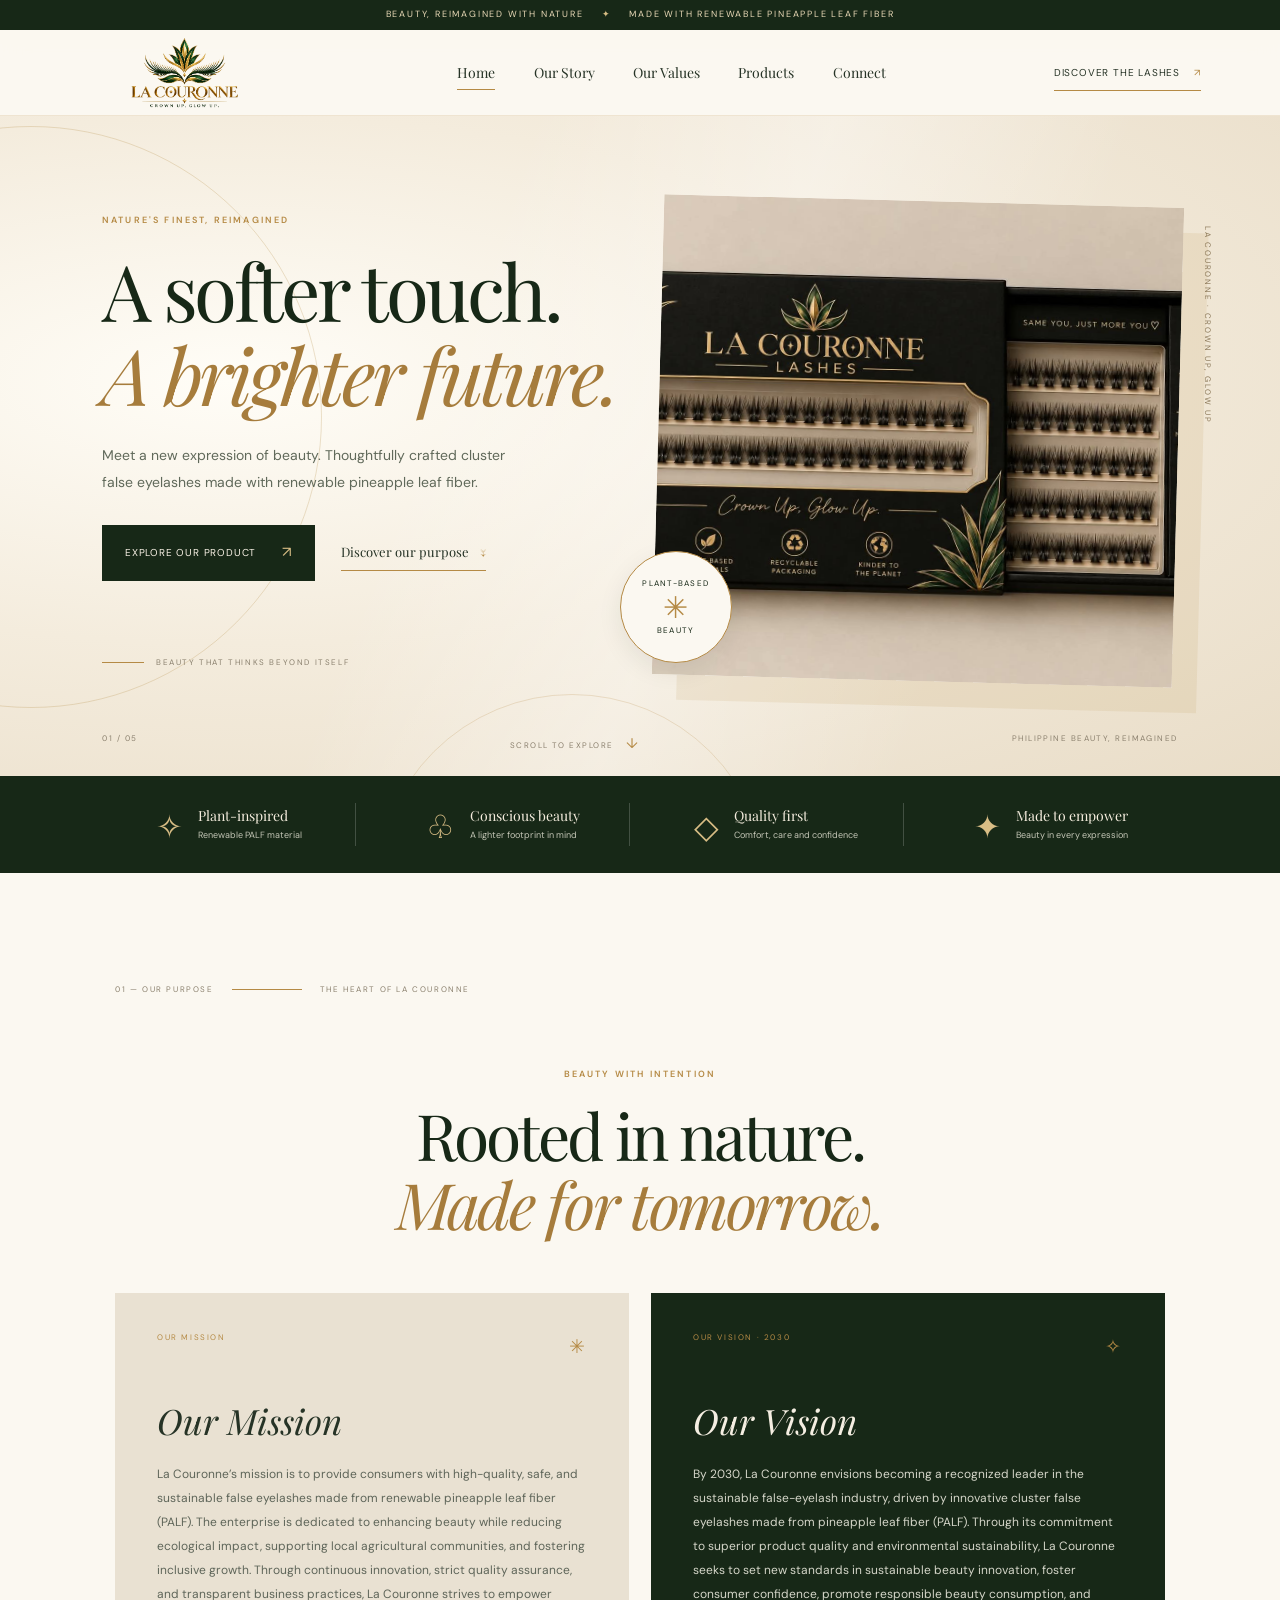
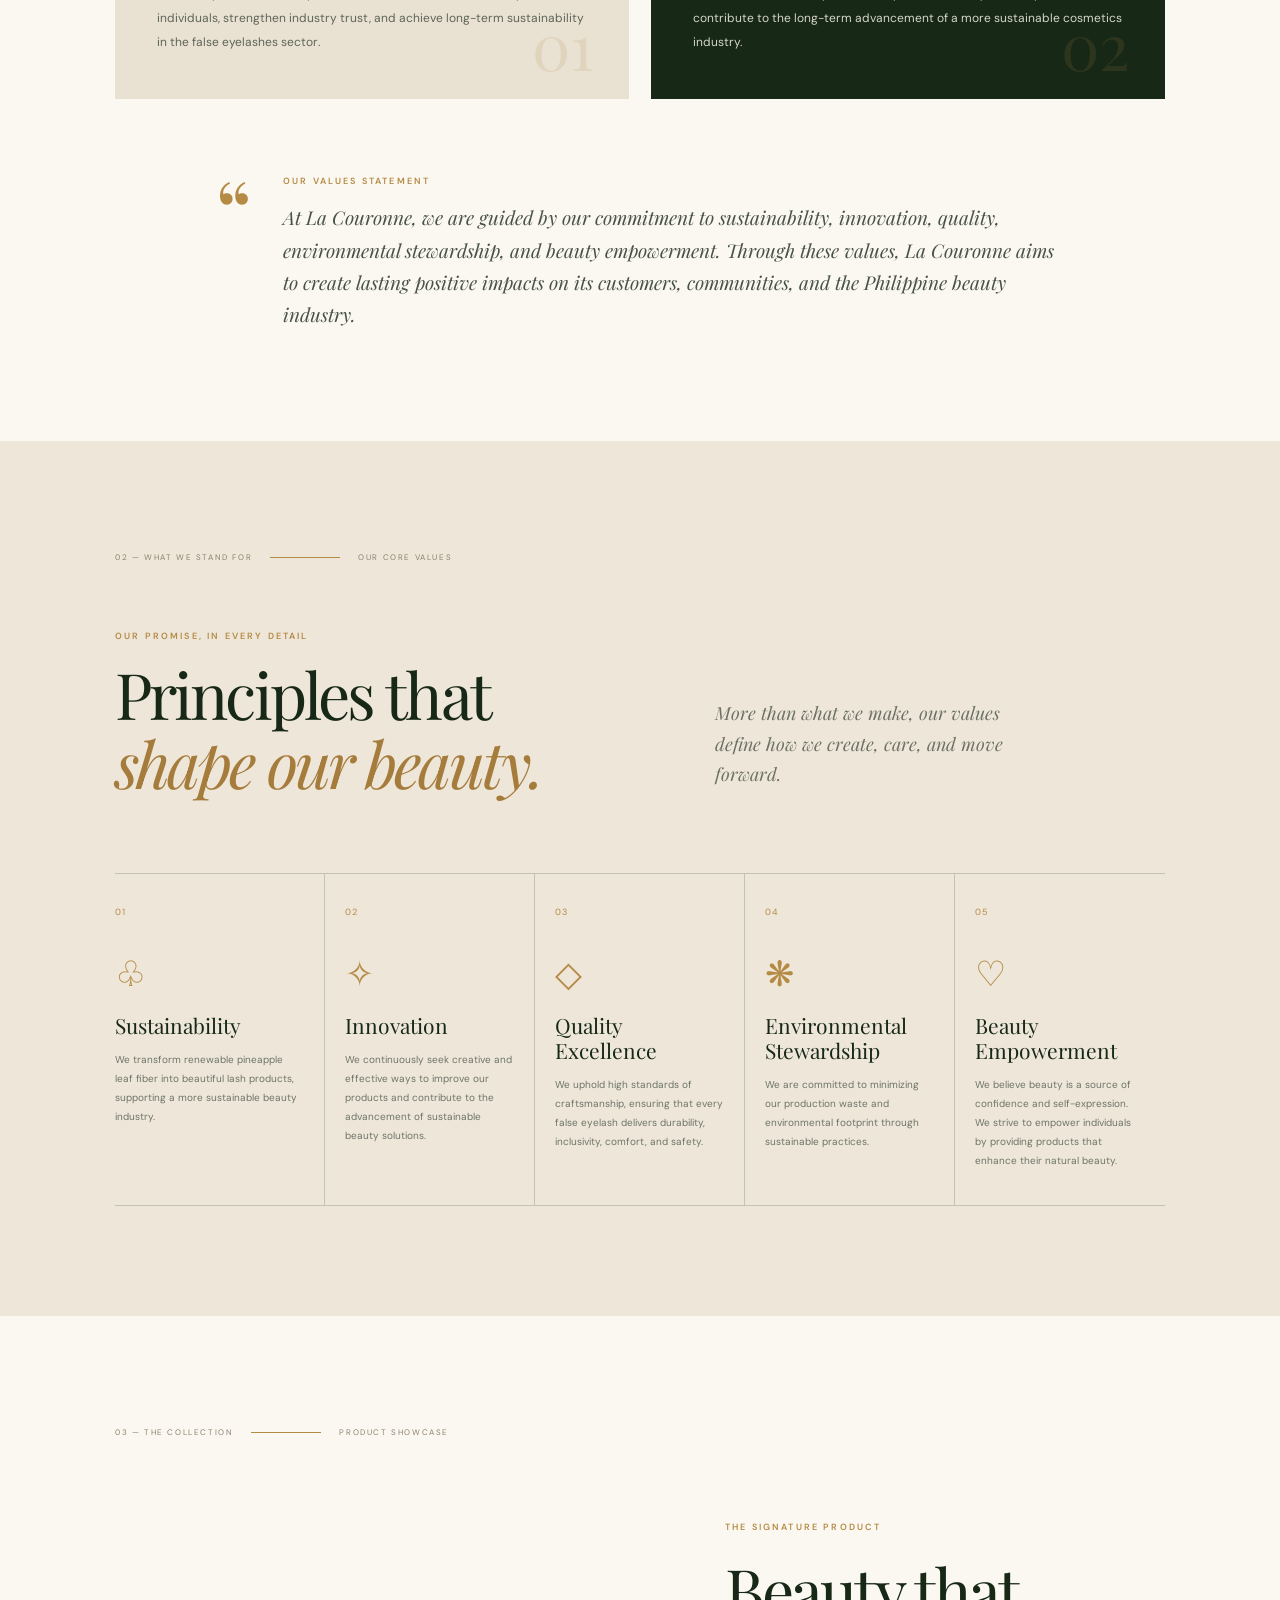
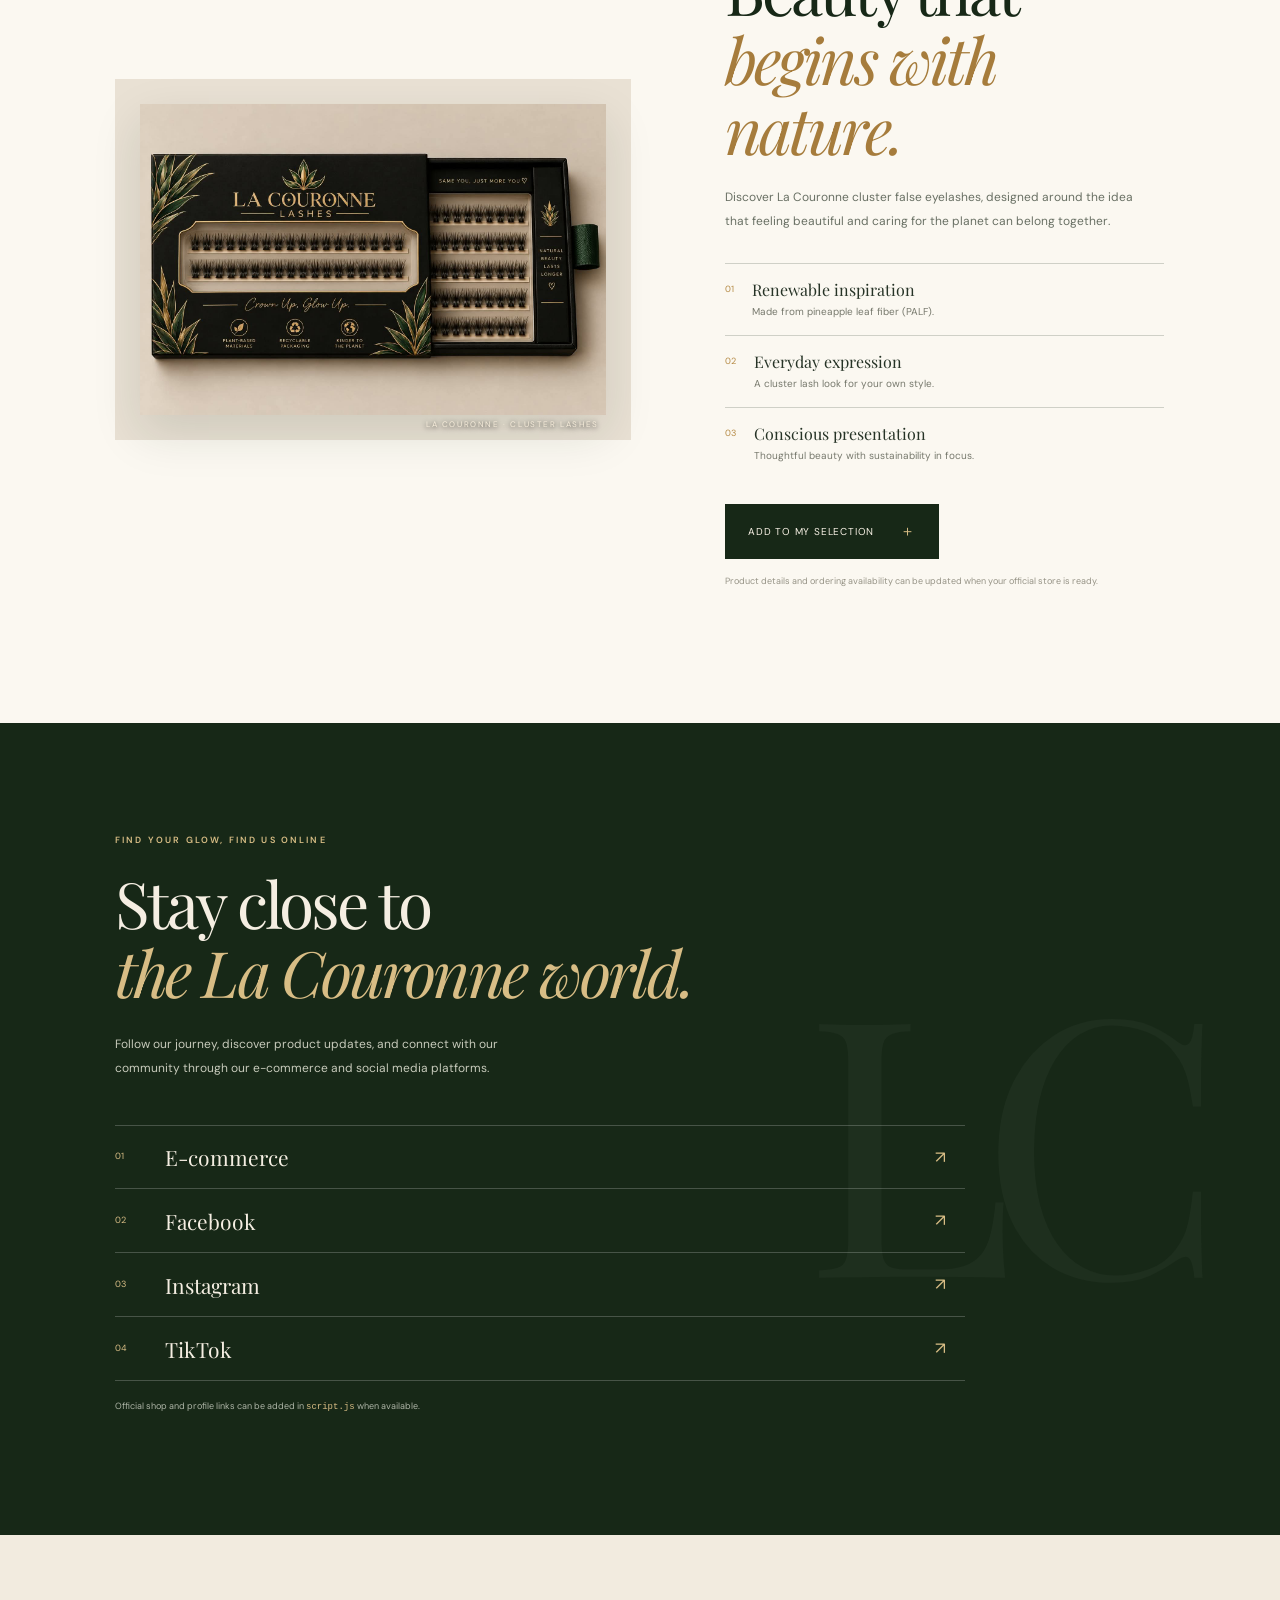
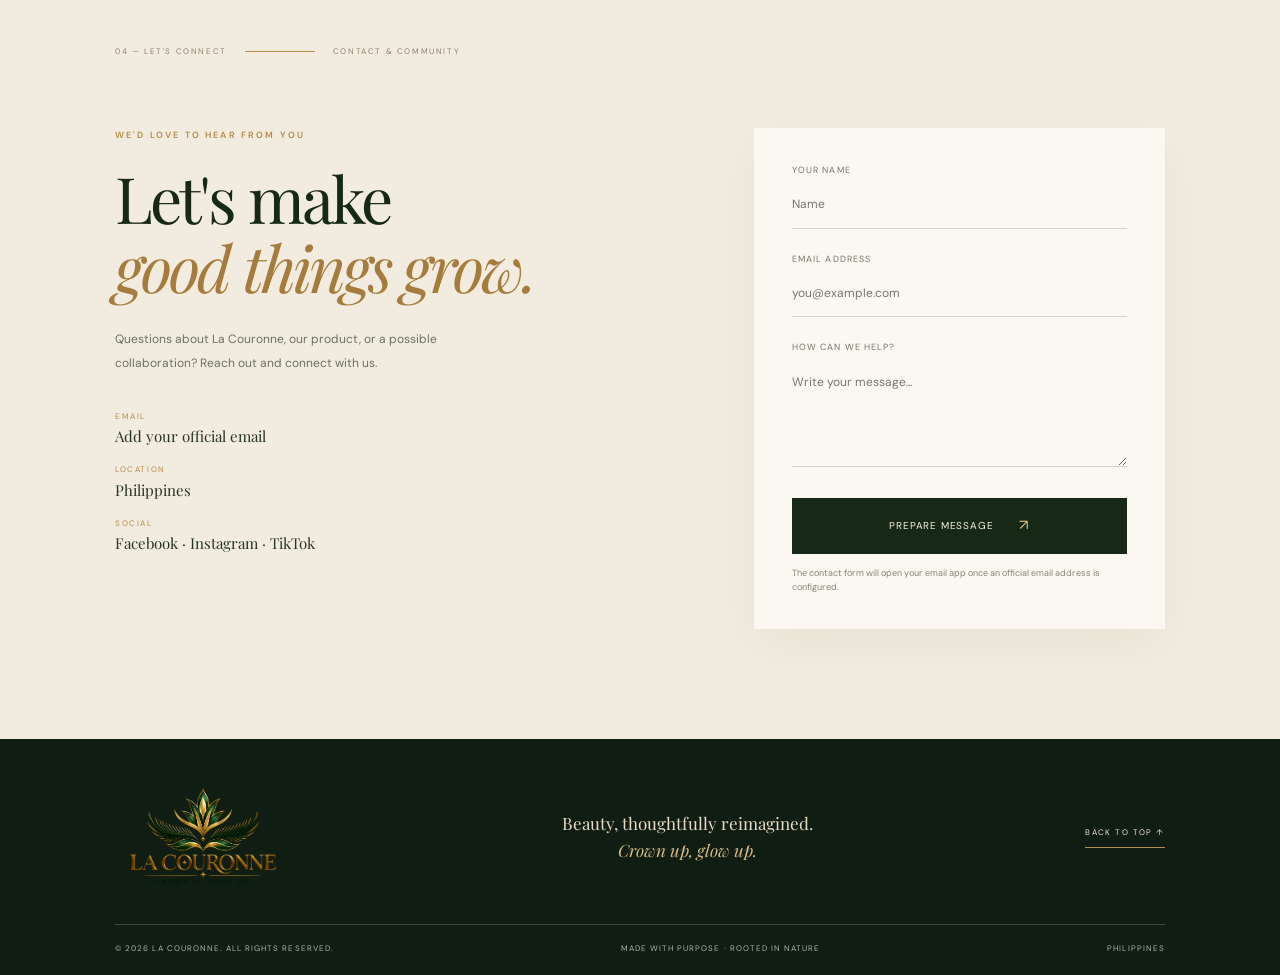
==== index.html @ ca471f21 "Add files via upload" ====
<!DOCTYPE html>
<html lang="en">
<head>
  <meta charset="UTF-8">
  <meta name="viewport" content="width=device-width, initial-scale=1.0">
  <meta name="theme-color" content="#172817">
  <meta name="description" content="La Couronne creates beautiful, high-quality cluster false eyelashes made with renewable pineapple leaf fiber. Crown up, glow up.">
  <title>La Couronne — Crown Up, Glow Up</title>
  <link rel="preconnect" href="https://fonts.googleapis.com">
  <link rel="preconnect" href="https://fonts.gstatic.com" crossorigin>
  <link href="https://fonts.googleapis.com/css2?family=DM+Sans:wght@400;500;600;700&family=Playfair+Display:ital,wght@0,400;0,500;0,600;1,400;1,500&display=swap" rel="stylesheet">
  <link rel="stylesheet" href="style.css">
</head>
<body>
  <div class="announcement"><span>BEAUTY, REIMAGINED WITH NATURE</span><span class="announcement-star">✦</span><span>MADE WITH RENEWABLE PINEAPPLE LEAF FIBER</span></div>
  <header class="site-header" id="top">
    <a class="brand" href="#home" aria-label="La Couronne home">
      <img src="assets/logo.png" alt="La Couronne botanical crown logo">
    </a>
    <button class="menu-toggle" aria-label="Open navigation" aria-expanded="false"><span></span><span></span></button>
    <nav class="main-nav" aria-label="Main navigation">
      <a href="#home" class="nav-link active">Home</a>
      <a href="#mission" class="nav-link">Our Story</a>
      <a href="#values" class="nav-link">Our Values</a>
      <a href="#products" class="nav-link">Products</a>
      <a href="#connect" class="nav-link">Connect</a>
    </nav>
    <a class="header-cta" href="#products">Discover the lashes <span>↗</span></a>
  </header>

  <main>
    <section class="hero" id="home">
      <div class="hero-glow"></div>
      <div class="hero-copy">
        <p class="eyebrow reveal">NATURE'S FINEST, REIMAGINED</p>
        <h1 class="reveal">A softer touch.<br><em>A brighter future.</em></h1>
        <p class="hero-description reveal">Meet a new expression of beauty. Thoughtfully crafted cluster false eyelashes made with renewable pineapple leaf fiber.</p>
        <div class="hero-actions reveal">
          <a class="button button-dark" href="#products">Explore our product <span>↗</span></a>
          <a class="text-link" href="#mission">Discover our purpose <span>↓</span></a>
        </div>
        <div class="hero-note reveal"><span class="note-line"></span><span>BEAUTY THAT THINKS BEYOND ITSELF</span></div>
      </div>
      <div class="hero-visual">
        <div class="hero-image-frame">
          <img src="assets/lash-product.jpeg" alt="La Couronne cluster false eyelashes in an elegant dark green and gold package">
        </div>
        <div class="floating-stamp"><span>PLANT-BASED</span><strong>✳</strong><span>BEAUTY</span></div>
        <div class="hero-vertical">LA COURONNE · CROWN UP, GLOW UP</div>
      </div>
      <div class="hero-bottom"><span>01 / 05</span><span class="scroll-cue">SCROLL TO EXPLORE <i>↓</i></span><span>PHILIPPINE BEAUTY, REIMAGINED</span></div>
    </section>

    <section class="benefit-strip" aria-label="Our commitments">
      <div class="benefit"><span class="benefit-icon">✧</span><div><strong>Plant-inspired</strong><small>Renewable PALF material</small></div></div>
      <div class="benefit"><span class="benefit-icon">♧</span><div><strong>Conscious beauty</strong><small>A lighter footprint in mind</small></div></div>
      <div class="benefit"><span class="benefit-icon">◇</span><div><strong>Quality first</strong><small>Comfort, care and confidence</small></div></div>
      <div class="benefit"><span class="benefit-icon">✦</span><div><strong>Made to empower</strong><small>Beauty in every expression</small></div></div>
    </section>

    <section class="intro-section section-pad" id="mission">
      <div class="section-kicker reveal"><span>01 — OUR PURPOSE</span><span class="kicker-line"></span><span>THE HEART OF LA COURONNE</span></div>
      <div class="intro-heading reveal"><p class="eyebrow">BEAUTY WITH INTENTION</p><h2>Rooted in nature.<br><em>Made for tomorrow.</em></h2></div>
      <div class="purpose-grid">
        <article class="purpose-card mission-card reveal">
          <div class="card-topline"><span>OUR MISSION</span><span>✳</span></div>
          <h3>Our Mission</h3>
          <p>La Couronne’s mission is to provide consumers with high-quality, safe, and sustainable false eyelashes made from renewable pineapple leaf fiber (PALF). The enterprise is dedicated to enhancing beauty while reducing ecological impact, supporting local agricultural communities, and fostering inclusive growth. Through continuous innovation, strict quality assurance, and transparent business practices, La Couronne strives to empower individuals, strengthen industry trust, and achieve long-term sustainability in the false eyelashes sector.</p>
          <span class="card-index">01</span>
        </article>
        <article class="purpose-card vision-card reveal">
          <div class="card-topline"><span>OUR VISION · 2030</span><span>✧</span></div>
          <h3>Our Vision</h3>
          <p>By 2030, La Couronne envisions becoming a recognized leader in the sustainable false-eyelash industry, driven by innovative cluster false eyelashes made from pineapple leaf fiber (PALF). Through its commitment to superior product quality and environmental sustainability, La Couronne seeks to set new standards in sustainable beauty innovation, foster consumer confidence, promote responsible beauty consumption, and contribute to the long-term advancement of a more sustainable cosmetics industry.</p>
          <span class="card-index">02</span>
        </article>
      </div>
      <div class="values-statement reveal">
        <span class="statement-mark">“</span>
        <div><p class="eyebrow">OUR VALUES STATEMENT</p><p>At La Couronne, we are guided by our commitment to sustainability, innovation, quality, environmental stewardship, and beauty empowerment. Through these values, La Couronne aims to create lasting positive impacts on its customers, communities, and the Philippine beauty industry.</p></div>
      </div>
    </section>

    <section class="values-section section-pad" id="values">
      <div class="values-heading">
        <div class="section-kicker reveal"><span>02 — WHAT WE STAND FOR</span><span class="kicker-line"></span><span>OUR CORE VALUES</span></div>
        <div class="values-title reveal"><p class="eyebrow">OUR PROMISE, IN EVERY DETAIL</p><h2>Principles that<br><em>shape our beauty.</em></h2></div>
        <p class="values-lead reveal">More than what we make, our values define how we create, care, and move forward.</p>
      </div>
      <div class="values-grid">
        <article class="value-item reveal"><span class="value-number">01</span><span class="value-symbol">♧</span><h3>Sustainability</h3><p>We transform renewable pineapple leaf fiber into beautiful lash products, supporting a more sustainable beauty industry.</p></article>
        <article class="value-item reveal"><span class="value-number">02</span><span class="value-symbol">✧</span><h3>Innovation</h3><p>We continuously seek creative and effective ways to improve our products and contribute to the advancement of sustainable beauty solutions.</p></article>
        <article class="value-item reveal"><span class="value-number">03</span><span class="value-symbol">◇</span><h3>Quality Excellence</h3><p>We uphold high standards of craftsmanship, ensuring that every false eyelash delivers durability, inclusivity, comfort, and safety.</p></article>
        <article class="value-item reveal"><span class="value-number">04</span><span class="value-symbol">❋</span><h3>Environmental Stewardship</h3><p>We are committed to minimizing our production waste and environmental footprint through sustainable practices.</p></article>
        <article class="value-item reveal"><span class="value-number">05</span><span class="value-symbol">♡</span><h3>Beauty Empowerment</h3><p>We believe beauty is a source of confidence and self-expression. We strive to empower individuals by providing products that enhance their natural beauty.</p></article>
      </div>
    </section>

    <section class="product-section section-pad" id="products">
      <div class="section-kicker reveal"><span>03 — THE COLLECTION</span><span class="kicker-line"></span><span>PRODUCT SHOWCASE</span></div>
      <div class="product-layout">
        <div class="product-image reveal">
          <img src="assets/lash-product.jpeg" alt="La Couronne reusable-looking cluster lash presentation box with rows of lashes">
          <span class="image-caption">LA COURONNE · CLUSTER LASHES</span>
        </div>
        <div class="product-copy reveal">
          <p class="eyebrow">THE SIGNATURE PRODUCT</p>
          <h2>Beauty that<br><em>begins with nature.</em></h2>
          <p class="product-description">Discover La Couronne cluster false eyelashes, designed around the idea that feeling beautiful and caring for the planet can belong together.</p>
          <div class="product-detail"><span>01</span><div><strong>Renewable inspiration</strong><small>Made from pineapple leaf fiber (PALF).</small></div></div>
          <div class="product-detail"><span>02</span><div><strong>Everyday expression</strong><small>A cluster lash look for your own style.</small></div></div>
          <div class="product-detail"><span>03</span><div><strong>Conscious presentation</strong><small>Thoughtful beauty with sustainability in focus.</small></div></div>
          <button class="button button-dark add-to-bag" type="button">Add to my selection <span>＋</span></button>
          <p class="product-disclaimer">Product details and ordering availability can be updated when your official store is ready.</p>
        </div>
      </div>
    </section>

    <section class="platform-section section-pad" id="platforms">
      <div class="platform-inner reveal">
        <p class="eyebrow">FIND YOUR GLOW, FIND US ONLINE</p>
        <h2>Stay close to<br><em>the La Couronne world.</em></h2>
        <p>Follow our journey, discover product updates, and connect with our community through our e-commerce and social media platforms.</p>
        <div class="platform-links">
          <a href="#connect" class="platform-link"><span>01</span><strong>E-commerce</strong><b>↗</b></a>
          <a href="#connect" class="platform-link"><span>02</span><strong>Facebook</strong><b>↗</b></a>
          <a href="#connect" class="platform-link"><span>03</span><strong>Instagram</strong><b>↗</b></a>
          <a href="#connect" class="platform-link"><span>04</span><strong>TikTok</strong><b>↗</b></a>
        </div>
        <p class="platform-note">Official shop and profile links can be added in <code>script.js</code> when available.</p>
      </div>
      <div class="platform-decoration">LC</div>
    </section>

    <section class="contact-section section-pad" id="connect">
      <div class="section-kicker reveal"><span>04 — LET'S CONNECT</span><span class="kicker-line"></span><span>CONTACT & COMMUNITY</span></div>
      <div class="contact-layout">
        <div class="contact-copy reveal"><p class="eyebrow">WE'D LOVE TO HEAR FROM YOU</p><h2>Let's make<br><em>good things grow.</em></h2><p>Questions about La Couronne, our product, or a possible collaboration? Reach out and connect with us.</p>
          <div class="contact-details">
            <div><span>EMAIL</span><strong data-contact="email">Add your official email</strong></div>
            <div><span>LOCATION</span><strong>Philippines</strong></div>
            <div><span>SOCIAL</span><strong>Facebook · Instagram · TikTok</strong></div>
          </div>
        </div>
        <form class="contact-form reveal" id="contactForm">
          <label for="name">Your name</label><input id="name" name="name" type="text" placeholder="Name" required>
          <label for="email">Email address</label><input id="email" name="email" type="email" placeholder="you@example.com" required>
          <label for="message">How can we help?</label><textarea id="message" name="message" rows="4" placeholder="Write your message..." required></textarea>
          <button class="button button-dark" type="submit">Prepare message <span>↗</span></button>
          <p class="form-feedback" aria-live="polite">The contact form will open your email app once an official email address is configured.</p>
        </form>
      </div>
    </section>
  </main>

  <footer class="site-footer">
    <div class="footer-top">
      <a class="footer-brand" href="#home"><img src="assets/logo.png" alt="La Couronne"></a>
      <p>Beauty, thoughtfully reimagined.<br><em>Crown up, glow up.</em></p>
      <a class="back-top" href="#top">BACK TO TOP ↑</a>
    </div>
    <div class="footer-bottom"><span>© <span id="year"></span> LA COURONNE. ALL RIGHTS RESERVED.</span><span>MADE WITH PURPOSE · ROOTED IN NATURE</span><span>PHILIPPINES</span></div>
  </footer>

  <div class="cart-toast" role="status" aria-live="polite"><span>✦</span><div><strong>Added to your selection</strong><small>La Couronne Cluster False Eyelashes</small></div><button class="toast-close" aria-label="Close notification">×</button></div>
  <script src="script.js"></script>
</body>
</html>
---- style.css ----
@import url('https://fonts.googleapis.com/css2?family=Playfair+Display:ital,wght@0,400;0,500;0,600;1,400;1,500&display=swap');
:root{--forest:#172817;--forest-2:#263b27;--gold:#b58a45;--gold-light:#d8bd85;--cream:#f5eee2;--paper:#fbf8f1;--ink:#263326;--muted:#77796d;--line:rgba(38,51,38,.2);--serif:'Playfair Display',Georgia,serif;--sans:'DM Sans',Arial,sans-serif}
*{box-sizing:border-box}html{scroll-behavior:smooth;scroll-padding-top:90px}body{margin:0;background:var(--paper);color:var(--ink);font-family:var(--sans);font-size:14px;line-height:1.7}a{color:inherit;text-decoration:none}button,input,textarea{font:inherit}.announcement{height:30px;background:var(--forest);color:#e8d8b6;display:flex;align-items:center;justify-content:center;gap:18px;font-size:9px;letter-spacing:.2em}.announcement-star{color:var(--gold-light)}.site-header{height:86px;padding:0 6.2%;display:flex;align-items:center;justify-content:space-between;background:rgba(251,248,241,.94);position:sticky;top:0;z-index:20;border-bottom:1px solid rgba(181,138,69,.18);backdrop-filter:blur(14px)}.brand{display:flex;align-items:center;width:210px;height:76px;overflow:hidden}.brand img{width:100%;height:100%;object-fit:contain}.main-nav{display:flex;align-items:center;gap:clamp(20px,3vw,48px)}.nav-link{font-family:var(--serif);font-size:14px;position:relative;padding:8px 0}.nav-link:after{content:"";height:1px;width:0;position:absolute;bottom:2px;left:0;background:var(--gold);transition:width .3s}.nav-link:hover:after,.nav-link.active:after{width:100%}.header-cta{font-size:10px;letter-spacing:.08em;text-transform:uppercase;border-bottom:1px solid var(--gold);padding:9px 0}.header-cta span{color:var(--gold);padding-left:10px}.menu-toggle{display:none;background:none;border:0}.hero{min-height:650px;position:relative;display:grid;grid-template-columns:1.03fr .97fr;align-items:center;padding:65px 8% 75px;overflow:hidden;background:radial-gradient(ellipse at 18% 40%,#fffdf7 0%,#f4ecdd 47%,#e9ddc8 100%)}.hero:before{content:"";position:absolute;width:580px;height:580px;border:1px solid rgba(181,138,69,.25);border-radius:50%;left:-260px;top:10px}.hero:after{content:"";position:absolute;width:390px;height:390px;border:1px solid rgba(181,138,69,.22);border-radius:50%;right:40%;bottom:-310px}.hero-glow{position:absolute;inset:0;background:linear-gradient(110deg,transparent 35%,rgba(255,255,255,.35) 55%,transparent 75%);pointer-events:none}.hero-copy{position:relative;z-index:2;max-width:570px;padding:30px 0}.eyebrow{font-size:9px;letter-spacing:.24em;font-weight:600;color:var(--gold);margin:0 0 20px}.hero h1,.intro-heading h2,.values-title h2,.product-copy h2,.platform-inner h2,.contact-copy h2{font:400 clamp(48px,6.1vw,82px)/1.08 var(--serif);letter-spacing:-.045em;margin:0;color:var(--forest)}h1 em,h2 em{font-weight:400;color:#a67c3c}.hero-description{max-width:435px;color:#60695a;font-size:14px;line-height:1.9;margin:25px 0 30px}.hero-actions{display:flex;align-items:center;gap:26px}.button{border:0;display:inline-flex;align-items:center;justify-content:center;gap:26px;padding:15px 23px;cursor:pointer;font-size:10px;letter-spacing:.08em;text-transform:uppercase;transition:transform .25s,background .25s,box-shadow .25s}.button:hover{transform:translateY(-3px);box-shadow:0 10px 25px #17281720}.button-dark{background:var(--forest);color:#f8f1e5}.button-dark span{color:var(--gold-light);font-size:15px}.text-link{font-family:var(--serif);font-size:13px;border-bottom:1px solid var(--gold);padding:7px 0}.text-link span{color:var(--gold);padding-left:8px}.hero-note{display:flex;align-items:center;gap:12px;margin-top:75px;color:#8a806e;font-size:8px;letter-spacing:.2em}.note-line{height:1px;width:42px;background:var(--gold)}.hero-visual{position:relative;z-index:1;justify-self:end;width:min(100%,520px);padding:20px 0}.hero-image-frame{height:480px;overflow:hidden;box-shadow:25px 25px 0 rgba(181,138,69,.12);transform:rotate(1.5deg);animation:float 7s ease-in-out infinite}.hero-image-frame img{width:100%;height:100%;object-fit:cover;object-position:center}.floating-stamp{position:absolute;left:-38px;bottom:38px;width:112px;height:112px;border:1px solid var(--gold);border-radius:50%;background:var(--paper);display:flex;flex-direction:column;align-items:center;justify-content:center;color:var(--forest);font-size:8px;letter-spacing:.14em;box-shadow:0 8px 25px #17281714}.floating-stamp strong{font-size:30px;color:var(--gold);font-weight:400;line-height:1.1}.hero-vertical{position:absolute;right:-36px;top:45px;writing-mode:vertical-rl;font-size:8px;letter-spacing:.22em;color:#8c7959}.hero-bottom{position:absolute;bottom:20px;left:8%;right:8%;display:flex;justify-content:space-between;color:#8b806e;font-size:8px;letter-spacing:.18em}.scroll-cue i{font-style:normal;color:var(--gold);font-size:14px;padding-left:9px}.benefit-strip{display:grid;grid-template-columns:repeat(4,1fr);padding:27px 8%;background:var(--forest);color:#f4ecdd;gap:20px}.benefit{display:flex;align-items:center;justify-content:center;gap:15px;border-right:1px solid #ffffff30}.benefit:last-child{border:0}.benefit-icon{font:32px var(--serif);color:var(--gold-light)}.benefit strong,.benefit small{display:block}.benefit strong{font:14px var(--serif);font-weight:400}.benefit small{font-size:9px;color:#c4c6b6;margin-top:3px}.section-pad{padding:110px 9%}.section-kicker{display:flex;align-items:center;gap:18px;font-size:8px;letter-spacing:.2em;color:#8b806e}.kicker-line{height:1px;background:var(--gold);width:70px}.intro-section{background:var(--paper)}.intro-heading{text-align:center;margin:70px auto 55px}.intro-heading .eyebrow{margin-bottom:18px}.intro-heading h2,.values-title h2,.product-copy h2,.platform-inner h2,.contact-copy h2{font-size:clamp(42px,5vw,66px)}.purpose-grid{display:grid;grid-template-columns:1fr 1fr;gap:22px}.purpose-card{padding:38px 42px 45px;min-height:390px;position:relative;overflow:hidden}.mission-card{background:#e9e1d2}.vision-card{background:var(--forest);color:#f5eee2}.card-topline{display:flex;justify-content:space-between;font-size:8px;letter-spacing:.2em;color:var(--gold)}.card-topline span:last-child{font-size:19px}.purpose-card h3{font:italic 35px var(--serif);margin:34px 0 18px}.purpose-card p{font-size:12px;line-height:2;color:#5e6559;margin:0;max-width:570px}.vision-card p{color:#d5d6c9}.card-index{position:absolute;right:35px;bottom:12px;font:64px var(--serif);color:#b58a4525}.values-statement{display:flex;gap:30px;align-items:flex-start;max-width:850px;margin:75px auto 0}.statement-mark{font:90px/.8 var(--serif);color:var(--gold)}.values-statement .eyebrow{margin:0 0 12px}.values-statement p:last-child{font:italic 19px/1.7 var(--serif);margin:0;color:#485345}.values-section{background:#ede6d9}.values-heading{display:grid;grid-template-columns:1.1fr .9fr;column-gap:50px;align-items:end}.values-heading .section-kicker{grid-column:1/-1;margin-bottom:65px}.values-title .eyebrow{margin-bottom:15px}.values-lead{max-width:300px;color:#6d7165;font:italic 18px/1.7 var(--serif);margin:0 0 8px}.values-grid{display:grid;grid-template-columns:repeat(5,1fr);gap:0;margin-top:75px;border-top:1px solid var(--line);border-bottom:1px solid var(--line)}.value-item{padding:25px 20px 35px;border-right:1px solid var(--line);position:relative;min-height:280px;transition:background .3s,transform .3s}.value-item:first-child{padding-left:0}.value-item:last-child{border:0}.value-item:hover{background:#f8f3e9;transform:translateY(-5px)}.value-number{font-size:9px;color:var(--gold);letter-spacing:.15em}.value-symbol{display:block;font:35px var(--serif);color:var(--gold);margin:25px 0 18px}.value-item h3{font:21px/1.2 var(--serif);font-weight:400;margin:0 0 12px;color:var(--forest)}.value-item p{font-size:10px;line-height:1.9;color:#6e7468;margin:0}.product-section{background:var(--paper)}.product-layout{display:grid;grid-template-columns:1.08fr .92fr;gap:9%;align-items:center;margin-top:65px}.product-image{position:relative;background:#e9e1d4;padding:25px}.product-image img{width:100%;display:block;box-shadow:0 18px 45px #17281720}.image-caption{position:absolute;bottom:8px;right:32px;color:#f7eddb;font-size:8px;letter-spacing:.2em;text-shadow:0 1px 5px #000}.product-copy{padding:15px 0}.product-copy h2{margin-bottom:22px}.product-description{font-size:12px;line-height:2;color:#697064;max-width:430px;margin-bottom:30px}.product-detail{display:flex;gap:18px;align-items:flex-start;padding:15px 0;border-top:1px solid var(--line)}.product-detail>span{font-size:9px;color:var(--gold);padding-top:3px}.product-detail strong,.product-detail small{display:block}.product-detail strong{font:16px var(--serif);font-weight:400}.product-detail small{font-size:10px;color:#77796d;margin-top:3px}.add-to-bag{margin-top:25px}.product-disclaimer{font-size:9px;color:#969386;margin-top:15px}.platform-section{background:var(--forest);color:#f5eee2;position:relative;overflow:hidden}.platform-inner{position:relative;z-index:1;max-width:850px}.platform-inner .eyebrow{color:var(--gold-light)}.platform-inner h2{color:#f5eee2}.platform-inner h2 em{color:var(--gold-light)}.platform-inner>p:not(.eyebrow):not(.platform-note){max-width:450px;color:#c7cabb;font-size:12px;line-height:2;margin:25px 0 45px}.platform-links{border-top:1px solid #ffffff35}.platform-link{display:grid;grid-template-columns:50px 1fr 30px;align-items:center;padding:17px 0;border-bottom:1px solid #ffffff35;transition:padding .3s,color .3s}.platform-link:hover{padding-left:12px;color:var(--gold-light)}.platform-link span{font-size:9px;color:var(--gold-light)}.platform-link strong{font:21px var(--serif);font-weight:400}.platform-link b{font-size:17px;color:var(--gold-light);font-weight:400}.platform-note{font-size:9px;color:#aeb5a7;margin-top:18px}.platform-note code{color:var(--gold-light)}.platform-decoration{position:absolute;right:7%;top:50%;transform:translateY(-50%);font:clamp(170px,28vw,390px)/1 var(--serif);color:#ffffff08;letter-spacing:-.1em}.contact-section{background:#f2ebdf}.contact-layout{display:grid;grid-template-columns:1fr .8fr;gap:12%;margin-top:70px}.contact-copy>p:not(.eyebrow){max-width:390px;color:#687063;font-size:12px;line-height:2;margin:25px 0 35px}.contact-details{display:grid;gap:17px}.contact-details div{display:grid;gap:3px}.contact-details span{font-size:8px;letter-spacing:.2em;color:var(--gold)}.contact-details strong{font:15px var(--serif);font-weight:400}.contact-form{background:var(--paper);padding:35px 38px;box-shadow:0 15px 50px #1728170b}.contact-form label{display:block;font-size:9px;letter-spacing:.12em;text-transform:uppercase;color:#74786c;margin:0 0 6px}.contact-form input,.contact-form textarea{width:100%;border:0;border-bottom:1px solid var(--line);background:transparent;padding:10px 0 13px;margin-bottom:23px;outline:none;color:var(--ink);font-size:12px;resize:vertical}.contact-form input:focus,.contact-form textarea:focus{border-color:var(--gold)}.contact-form .button{width:100%}.form-feedback{font-size:9px;color:#858778;line-height:1.6;margin:12px 0 0}.site-footer{background:#101d12;color:#f3eadb;padding:45px 9% 20px}.footer-top{display:flex;align-items:center;justify-content:space-between;padding-bottom:35px}.footer-brand{width:175px;height:105px;overflow:hidden}.footer-brand img{width:100%;height:100%;object-fit:contain}.footer-top p{font:17px/1.6 var(--serif);text-align:center;color:#e9ddc7}.footer-top p em{color:var(--gold-light)}.back-top{font-size:8px;letter-spacing:.18em;border-bottom:1px solid var(--gold);padding-bottom:8px}.footer-bottom{border-top:1px solid #ffffff30;padding-top:17px;display:flex;justify-content:space-between;color:#aeb5a7;font-size:8px;letter-spacing:.13em}.cart-toast{position:fixed;right:25px;bottom:25px;z-index:50;background:var(--forest);color:#f5eee2;padding:16px 20px;display:flex;align-items:center;gap:14px;box-shadow:0 15px 40px #0003;transform:translateY(140%);opacity:0;transition:transform .4s,opacity .4s}.cart-toast.show{transform:translateY(0);opacity:1}.cart-toast>span{font-size:22px;color:var(--gold-light)}.cart-toast strong,.cart-toast small{display:block}.cart-toast strong{font:15px var(--serif);font-weight:400}.cart-toast small{font-size:9px;color:#c3c9ba}.toast-close{background:none;border:0;color:#e7d8b9;font-size:20px;cursor:pointer;margin-left:12px}
/* Scroll-triggered directional slide animations */
.reveal{
  opacity:0;
  transform:translate3d(0,46px,0);
  filter:blur(3px);
  transition:
    opacity .85s cubic-bezier(.2,.7,.2,1),
    transform .85s cubic-bezier(.2,.7,.2,1),
    filter .85s ease;
  will-change:opacity,transform;
}
.reveal[data-reveal="left"]{transform:translate3d(-76px,0,0)}
.reveal[data-reveal="right"]{transform:translate3d(76px,0,0)}
.reveal[data-reveal="up"]{transform:translate3d(0,56px,0)}
.reveal[data-reveal="zoom"]{transform:scale(.94);transform-origin:center}
.reveal.visible{opacity:1;transform:translate3d(0,0,0) scale(1);filter:blur(0)}
@media(prefers-reduced-motion:reduce){
  .reveal,.reveal[data-reveal="left"],.reveal[data-reveal="right"],.reveal[data-reveal="up"],.reveal[data-reveal="zoom"]{
    opacity:1;transform:none;filter:none;transition:none;will-change:auto
  }
}
@keyframes float{0%,100%{transform:rotate(1.5deg) translateY(0)}50%{transform:rotate(0deg) translateY(-12px)}}@media(prefers-reduced-motion:reduce){*,*:before,*:after{scroll-behavior:auto!important;animation:none!important;transition:none!important}.reveal{opacity:1;transform:none}}
@media(max-width:1000px){.site-header{padding:0 4%}.brand{width:175px}.main-nav{gap:18px}.header-cta{display:none}.hero{padding-left:6%;padding-right:6%;min-height:590px}.hero-image-frame{height:410px}.section-pad{padding:85px 6%}.values-grid{grid-template-columns:repeat(3,1fr)}.value-item:nth-child(3){border-right:0}.value-item:nth-child(n+4){border-top:1px solid var(--line)}.value-item:first-child{padding-left:20px}.product-layout{gap:6%}}
@media(max-width:700px){.announcement{font-size:7px;gap:8px;letter-spacing:.12em}.site-header{height:72px;padding:0 5%}.brand{width:155px;height:66px}.menu-toggle{display:flex;flex-direction:column;gap:6px;border:0;padding:10px;background:none;z-index:22}.menu-toggle span{width:24px;height:1px;background:var(--forest);display:block;transition:transform .25s}.menu-toggle[aria-expanded=true] span:first-child{transform:translateY(3.5px) rotate(45deg)}.menu-toggle[aria-expanded=true] span:last-child{transform:translateY(-3.5px) rotate(-45deg)}.main-nav{position:absolute;left:0;right:0;top:72px;background:var(--paper);padding:20px 7% 28px;display:flex;flex-direction:column;align-items:flex-start;gap:12px;border-bottom:1px solid var(--line);transform:translateY(-130%);opacity:0;pointer-events:none;transition:.3s}.main-nav.open{transform:translateY(0);opacity:1;pointer-events:auto}.nav-link{font-size:17px}.hero{display:flex;flex-direction:column;align-items:stretch;padding:55px 7% 65px;gap:35px}.hero-copy{padding:0}.hero h1{font-size:54px}.hero-description{font-size:12px}.hero-note{margin-top:35px}.hero-visual{width:88%;align-self:center;margin:0 0 15px}.hero-image-frame{height:340px}.floating-stamp{width:90px;height:90px;left:-25px;bottom:20px}.hero-vertical{right:-25px}.hero-bottom{left:7%;right:7%;font-size:7px}.benefit-strip{grid-template-columns:1fr 1fr;padding:22px 7%;gap:18px}.benefit{justify-content:flex-start;border:0}.benefit-icon{font-size:27px}.benefit strong{font-size:12px}.benefit small{font-size:8px}.section-pad{padding:70px 7%}.section-kicker{font-size:7px;gap:10px}.kicker-line{width:35px}.intro-heading{margin:50px auto 35px}.intro-heading h2,.values-title h2,.product-copy h2,.platform-inner h2,.contact-copy h2{font-size:44px}.purpose-grid{grid-template-columns:1fr}.purpose-card{padding:30px 28px;min-height:0}.purpose-card h3{font-size:30px;margin:25px 0 12px}.purpose-card p{font-size:11px}.values-statement{margin-top:45px;gap:15px}.statement-mark{font-size:60px}.values-statement p:last-child{font-size:16px}.values-heading{display:block}.values-heading .section-kicker{margin-bottom:48px}.values-lead{margin-top:20px;font-size:16px}.values-grid{grid-template-columns:1fr 1fr;margin-top:40px}.value-item{padding:22px 15px 25px;min-height:250px;border-top:1px solid var(--line)}.value-item:first-child{padding-left:15px}.value-item:nth-child(odd){border-right:1px solid var(--line)}.value-item:nth-child(even){border-right:0}.value-item:last-child{grid-column:1/-1;border-right:0}.value-item h3{font-size:18px}.value-item p{font-size:9px}.product-layout{grid-template-columns:1fr;gap:35px;margin-top:45px}.product-image{padding:14px}.product-copy{padding:0}.platform-inner>p:not(.eyebrow):not(.platform-note){font-size:11px}.platform-decoration{right:-10%;top:30%;font-size:220px}.contact-layout{grid-template-columns:1fr;gap:35px;margin-top:45px}.contact-form{padding:27px 23px}.footer-top{flex-wrap:wrap;gap:15px}.footer-brand{width:135px;height:85px}.footer-top p{font-size:14px}.back-top{font-size:7px}.footer-bottom{flex-direction:column;gap:8px;font-size:7px}.cart-toast{left:12px;right:12px;bottom:12px}.hero-actions{gap:17px}.button{padding:14px 16px;font-size:9px}.text-link{font-size:11px}}
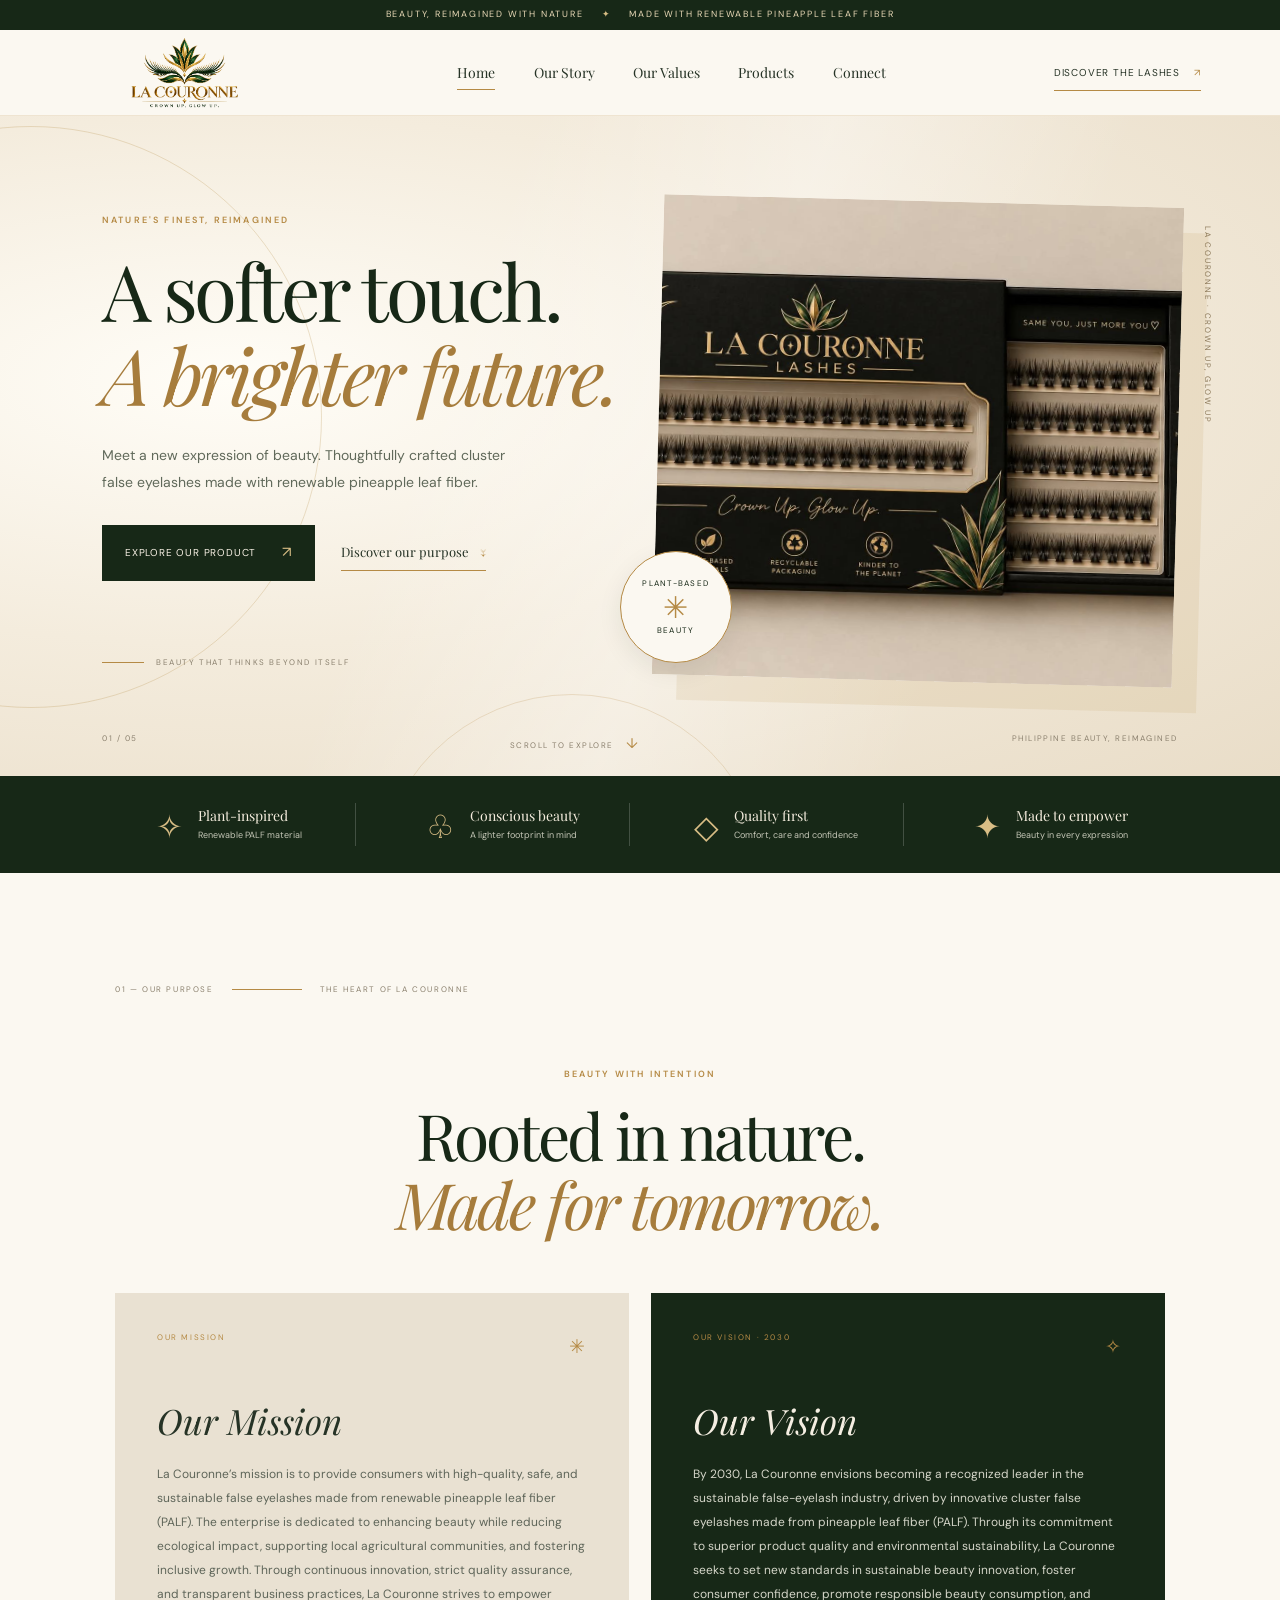
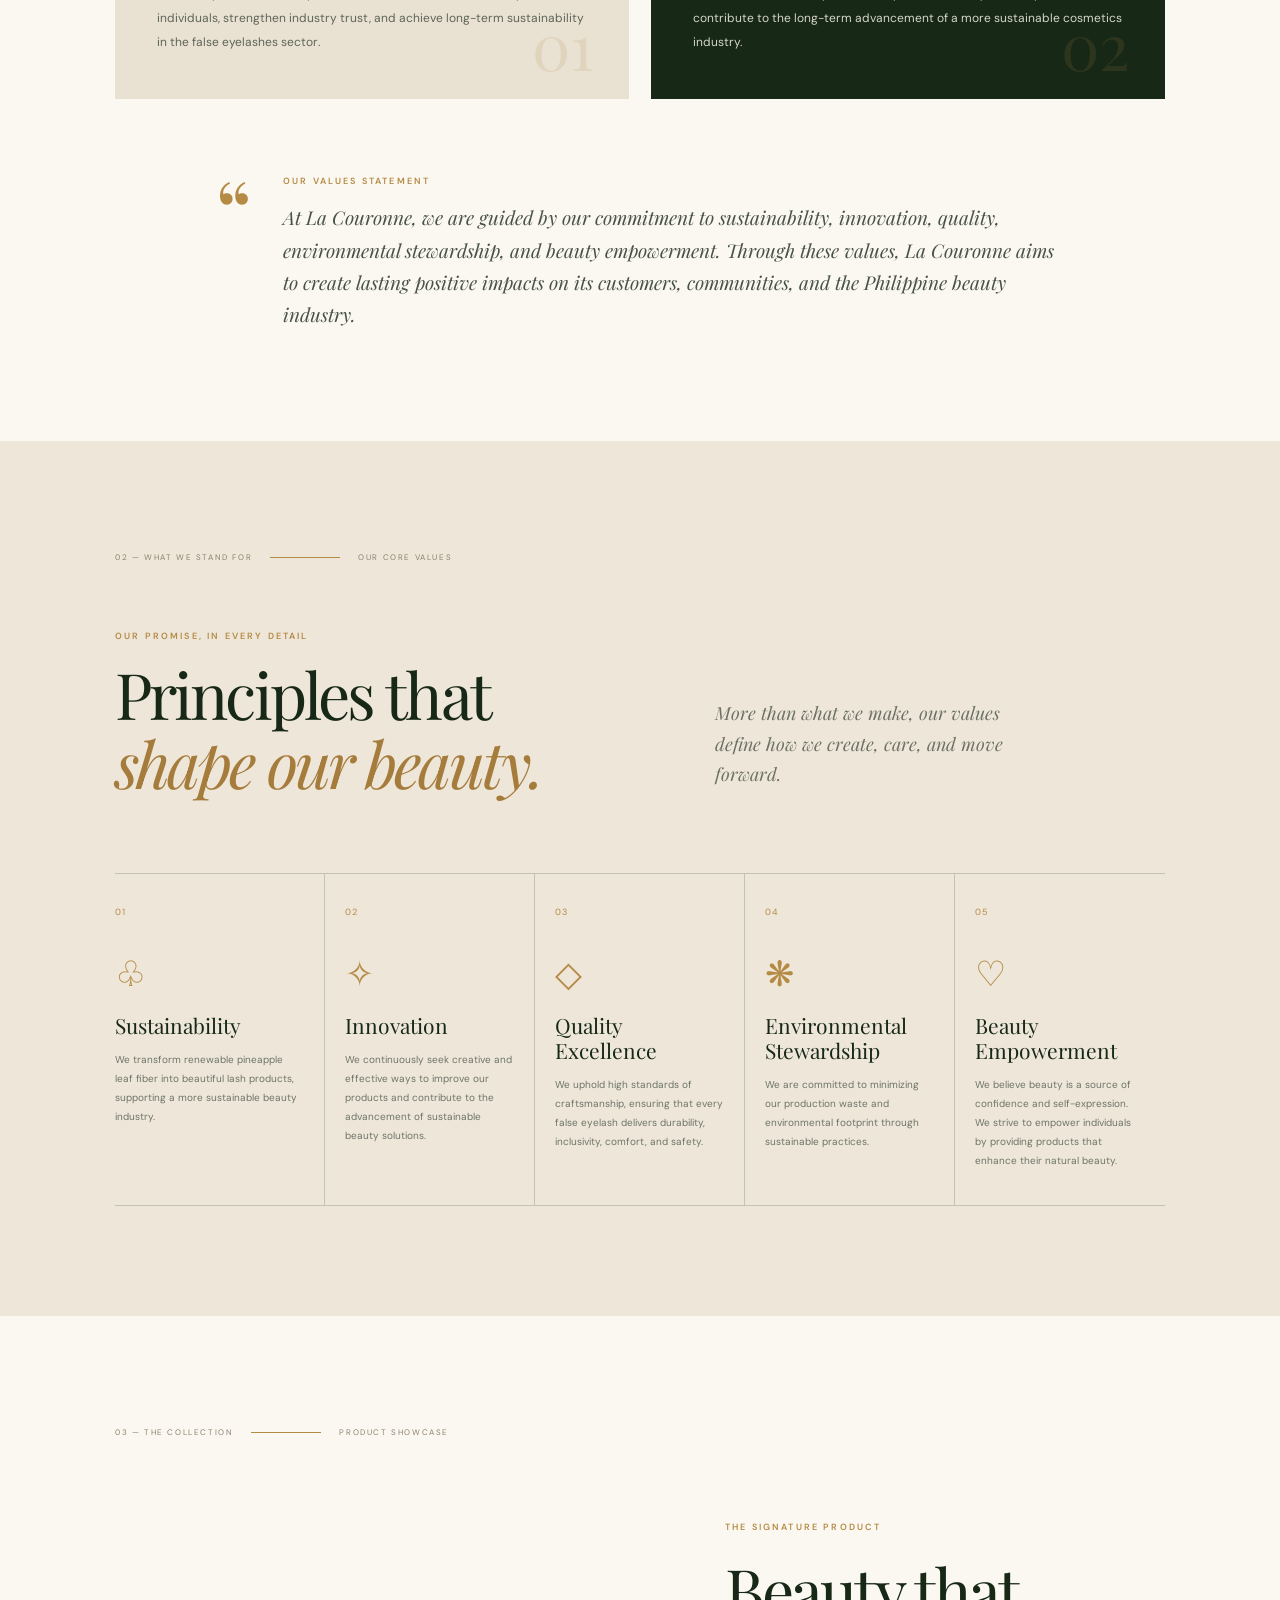
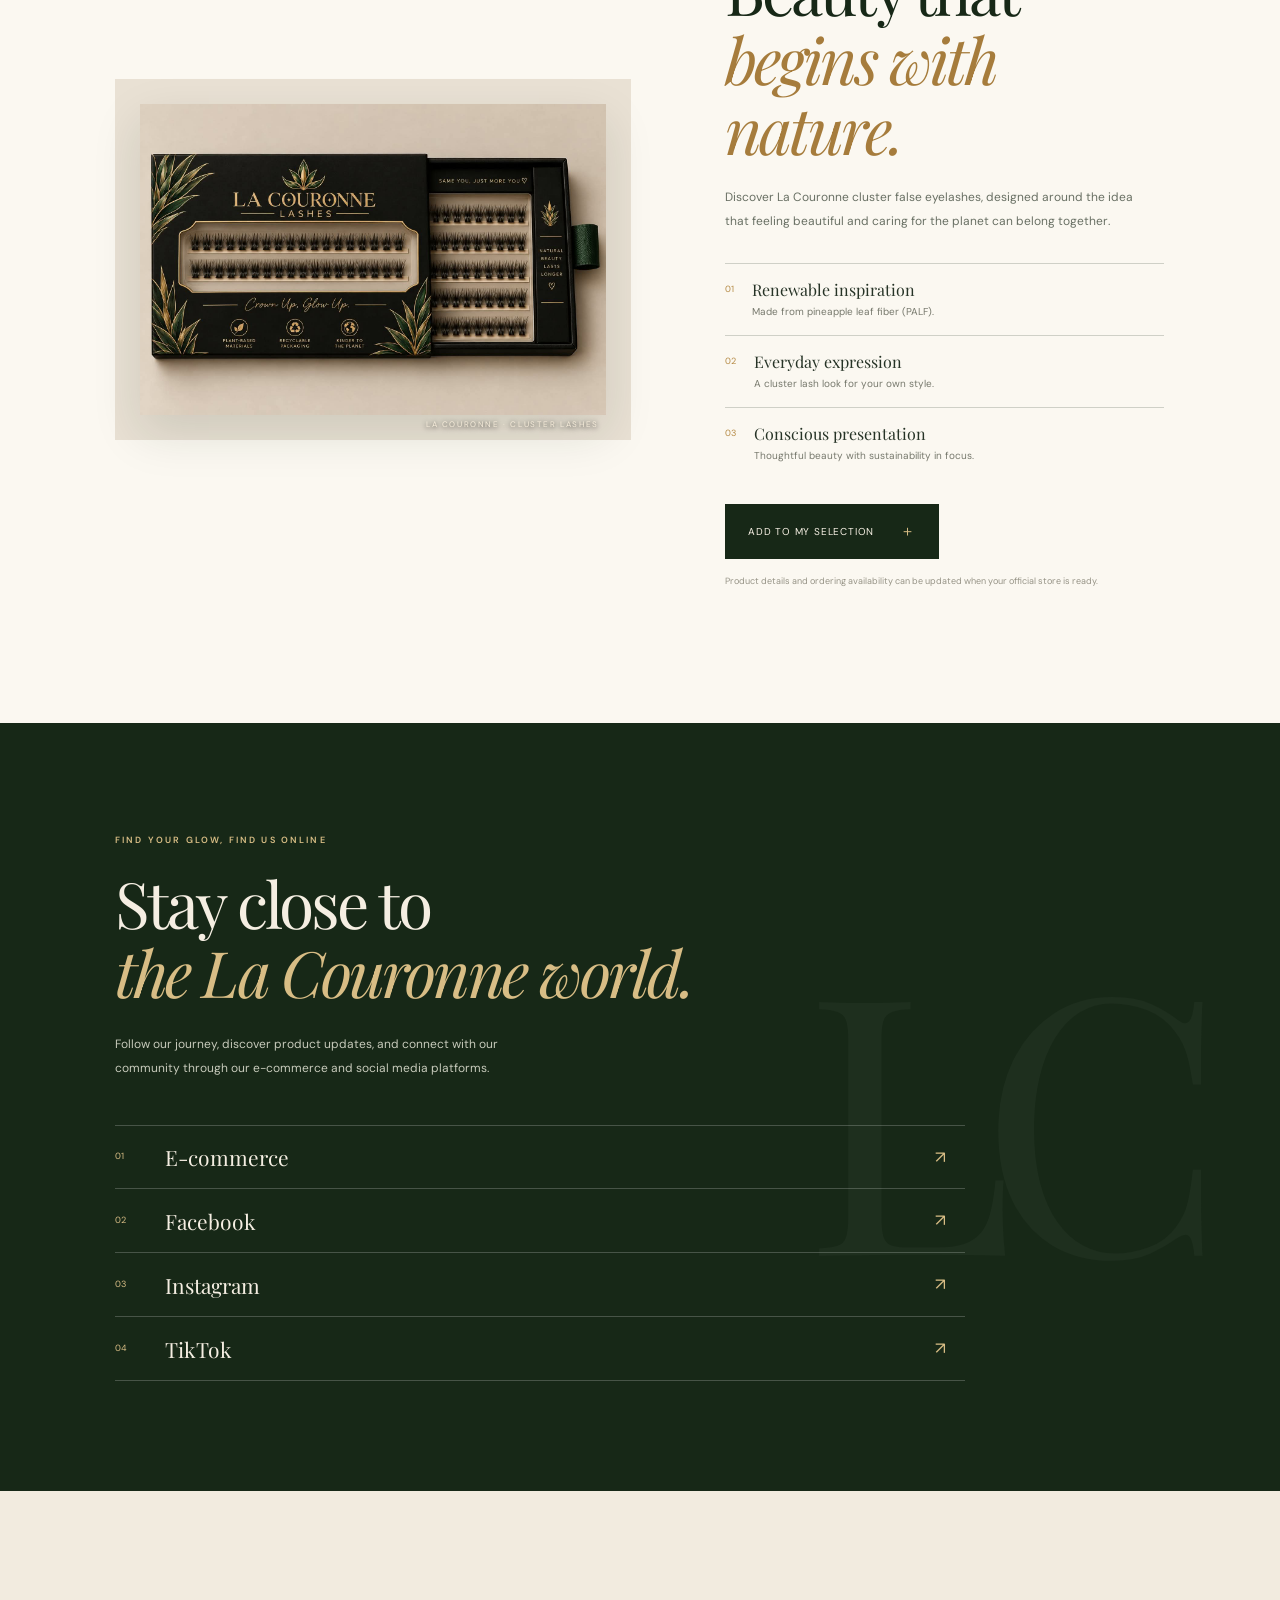
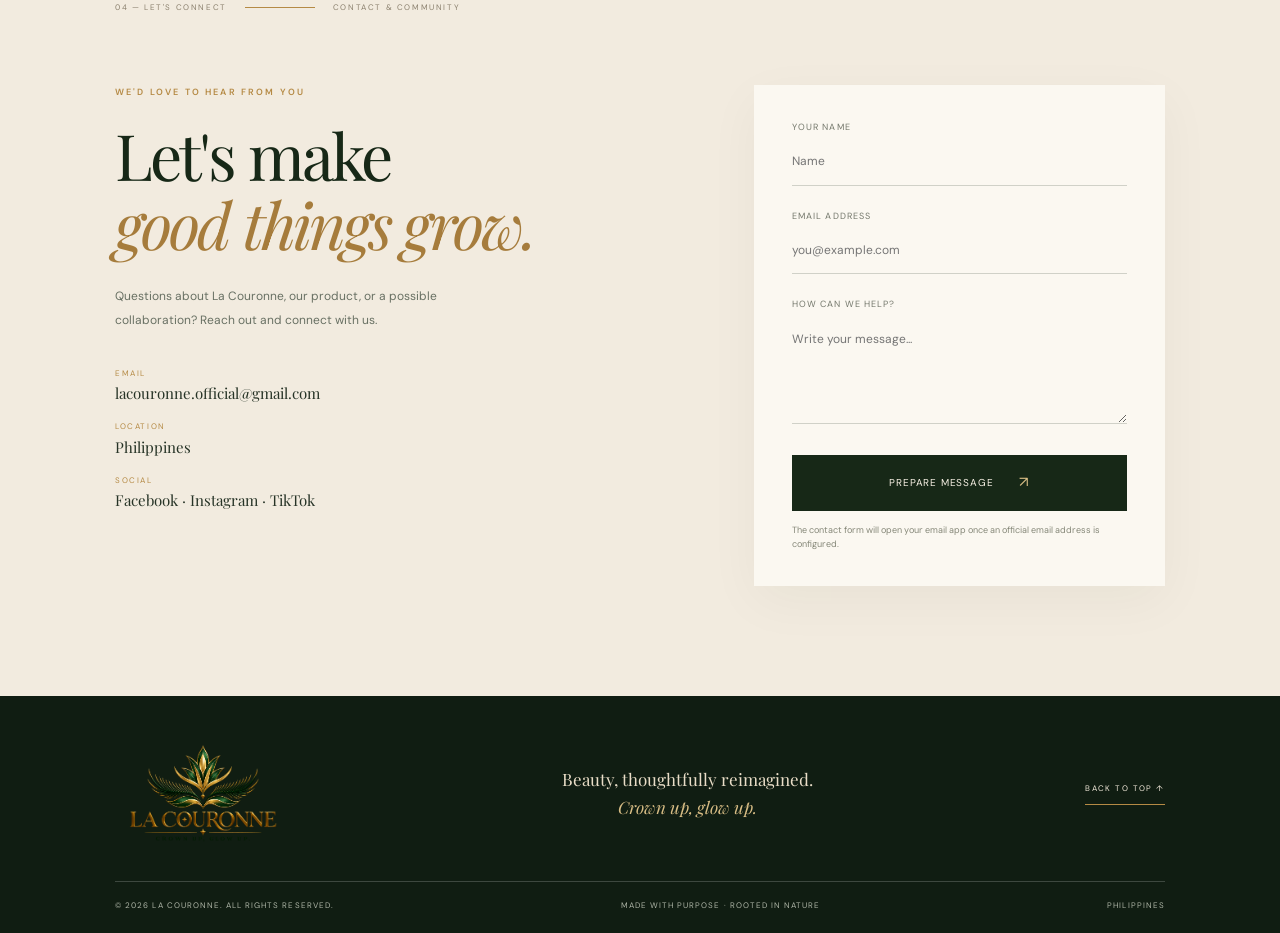
==== commit e7c7ab5a: "Change contact email to official address Updated the contact email to the official address." ====
--- a/index.html
+++ b/index.html
@@ -127,7 +127,7 @@
           <a href="#connect" class="platform-link"><span>03</span><strong>Instagram</strong><b>↗</b></a>
           <a href="#connect" class="platform-link"><span>04</span><strong>TikTok</strong><b>↗</b></a>
         </div>
-        <p class="platform-note">Official shop and profile links can be added in <code>script.js</code> when available.</p>
+       
       </div>
       <div class="platform-decoration">LC</div>
     </section>
@@ -137,7 +137,7 @@
       <div class="contact-layout">
         <div class="contact-copy reveal"><p class="eyebrow">WE'D LOVE TO HEAR FROM YOU</p><h2>Let's make<br><em>good things grow.</em></h2><p>Questions about La Couronne, our product, or a possible collaboration? Reach out and connect with us.</p>
           <div class="contact-details">
-            <div><span>EMAIL</span><strong data-contact="email">Add your official email</strong></div>
+            <div><span>EMAIL</span><strong data-contact="email">lacouronne.official@gmail.com</strong></div>
             <div><span>LOCATION</span><strong>Philippines</strong></div>
             <div><span>SOCIAL</span><strong>Facebook · Instagram · TikTok</strong></div>
           </div>
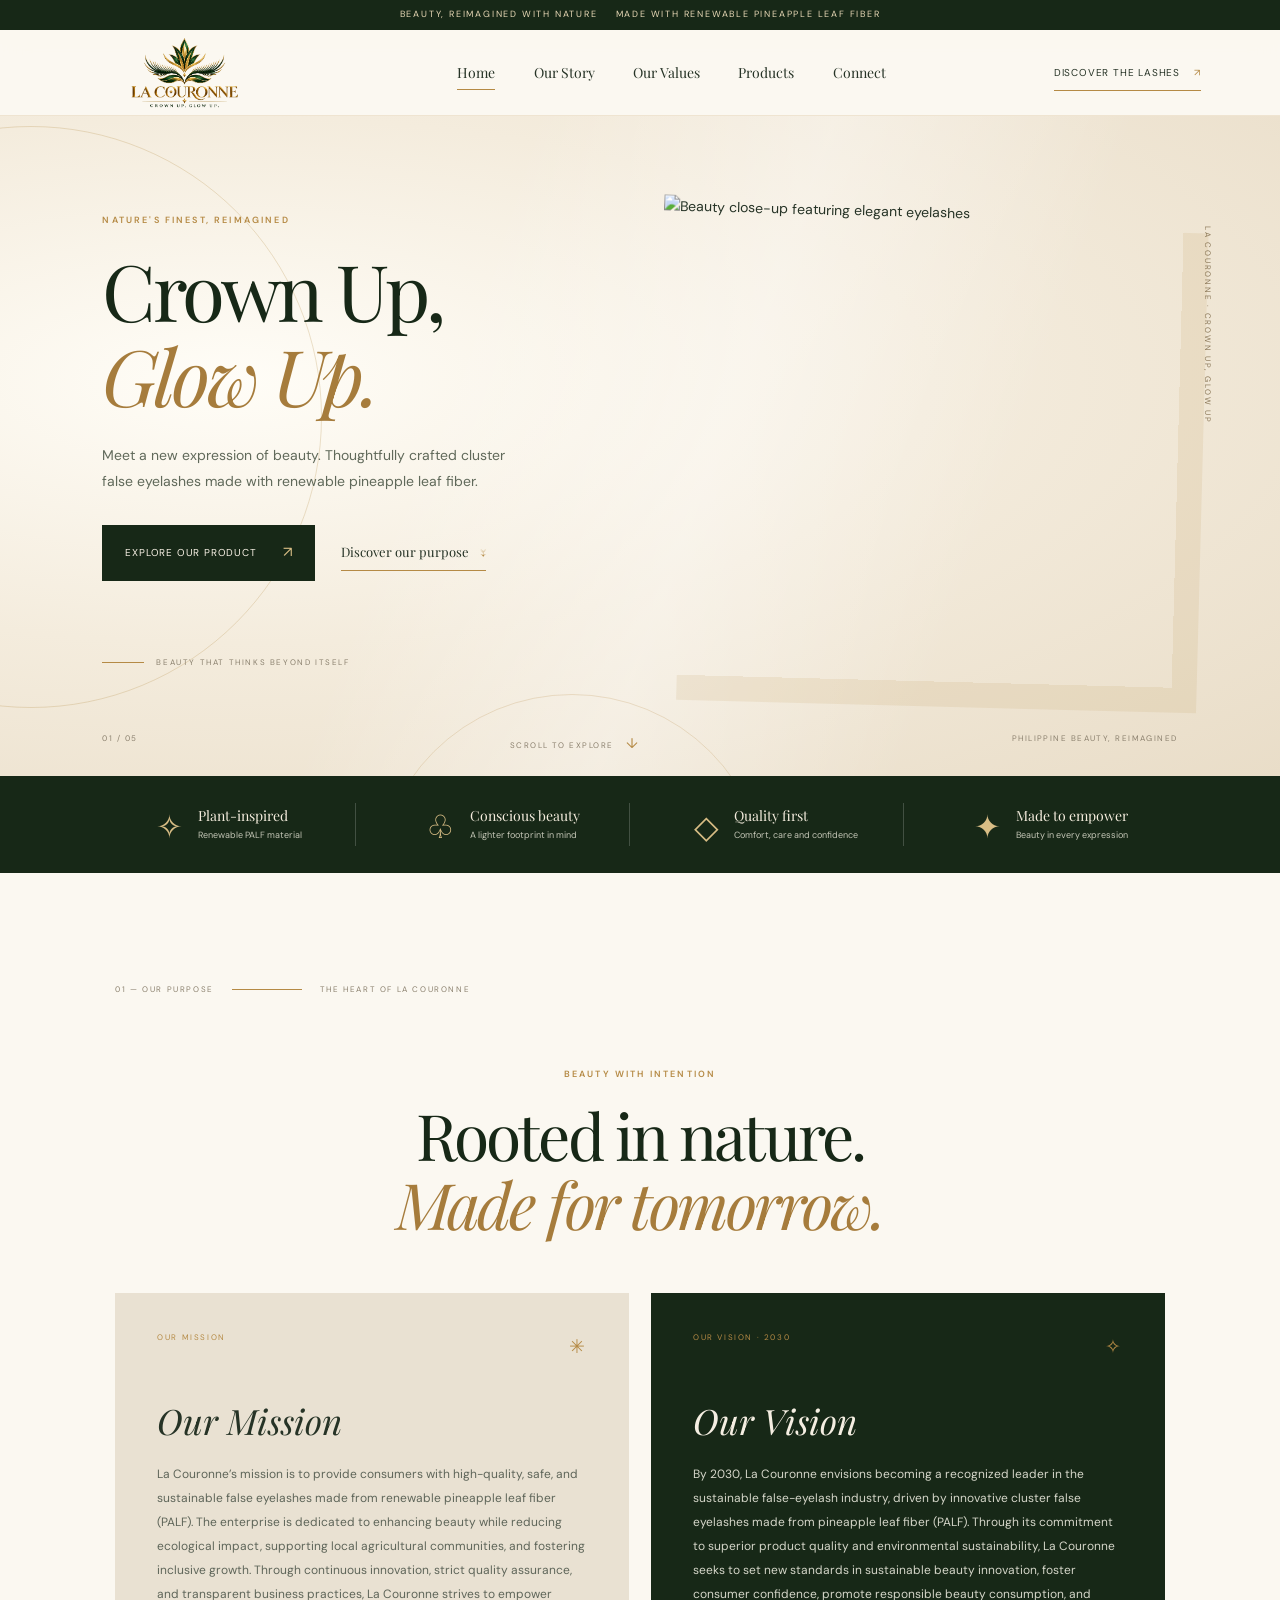
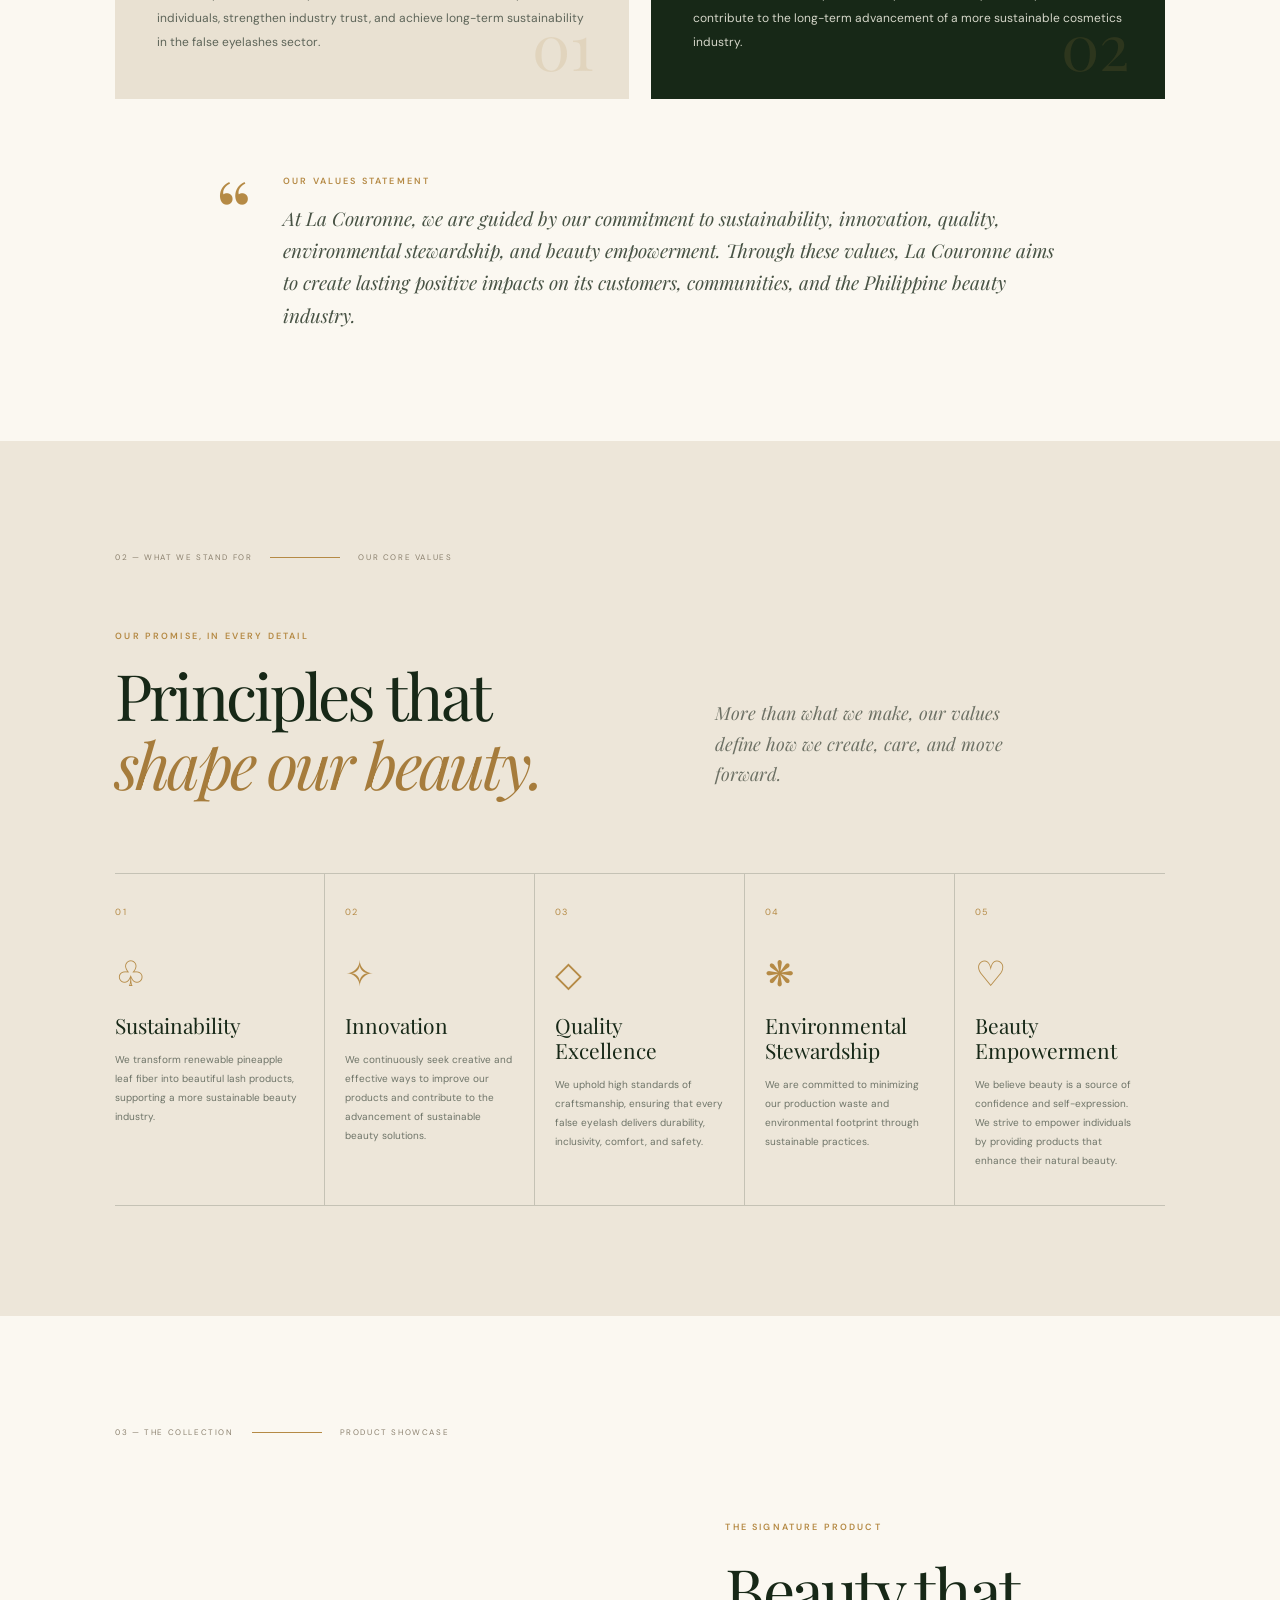
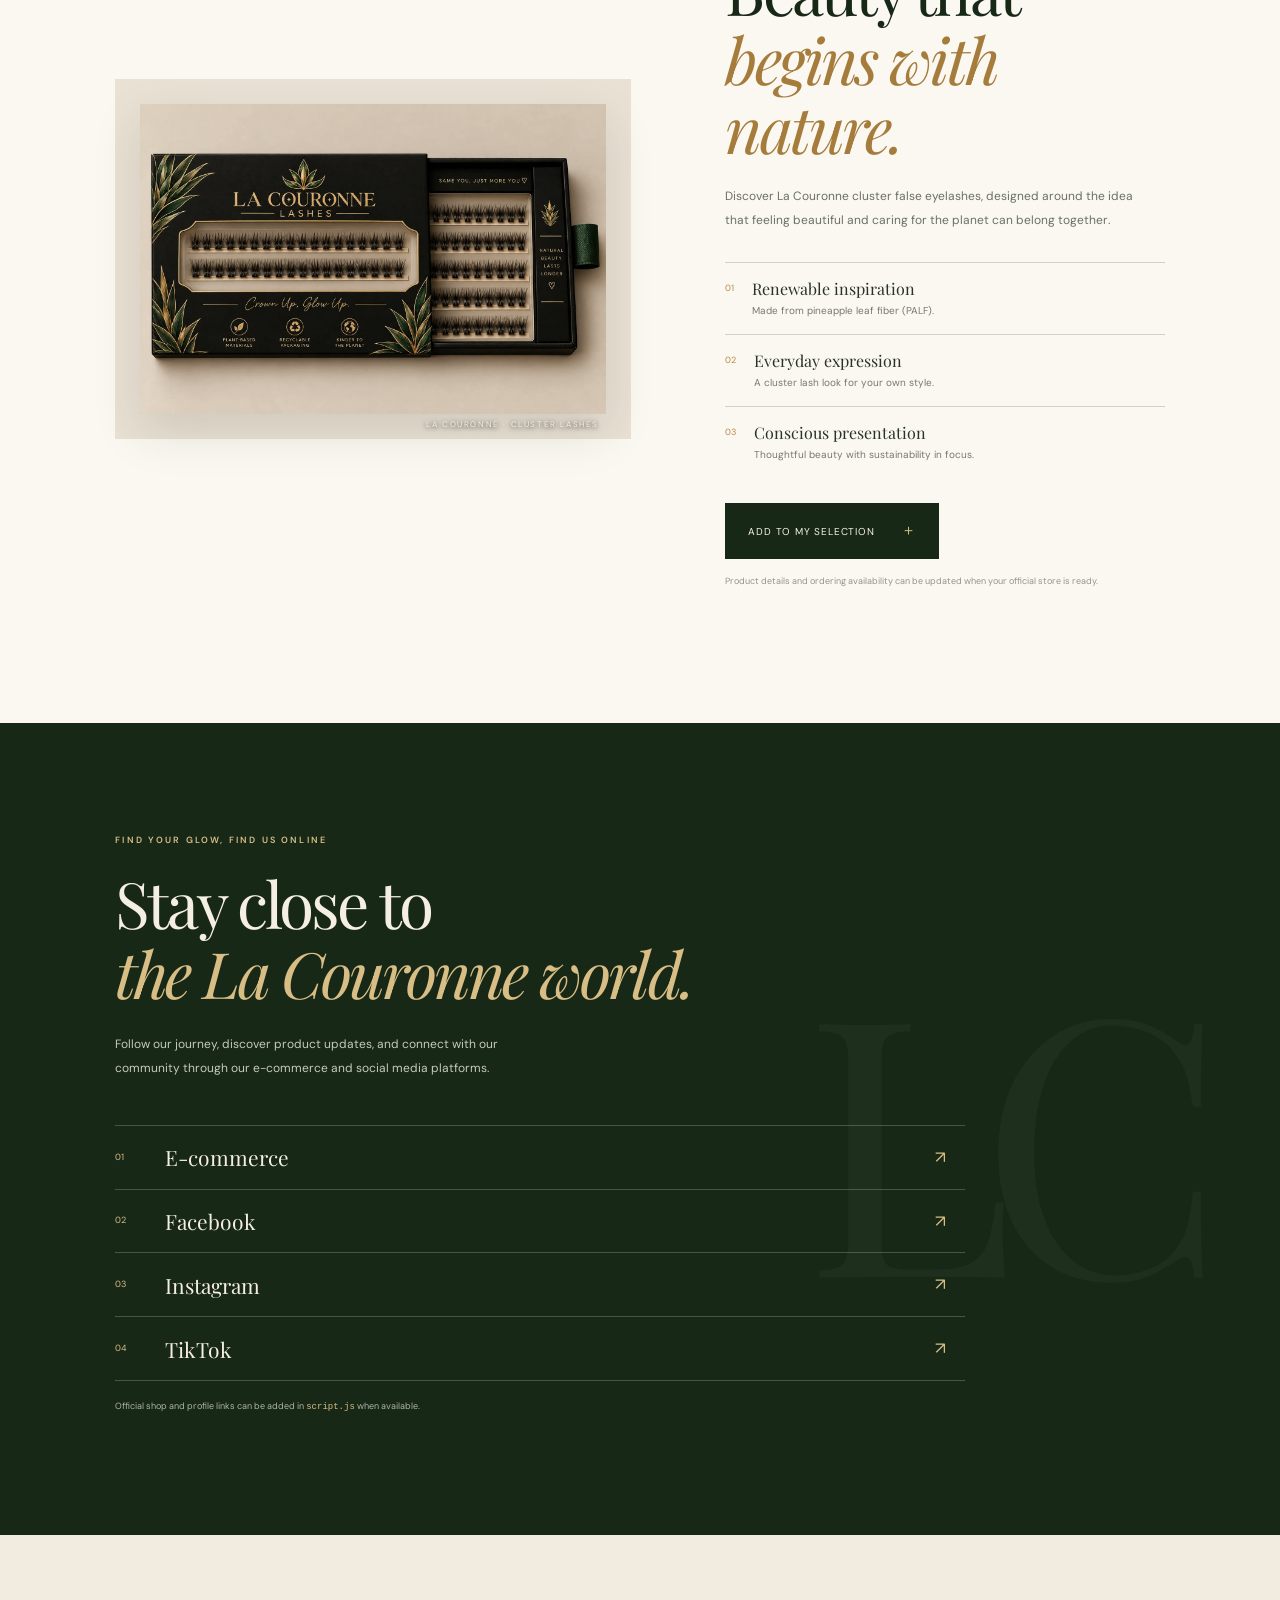
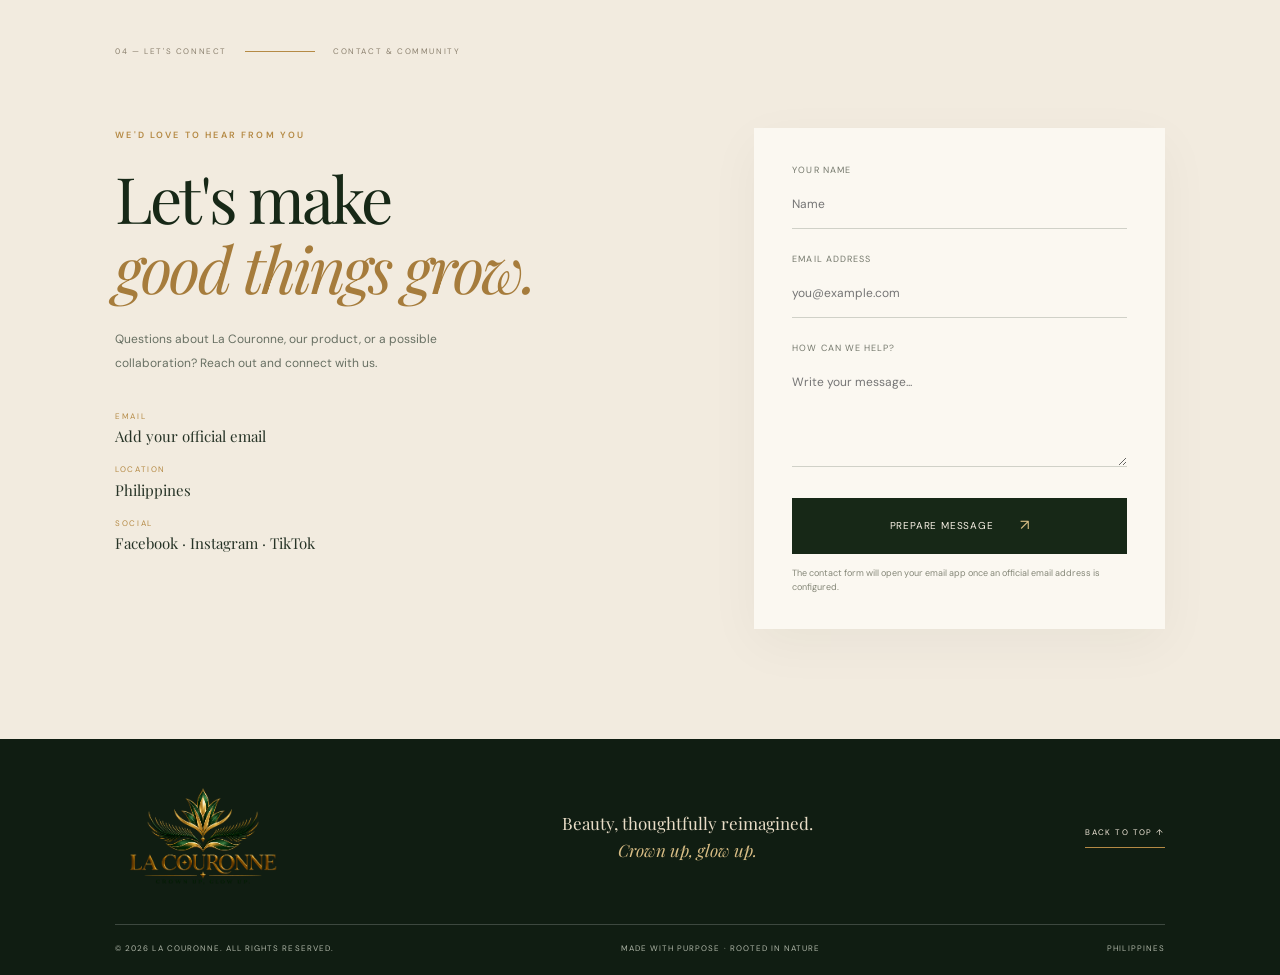
==== commit 2608ec8c: "Add files via upload" ====
--- a/index.html
+++ b/index.html
@@ -12,7 +12,7 @@
   <link rel="stylesheet" href="style.css">
 </head>
 <body>
-  <div class="announcement"><span>BEAUTY, REIMAGINED WITH NATURE</span><span class="announcement-star">✦</span><span>MADE WITH RENEWABLE PINEAPPLE LEAF FIBER</span></div>
+  <div class="announcement"><span>BEAUTY, REIMAGINED WITH NATURE</span><span>MADE WITH RENEWABLE PINEAPPLE LEAF FIBER</span></div>
   <header class="site-header" id="top">
     <a class="brand" href="#home" aria-label="La Couronne home">
       <img src="assets/logo.png" alt="La Couronne botanical crown logo">
@@ -33,7 +33,7 @@
       <div class="hero-glow"></div>
       <div class="hero-copy">
         <p class="eyebrow reveal">NATURE'S FINEST, REIMAGINED</p>
-        <h1 class="reveal">A softer touch.<br><em>A brighter future.</em></h1>
+        <h1 class="reveal">Crown Up,<br><em>Glow Up.</em></h1>
         <p class="hero-description reveal">Meet a new expression of beauty. Thoughtfully crafted cluster false eyelashes made with renewable pineapple leaf fiber.</p>
         <div class="hero-actions reveal">
           <a class="button button-dark" href="#products">Explore our product <span>↗</span></a>
@@ -43,9 +43,9 @@
       </div>
       <div class="hero-visual">
         <div class="hero-image-frame">
-          <img src="assets/lash-product.jpeg" alt="La Couronne cluster false eyelashes in an elegant dark green and gold package">
+          <img src="assets/hero-woman.png" alt="Beauty close-up featuring elegant eyelashes">
+          <span class="blink-overlay" aria-hidden="true"></span>
         </div>
-        <div class="floating-stamp"><span>PLANT-BASED</span><strong>✳</strong><span>BEAUTY</span></div>
         <div class="hero-vertical">LA COURONNE · CROWN UP, GLOW UP</div>
       </div>
       <div class="hero-bottom"><span>01 / 05</span><span class="scroll-cue">SCROLL TO EXPLORE <i>↓</i></span><span>PHILIPPINE BEAUTY, REIMAGINED</span></div>
@@ -127,7 +127,7 @@
           <a href="#connect" class="platform-link"><span>03</span><strong>Instagram</strong><b>↗</b></a>
           <a href="#connect" class="platform-link"><span>04</span><strong>TikTok</strong><b>↗</b></a>
         </div>
-       
+        <p class="platform-note">Official shop and profile links can be added in <code>script.js</code> when available.</p>
       </div>
       <div class="platform-decoration">LC</div>
     </section>
@@ -137,7 +137,7 @@
       <div class="contact-layout">
         <div class="contact-copy reveal"><p class="eyebrow">WE'D LOVE TO HEAR FROM YOU</p><h2>Let's make<br><em>good things grow.</em></h2><p>Questions about La Couronne, our product, or a possible collaboration? Reach out and connect with us.</p>
           <div class="contact-details">
-            <div><span>EMAIL</span><strong data-contact="email">lacouronne.official@gmail.com</strong></div>
+            <div><span>EMAIL</span><strong data-contact="email">Add your official email</strong></div>
             <div><span>LOCATION</span><strong>Philippines</strong></div>
             <div><span>SOCIAL</span><strong>Facebook · Instagram · TikTok</strong></div>
           </div>
--- a/style.css
+++ b/style.css
@@ -1,27 +1,11 @@
 @import url('https://fonts.googleapis.com/css2?family=Playfair+Display:ital,wght@0,400;0,500;0,600;1,400;1,500&display=swap');
 :root{--forest:#172817;--forest-2:#263b27;--gold:#b58a45;--gold-light:#d8bd85;--cream:#f5eee2;--paper:#fbf8f1;--ink:#263326;--muted:#77796d;--line:rgba(38,51,38,.2);--serif:'Playfair Display',Georgia,serif;--sans:'DM Sans',Arial,sans-serif}
-*{box-sizing:border-box}html{scroll-behavior:smooth;scroll-padding-top:90px}body{margin:0;background:var(--paper);color:var(--ink);font-family:var(--sans);font-size:14px;line-height:1.7}a{color:inherit;text-decoration:none}button,input,textarea{font:inherit}.announcement{height:30px;background:var(--forest);color:#e8d8b6;display:flex;align-items:center;justify-content:center;gap:18px;font-size:9px;letter-spacing:.2em}.announcement-star{color:var(--gold-light)}.site-header{height:86px;padding:0 6.2%;display:flex;align-items:center;justify-content:space-between;background:rgba(251,248,241,.94);position:sticky;top:0;z-index:20;border-bottom:1px solid rgba(181,138,69,.18);backdrop-filter:blur(14px)}.brand{display:flex;align-items:center;width:210px;height:76px;overflow:hidden}.brand img{width:100%;height:100%;object-fit:contain}.main-nav{display:flex;align-items:center;gap:clamp(20px,3vw,48px)}.nav-link{font-family:var(--serif);font-size:14px;position:relative;padding:8px 0}.nav-link:after{content:"";height:1px;width:0;position:absolute;bottom:2px;left:0;background:var(--gold);transition:width .3s}.nav-link:hover:after,.nav-link.active:after{width:100%}.header-cta{font-size:10px;letter-spacing:.08em;text-transform:uppercase;border-bottom:1px solid var(--gold);padding:9px 0}.header-cta span{color:var(--gold);padding-left:10px}.menu-toggle{display:none;background:none;border:0}.hero{min-height:650px;position:relative;display:grid;grid-template-columns:1.03fr .97fr;align-items:center;padding:65px 8% 75px;overflow:hidden;background:radial-gradient(ellipse at 18% 40%,#fffdf7 0%,#f4ecdd 47%,#e9ddc8 100%)}.hero:before{content:"";position:absolute;width:580px;height:580px;border:1px solid rgba(181,138,69,.25);border-radius:50%;left:-260px;top:10px}.hero:after{content:"";position:absolute;width:390px;height:390px;border:1px solid rgba(181,138,69,.22);border-radius:50%;right:40%;bottom:-310px}.hero-glow{position:absolute;inset:0;background:linear-gradient(110deg,transparent 35%,rgba(255,255,255,.35) 55%,transparent 75%);pointer-events:none}.hero-copy{position:relative;z-index:2;max-width:570px;padding:30px 0}.eyebrow{font-size:9px;letter-spacing:.24em;font-weight:600;color:var(--gold);margin:0 0 20px}.hero h1,.intro-heading h2,.values-title h2,.product-copy h2,.platform-inner h2,.contact-copy h2{font:400 clamp(48px,6.1vw,82px)/1.08 var(--serif);letter-spacing:-.045em;margin:0;color:var(--forest)}h1 em,h2 em{font-weight:400;color:#a67c3c}.hero-description{max-width:435px;color:#60695a;font-size:14px;line-height:1.9;margin:25px 0 30px}.hero-actions{display:flex;align-items:center;gap:26px}.button{border:0;display:inline-flex;align-items:center;justify-content:center;gap:26px;padding:15px 23px;cursor:pointer;font-size:10px;letter-spacing:.08em;text-transform:uppercase;transition:transform .25s,background .25s,box-shadow .25s}.button:hover{transform:translateY(-3px);box-shadow:0 10px 25px #17281720}.button-dark{background:var(--forest);color:#f8f1e5}.button-dark span{color:var(--gold-light);font-size:15px}.text-link{font-family:var(--serif);font-size:13px;border-bottom:1px solid var(--gold);padding:7px 0}.text-link span{color:var(--gold);padding-left:8px}.hero-note{display:flex;align-items:center;gap:12px;margin-top:75px;color:#8a806e;font-size:8px;letter-spacing:.2em}.note-line{height:1px;width:42px;background:var(--gold)}.hero-visual{position:relative;z-index:1;justify-self:end;width:min(100%,520px);padding:20px 0}.hero-image-frame{height:480px;overflow:hidden;box-shadow:25px 25px 0 rgba(181,138,69,.12);transform:rotate(1.5deg);animation:float 7s ease-in-out infinite}.hero-image-frame img{width:100%;height:100%;object-fit:cover;object-position:center}.floating-stamp{position:absolute;left:-38px;bottom:38px;width:112px;height:112px;border:1px solid var(--gold);border-radius:50%;background:var(--paper);display:flex;flex-direction:column;align-items:center;justify-content:center;color:var(--forest);font-size:8px;letter-spacing:.14em;box-shadow:0 8px 25px #17281714}.floating-stamp strong{font-size:30px;color:var(--gold);font-weight:400;line-height:1.1}.hero-vertical{position:absolute;right:-36px;top:45px;writing-mode:vertical-rl;font-size:8px;letter-spacing:.22em;color:#8c7959}.hero-bottom{position:absolute;bottom:20px;left:8%;right:8%;display:flex;justify-content:space-between;color:#8b806e;font-size:8px;letter-spacing:.18em}.scroll-cue i{font-style:normal;color:var(--gold);font-size:14px;padding-left:9px}.benefit-strip{display:grid;grid-template-columns:repeat(4,1fr);padding:27px 8%;background:var(--forest);color:#f4ecdd;gap:20px}.benefit{display:flex;align-items:center;justify-content:center;gap:15px;border-right:1px solid #ffffff30}.benefit:last-child{border:0}.benefit-icon{font:32px var(--serif);color:var(--gold-light)}.benefit strong,.benefit small{display:block}.benefit strong{font:14px var(--serif);font-weight:400}.benefit small{font-size:9px;color:#c4c6b6;margin-top:3px}.section-pad{padding:110px 9%}.section-kicker{display:flex;align-items:center;gap:18px;font-size:8px;letter-spacing:.2em;color:#8b806e}.kicker-line{height:1px;background:var(--gold);width:70px}.intro-section{background:var(--paper)}.intro-heading{text-align:center;margin:70px auto 55px}.intro-heading .eyebrow{margin-bottom:18px}.intro-heading h2,.values-title h2,.product-copy h2,.platform-inner h2,.contact-copy h2{font-size:clamp(42px,5vw,66px)}.purpose-grid{display:grid;grid-template-columns:1fr 1fr;gap:22px}.purpose-card{padding:38px 42px 45px;min-height:390px;position:relative;overflow:hidden}.mission-card{background:#e9e1d2}.vision-card{background:var(--forest);color:#f5eee2}.card-topline{display:flex;justify-content:space-between;font-size:8px;letter-spacing:.2em;color:var(--gold)}.card-topline span:last-child{font-size:19px}.purpose-card h3{font:italic 35px var(--serif);margin:34px 0 18px}.purpose-card p{font-size:12px;line-height:2;color:#5e6559;margin:0;max-width:570px}.vision-card p{color:#d5d6c9}.card-index{position:absolute;right:35px;bottom:12px;font:64px var(--serif);color:#b58a4525}.values-statement{display:flex;gap:30px;align-items:flex-start;max-width:850px;margin:75px auto 0}.statement-mark{font:90px/.8 var(--serif);color:var(--gold)}.values-statement .eyebrow{margin:0 0 12px}.values-statement p:last-child{font:italic 19px/1.7 var(--serif);margin:0;color:#485345}.values-section{background:#ede6d9}.values-heading{display:grid;grid-template-columns:1.1fr .9fr;column-gap:50px;align-items:end}.values-heading .section-kicker{grid-column:1/-1;margin-bottom:65px}.values-title .eyebrow{margin-bottom:15px}.values-lead{max-width:300px;color:#6d7165;font:italic 18px/1.7 var(--serif);margin:0 0 8px}.values-grid{display:grid;grid-template-columns:repeat(5,1fr);gap:0;margin-top:75px;border-top:1px solid var(--line);border-bottom:1px solid var(--line)}.value-item{padding:25px 20px 35px;border-right:1px solid var(--line);position:relative;min-height:280px;transition:background .3s,transform .3s}.value-item:first-child{padding-left:0}.value-item:last-child{border:0}.value-item:hover{background:#f8f3e9;transform:translateY(-5px)}.value-number{font-size:9px;color:var(--gold);letter-spacing:.15em}.value-symbol{display:block;font:35px var(--serif);color:var(--gold);margin:25px 0 18px}.value-item h3{font:21px/1.2 var(--serif);font-weight:400;margin:0 0 12px;color:var(--forest)}.value-item p{font-size:10px;line-height:1.9;color:#6e7468;margin:0}.product-section{background:var(--paper)}.product-layout{display:grid;grid-template-columns:1.08fr .92fr;gap:9%;align-items:center;margin-top:65px}.product-image{position:relative;background:#e9e1d4;padding:25px}.product-image img{width:100%;display:block;box-shadow:0 18px 45px #17281720}.image-caption{position:absolute;bottom:8px;right:32px;color:#f7eddb;font-size:8px;letter-spacing:.2em;text-shadow:0 1px 5px #000}.product-copy{padding:15px 0}.product-copy h2{margin-bottom:22px}.product-description{font-size:12px;line-height:2;color:#697064;max-width:430px;margin-bottom:30px}.product-detail{display:flex;gap:18px;align-items:flex-start;padding:15px 0;border-top:1px solid var(--line)}.product-detail>span{font-size:9px;color:var(--gold);padding-top:3px}.product-detail strong,.product-detail small{display:block}.product-detail strong{font:16px var(--serif);font-weight:400}.product-detail small{font-size:10px;color:#77796d;margin-top:3px}.add-to-bag{margin-top:25px}.product-disclaimer{font-size:9px;color:#969386;margin-top:15px}.platform-section{background:var(--forest);color:#f5eee2;position:relative;overflow:hidden}.platform-inner{position:relative;z-index:1;max-width:850px}.platform-inner .eyebrow{color:var(--gold-light)}.platform-inner h2{color:#f5eee2}.platform-inner h2 em{color:var(--gold-light)}.platform-inner>p:not(.eyebrow):not(.platform-note){max-width:450px;color:#c7cabb;font-size:12px;line-height:2;margin:25px 0 45px}.platform-links{border-top:1px solid #ffffff35}.platform-link{display:grid;grid-template-columns:50px 1fr 30px;align-items:center;padding:17px 0;border-bottom:1px solid #ffffff35;transition:padding .3s,color .3s}.platform-link:hover{padding-left:12px;color:var(--gold-light)}.platform-link span{font-size:9px;color:var(--gold-light)}.platform-link strong{font:21px var(--serif);font-weight:400}.platform-link b{font-size:17px;color:var(--gold-light);font-weight:400}.platform-note{font-size:9px;color:#aeb5a7;margin-top:18px}.platform-note code{color:var(--gold-light)}.platform-decoration{position:absolute;right:7%;top:50%;transform:translateY(-50%);font:clamp(170px,28vw,390px)/1 var(--serif);color:#ffffff08;letter-spacing:-.1em}.contact-section{background:#f2ebdf}.contact-layout{display:grid;grid-template-columns:1fr .8fr;gap:12%;margin-top:70px}.contact-copy>p:not(.eyebrow){max-width:390px;color:#687063;font-size:12px;line-height:2;margin:25px 0 35px}.contact-details{display:grid;gap:17px}.contact-details div{display:grid;gap:3px}.contact-details span{font-size:8px;letter-spacing:.2em;color:var(--gold)}.contact-details strong{font:15px var(--serif);font-weight:400}.contact-form{background:var(--paper);padding:35px 38px;box-shadow:0 15px 50px #1728170b}.contact-form label{display:block;font-size:9px;letter-spacing:.12em;text-transform:uppercase;color:#74786c;margin:0 0 6px}.contact-form input,.contact-form textarea{width:100%;border:0;border-bottom:1px solid var(--line);background:transparent;padding:10px 0 13px;margin-bottom:23px;outline:none;color:var(--ink);font-size:12px;resize:vertical}.contact-form input:focus,.contact-form textarea:focus{border-color:var(--gold)}.contact-form .button{width:100%}.form-feedback{font-size:9px;color:#858778;line-height:1.6;margin:12px 0 0}.site-footer{background:#101d12;color:#f3eadb;padding:45px 9% 20px}.footer-top{display:flex;align-items:center;justify-content:space-between;padding-bottom:35px}.footer-brand{width:175px;height:105px;overflow:hidden}.footer-brand img{width:100%;height:100%;object-fit:contain}.footer-top p{font:17px/1.6 var(--serif);text-align:center;color:#e9ddc7}.footer-top p em{color:var(--gold-light)}.back-top{font-size:8px;letter-spacing:.18em;border-bottom:1px solid var(--gold);padding-bottom:8px}.footer-bottom{border-top:1px solid #ffffff30;padding-top:17px;display:flex;justify-content:space-between;color:#aeb5a7;font-size:8px;letter-spacing:.13em}.cart-toast{position:fixed;right:25px;bottom:25px;z-index:50;background:var(--forest);color:#f5eee2;padding:16px 20px;display:flex;align-items:center;gap:14px;box-shadow:0 15px 40px #0003;transform:translateY(140%);opacity:0;transition:transform .4s,opacity .4s}.cart-toast.show{transform:translateY(0);opacity:1}.cart-toast>span{font-size:22px;color:var(--gold-light)}.cart-toast strong,.cart-toast small{display:block}.cart-toast strong{font:15px var(--serif);font-weight:400}.cart-toast small{font-size:9px;color:#c3c9ba}.toast-close{background:none;border:0;color:#e7d8b9;font-size:20px;cursor:pointer;margin-left:12px}
-/* Scroll-triggered directional slide animations */
-.reveal{
-  opacity:0;
-  transform:translate3d(0,46px,0);
-  filter:blur(3px);
-  transition:
-    opacity .85s cubic-bezier(.2,.7,.2,1),
-    transform .85s cubic-bezier(.2,.7,.2,1),
-    filter .85s ease;
-  will-change:opacity,transform;
-}
-.reveal[data-reveal="left"]{transform:translate3d(-76px,0,0)}
-.reveal[data-reveal="right"]{transform:translate3d(76px,0,0)}
-.reveal[data-reveal="up"]{transform:translate3d(0,56px,0)}
-.reveal[data-reveal="zoom"]{transform:scale(.94);transform-origin:center}
-.reveal.visible{opacity:1;transform:translate3d(0,0,0) scale(1);filter:blur(0)}
-@media(prefers-reduced-motion:reduce){
-  .reveal,.reveal[data-reveal="left"],.reveal[data-reveal="right"],.reveal[data-reveal="up"],.reveal[data-reveal="zoom"]{
-    opacity:1;transform:none;filter:none;transition:none;will-change:auto
-  }
-}
-@keyframes float{0%,100%{transform:rotate(1.5deg) translateY(0)}50%{transform:rotate(0deg) translateY(-12px)}}@media(prefers-reduced-motion:reduce){*,*:before,*:after{scroll-behavior:auto!important;animation:none!important;transition:none!important}.reveal{opacity:1;transform:none}}
+*{box-sizing:border-box}html{scroll-behavior:smooth;scroll-padding-top:90px}body{margin:0;background:var(--paper);color:var(--ink);font-family:var(--sans);font-size:14px;line-height:1.7}a{color:inherit;text-decoration:none}button,input,textarea{font:inherit}.announcement{height:30px;background:var(--forest);color:#e8d8b6;display:flex;align-items:center;justify-content:center;gap:18px;font-size:9px;letter-spacing:.2em}.announcement-star{color:var(--gold-light)}.site-header{height:86px;padding:0 6.2%;display:flex;align-items:center;justify-content:space-between;background:rgba(251,248,241,.94);position:sticky;top:0;z-index:20;border-bottom:1px solid rgba(181,138,69,.18);backdrop-filter:blur(14px)}.brand{display:flex;align-items:center;width:210px;height:76px;overflow:hidden}.brand img{width:100%;height:100%;object-fit:contain}.main-nav{display:flex;align-items:center;gap:clamp(20px,3vw,48px)}.nav-link{font-family:var(--serif);font-size:14px;position:relative;padding:8px 0}.nav-link:after{content:"";height:1px;width:0;position:absolute;bottom:2px;left:0;background:var(--gold);transition:width .3s}.nav-link:hover:after,.nav-link.active:after{width:100%}.header-cta{font-size:10px;letter-spacing:.08em;text-transform:uppercase;border-bottom:1px solid var(--gold);padding:9px 0}.header-cta span{color:var(--gold);padding-left:10px}.menu-toggle{display:none;background:none;border:0}.hero{min-height:650px;position:relative;display:grid;grid-template-columns:1.03fr .97fr;align-items:center;padding:65px 8% 75px;overflow:hidden;background:radial-gradient(ellipse at 18% 40%,#fffdf7 0%,#f4ecdd 47%,#e9ddc8 100%)}.hero:before{content:"";position:absolute;width:580px;height:580px;border:1px solid rgba(181,138,69,.25);border-radius:50%;left:-260px;top:10px}.hero:after{content:"";position:absolute;width:390px;height:390px;border:1px solid rgba(181,138,69,.22);border-radius:50%;right:40%;bottom:-310px}.hero-glow{position:absolute;inset:0;background:linear-gradient(110deg,transparent 35%,rgba(255,255,255,.35) 55%,transparent 75%);pointer-events:none}.hero-copy{position:relative;z-index:2;max-width:570px;padding:30px 0}.eyebrow{font-size:9px;letter-spacing:.24em;font-weight:600;color:var(--gold);margin:0 0 20px}.hero h1,.intro-heading h2,.values-title h2,.product-copy h2,.platform-inner h2,.contact-copy h2{font:400 clamp(48px,6.1vw,82px)/1.08 var(--serif);letter-spacing:-.045em;margin:0;color:var(--forest)}h1 em,h2 em{font-weight:400;color:#a67c3c}.hero-description{max-width:435px;color:#60695a;font-size:14px;line-height:1.9;margin:25px 0 30px}.hero-actions{display:flex;align-items:center;gap:26px}.button{border:0;display:inline-flex;align-items:center;justify-content:center;gap:26px;padding:15px 23px;cursor:pointer;font-size:10px;letter-spacing:.08em;text-transform:uppercase;transition:transform .25s,background .25s,box-shadow .25s}.button:hover{transform:translateY(-3px);box-shadow:0 10px 25px #17281720}.button-dark{background:var(--forest);color:#f8f1e5}.button-dark span{color:var(--gold-light);font-size:15px}.text-link{font-family:var(--serif);font-size:13px;border-bottom:1px solid var(--gold);padding:7px 0}.text-link span{color:var(--gold);padding-left:8px}.hero-note{display:flex;align-items:center;gap:12px;margin-top:75px;color:#8a806e;font-size:8px;letter-spacing:.2em}.note-line{height:1px;width:42px;background:var(--gold)}.hero-visual{position:relative;z-index:1;justify-self:end;width:min(100%,520px);padding:20px 0}.hero-image-frame{height:480px;overflow:hidden;box-shadow:25px 25px 0 rgba(181,138,69,.12);transform:rotate(1.5deg);animation:float 7s ease-in-out infinite}.hero-image-frame img{width:100%;height:100%;object-fit:cover;object-position:center}.floating-stamp{position:absolute;left:-38px;bottom:38px;width:112px;height:112px;border:1px solid var(--gold);border-radius:50%;background:var(--paper);display:flex;flex-direction:column;align-items:center;justify-content:center;color:var(--forest);font-size:8px;letter-spacing:.14em;box-shadow:0 8px 25px #17281714}.floating-stamp strong{font-size:30px;color:var(--gold);font-weight:400;line-height:1.1}.hero-vertical{position:absolute;right:-36px;top:45px;writing-mode:vertical-rl;font-size:8px;letter-spacing:.22em;color:#8c7959}.hero-bottom{position:absolute;bottom:20px;left:8%;right:8%;display:flex;justify-content:space-between;color:#8b806e;font-size:8px;letter-spacing:.18em}.scroll-cue i{font-style:normal;color:var(--gold);font-size:14px;padding-left:9px}.benefit-strip{display:grid;grid-template-columns:repeat(4,1fr);padding:27px 8%;background:var(--forest);color:#f4ecdd;gap:20px}.benefit{display:flex;align-items:center;justify-content:center;gap:15px;border-right:1px solid #ffffff30}.benefit:last-child{border:0}.benefit-icon{font:32px var(--serif);color:var(--gold-light)}.benefit strong,.benefit small{display:block}.benefit strong{font:14px var(--serif);font-weight:400}.benefit small{font-size:9px;color:#c4c6b6;margin-top:3px}.section-pad{padding:110px 9%}.section-kicker{display:flex;align-items:center;gap:18px;font-size:8px;letter-spacing:.2em;color:#8b806e}.kicker-line{height:1px;background:var(--gold);width:70px}.intro-section{background:var(--paper)}.intro-heading{text-align:center;margin:70px auto 55px}.intro-heading .eyebrow{margin-bottom:18px}.intro-heading h2,.values-title h2,.product-copy h2,.platform-inner h2,.contact-copy h2{font-size:clamp(42px,5vw,66px)}.purpose-grid{display:grid;grid-template-columns:1fr 1fr;gap:22px}.purpose-card{padding:38px 42px 45px;min-height:390px;position:relative;overflow:hidden}.mission-card{background:#e9e1d2}.vision-card{background:var(--forest);color:#f5eee2}.card-topline{display:flex;justify-content:space-between;font-size:8px;letter-spacing:.2em;color:var(--gold)}.card-topline span:last-child{font-size:19px}.purpose-card h3{font:italic 35px var(--serif);margin:34px 0 18px}.purpose-card p{font-size:12px;line-height:2;color:#5e6559;margin:0;max-width:570px}.vision-card p{color:#d5d6c9}.card-index{position:absolute;right:35px;bottom:12px;font:64px var(--serif);color:#b58a4525}.values-statement{display:flex;gap:30px;align-items:flex-start;max-width:850px;margin:75px auto 0}.statement-mark{font:90px/.8 var(--serif);color:var(--gold)}.values-statement .eyebrow{margin:0 0 12px}.values-statement p:last-child{font:italic 19px/1.7 var(--serif);margin:0;color:#485345}.values-section{background:#ede6d9}.values-heading{display:grid;grid-template-columns:1.1fr .9fr;column-gap:50px;align-items:end}.values-heading .section-kicker{grid-column:1/-1;margin-bottom:65px}.values-title .eyebrow{margin-bottom:15px}.values-lead{max-width:300px;color:#6d7165;font:italic 18px/1.7 var(--serif);margin:0 0 8px}.values-grid{display:grid;grid-template-columns:repeat(5,1fr);gap:0;margin-top:75px;border-top:1px solid var(--line);border-bottom:1px solid var(--line)}.value-item{padding:25px 20px 35px;border-right:1px solid var(--line);position:relative;min-height:280px;transition:background .3s,transform .3s}.value-item:first-child{padding-left:0}.value-item:last-child{border:0}.value-item:hover{background:#f8f3e9;transform:translateY(-5px)}.value-number{font-size:9px;color:var(--gold);letter-spacing:.15em}.value-symbol{display:block;font:35px var(--serif);color:var(--gold);margin:25px 0 18px}.value-item h3{font:21px/1.2 var(--serif);font-weight:400;margin:0 0 12px;color:var(--forest)}.value-item p{font-size:10px;line-height:1.9;color:#6e7468;margin:0}.product-section{background:var(--paper)}.product-layout{display:grid;grid-template-columns:1.08fr .92fr;gap:9%;align-items:center;margin-top:65px}.product-image{position:relative;background:#e9e1d4;padding:25px}.product-image img{width:100%;display:block;box-shadow:0 18px 45px #17281720}.image-caption{position:absolute;bottom:8px;right:32px;color:#f7eddb;font-size:8px;letter-spacing:.2em;text-shadow:0 1px 5px #000}.product-copy{padding:15px 0}.product-copy h2{margin-bottom:22px}.product-description{font-size:12px;line-height:2;color:#697064;max-width:430px;margin-bottom:30px}.product-detail{display:flex;gap:18px;align-items:flex-start;padding:15px 0;border-top:1px solid var(--line)}.product-detail>span{font-size:9px;color:var(--gold);padding-top:3px}.product-detail strong,.product-detail small{display:block}.product-detail strong{font:16px var(--serif);font-weight:400}.product-detail small{font-size:10px;color:#77796d;margin-top:3px}.add-to-bag{margin-top:25px}.product-disclaimer{font-size:9px;color:#969386;margin-top:15px}.platform-section{background:var(--forest);color:#f5eee2;position:relative;overflow:hidden}.platform-inner{position:relative;z-index:1;max-width:850px}.platform-inner .eyebrow{color:var(--gold-light)}.platform-inner h2{color:#f5eee2}.platform-inner h2 em{color:var(--gold-light)}.platform-inner>p:not(.eyebrow):not(.platform-note){max-width:450px;color:#c7cabb;font-size:12px;line-height:2;margin:25px 0 45px}.platform-links{border-top:1px solid #ffffff35}.platform-link{display:grid;grid-template-columns:50px 1fr 30px;align-items:center;padding:17px 0;border-bottom:1px solid #ffffff35;transition:padding .3s,color .3s}.platform-link:hover{padding-left:12px;color:var(--gold-light)}.platform-link span{font-size:9px;color:var(--gold-light)}.platform-link strong{font:21px var(--serif);font-weight:400}.platform-link b{font-size:17px;color:var(--gold-light);font-weight:400}.platform-note{font-size:9px;color:#aeb5a7;margin-top:18px}.platform-note code{color:var(--gold-light)}.platform-decoration{position:absolute;right:7%;top:50%;transform:translateY(-50%);font:clamp(170px,28vw,390px)/1 var(--serif);color:#ffffff08;letter-spacing:-.1em}.contact-section{background:#f2ebdf}.contact-layout{display:grid;grid-template-columns:1fr .8fr;gap:12%;margin-top:70px}.contact-copy>p:not(.eyebrow){max-width:390px;color:#687063;font-size:12px;line-height:2;margin:25px 0 35px}.contact-details{display:grid;gap:17px}.contact-details div{display:grid;gap:3px}.contact-details span{font-size:8px;letter-spacing:.2em;color:var(--gold)}.contact-details strong{font:15px var(--serif);font-weight:400}.contact-form{background:var(--paper);padding:35px 38px;box-shadow:0 15px 50px #1728170b}.contact-form label{display:block;font-size:9px;letter-spacing:.12em;text-transform:uppercase;color:#74786c;margin:0 0 6px}.contact-form input,.contact-form textarea{width:100%;border:0;border-bottom:1px solid var(--line);background:transparent;padding:10px 0 13px;margin-bottom:23px;outline:none;color:var(--ink);font-size:12px;resize:vertical}.contact-form input:focus,.contact-form textarea:focus{border-color:var(--gold)}.contact-form .button{width:100%}.form-feedback{font-size:9px;color:#858778;line-height:1.6;margin:12px 0 0}.site-footer{background:#101d12;color:#f3eadb;padding:45px 9% 20px}.footer-top{display:flex;align-items:center;justify-content:space-between;padding-bottom:35px}.footer-brand{width:175px;height:105px;overflow:hidden}.footer-brand img{width:100%;height:100%;object-fit:contain}.footer-top p{font:17px/1.6 var(--serif);text-align:center;color:#e9ddc7}.footer-top p em{color:var(--gold-light)}.back-top{font-size:8px;letter-spacing:.18em;border-bottom:1px solid var(--gold);padding-bottom:8px}.footer-bottom{border-top:1px solid #ffffff30;padding-top:17px;display:flex;justify-content:space-between;color:#aeb5a7;font-size:8px;letter-spacing:.13em}.cart-toast{position:fixed;right:25px;bottom:25px;z-index:50;background:var(--forest);color:#f5eee2;padding:16px 20px;display:flex;align-items:center;gap:14px;box-shadow:0 15px 40px #0003;transform:translateY(140%);opacity:0;transition:transform .4s,opacity .4s}.cart-toast.show{transform:translateY(0);opacity:1}.cart-toast>span{font-size:22px;color:var(--gold-light)}.cart-toast strong,.cart-toast small{display:block}.cart-toast strong{font:15px var(--serif);font-weight:400}.cart-toast small{font-size:9px;color:#c3c9ba}.toast-close{background:none;border:0;color:#e7d8b9;font-size:20px;cursor:pointer;margin-left:12px}.reveal{opacity:0;transform:translateY(24px);transition:opacity .8s ease,transform .8s ease}.reveal.visible{opacity:1;transform:translateY(0)}@keyframes float{0%,100%{transform:rotate(1.5deg) translateY(0)}50%{transform:rotate(0deg) translateY(-12px)}}@media(prefers-reduced-motion:reduce){*,*:before,*:after{scroll-behavior:auto!important;animation:none!important;transition:none!important}.reveal{opacity:1;transform:none}}
 @media(max-width:1000px){.site-header{padding:0 4%}.brand{width:175px}.main-nav{gap:18px}.header-cta{display:none}.hero{padding-left:6%;padding-right:6%;min-height:590px}.hero-image-frame{height:410px}.section-pad{padding:85px 6%}.values-grid{grid-template-columns:repeat(3,1fr)}.value-item:nth-child(3){border-right:0}.value-item:nth-child(n+4){border-top:1px solid var(--line)}.value-item:first-child{padding-left:20px}.product-layout{gap:6%}}
 @media(max-width:700px){.announcement{font-size:7px;gap:8px;letter-spacing:.12em}.site-header{height:72px;padding:0 5%}.brand{width:155px;height:66px}.menu-toggle{display:flex;flex-direction:column;gap:6px;border:0;padding:10px;background:none;z-index:22}.menu-toggle span{width:24px;height:1px;background:var(--forest);display:block;transition:transform .25s}.menu-toggle[aria-expanded=true] span:first-child{transform:translateY(3.5px) rotate(45deg)}.menu-toggle[aria-expanded=true] span:last-child{transform:translateY(-3.5px) rotate(-45deg)}.main-nav{position:absolute;left:0;right:0;top:72px;background:var(--paper);padding:20px 7% 28px;display:flex;flex-direction:column;align-items:flex-start;gap:12px;border-bottom:1px solid var(--line);transform:translateY(-130%);opacity:0;pointer-events:none;transition:.3s}.main-nav.open{transform:translateY(0);opacity:1;pointer-events:auto}.nav-link{font-size:17px}.hero{display:flex;flex-direction:column;align-items:stretch;padding:55px 7% 65px;gap:35px}.hero-copy{padding:0}.hero h1{font-size:54px}.hero-description{font-size:12px}.hero-note{margin-top:35px}.hero-visual{width:88%;align-self:center;margin:0 0 15px}.hero-image-frame{height:340px}.floating-stamp{width:90px;height:90px;left:-25px;bottom:20px}.hero-vertical{right:-25px}.hero-bottom{left:7%;right:7%;font-size:7px}.benefit-strip{grid-template-columns:1fr 1fr;padding:22px 7%;gap:18px}.benefit{justify-content:flex-start;border:0}.benefit-icon{font-size:27px}.benefit strong{font-size:12px}.benefit small{font-size:8px}.section-pad{padding:70px 7%}.section-kicker{font-size:7px;gap:10px}.kicker-line{width:35px}.intro-heading{margin:50px auto 35px}.intro-heading h2,.values-title h2,.product-copy h2,.platform-inner h2,.contact-copy h2{font-size:44px}.purpose-grid{grid-template-columns:1fr}.purpose-card{padding:30px 28px;min-height:0}.purpose-card h3{font-size:30px;margin:25px 0 12px}.purpose-card p{font-size:11px}.values-statement{margin-top:45px;gap:15px}.statement-mark{font-size:60px}.values-statement p:last-child{font-size:16px}.values-heading{display:block}.values-heading .section-kicker{margin-bottom:48px}.values-lead{margin-top:20px;font-size:16px}.values-grid{grid-template-columns:1fr 1fr;margin-top:40px}.value-item{padding:22px 15px 25px;min-height:250px;border-top:1px solid var(--line)}.value-item:first-child{padding-left:15px}.value-item:nth-child(odd){border-right:1px solid var(--line)}.value-item:nth-child(even){border-right:0}.value-item:last-child{grid-column:1/-1;border-right:0}.value-item h3{font-size:18px}.value-item p{font-size:9px}.product-layout{grid-template-columns:1fr;gap:35px;margin-top:45px}.product-image{padding:14px}.product-copy{padding:0}.platform-inner>p:not(.eyebrow):not(.platform-note){font-size:11px}.platform-decoration{right:-10%;top:30%;font-size:220px}.contact-layout{grid-template-columns:1fr;gap:35px;margin-top:45px}.contact-form{padding:27px 23px}.footer-top{flex-wrap:wrap;gap:15px}.footer-brand{width:135px;height:85px}.footer-top p{font-size:14px}.back-top{font-size:7px}.footer-bottom{flex-direction:column;gap:8px;font-size:7px}.cart-toast{left:12px;right:12px;bottom:12px}.hero-actions{gap:17px}.button{padding:14px 16px;font-size:9px}.text-link{font-size:11px}}
+
+/* Gentle eyelid blink overlay on the hero beauty photo */
+.hero-image-frame{position:relative;overflow:hidden}
+.blink-overlay{position:absolute;left:62%;top:32%;width:35%;height:16%;border-radius:50% 50% 46% 46%;background:linear-gradient(180deg,#b97b55 0%,#d99d78 42%,#e7b38e 100%);transform:scaleY(0);transform-origin:center;pointer-events:none;opacity:.92;animation:eyeBlink 6.4s infinite}
+@keyframes eyeBlink{0%,37%,39%,70%,72%,100%{transform:scaleY(0)}38%,71%{transform:scaleY(1)}}
+@media(prefers-reduced-motion:reduce){.blink-overlay{animation:none;transform:scaleY(0)}}
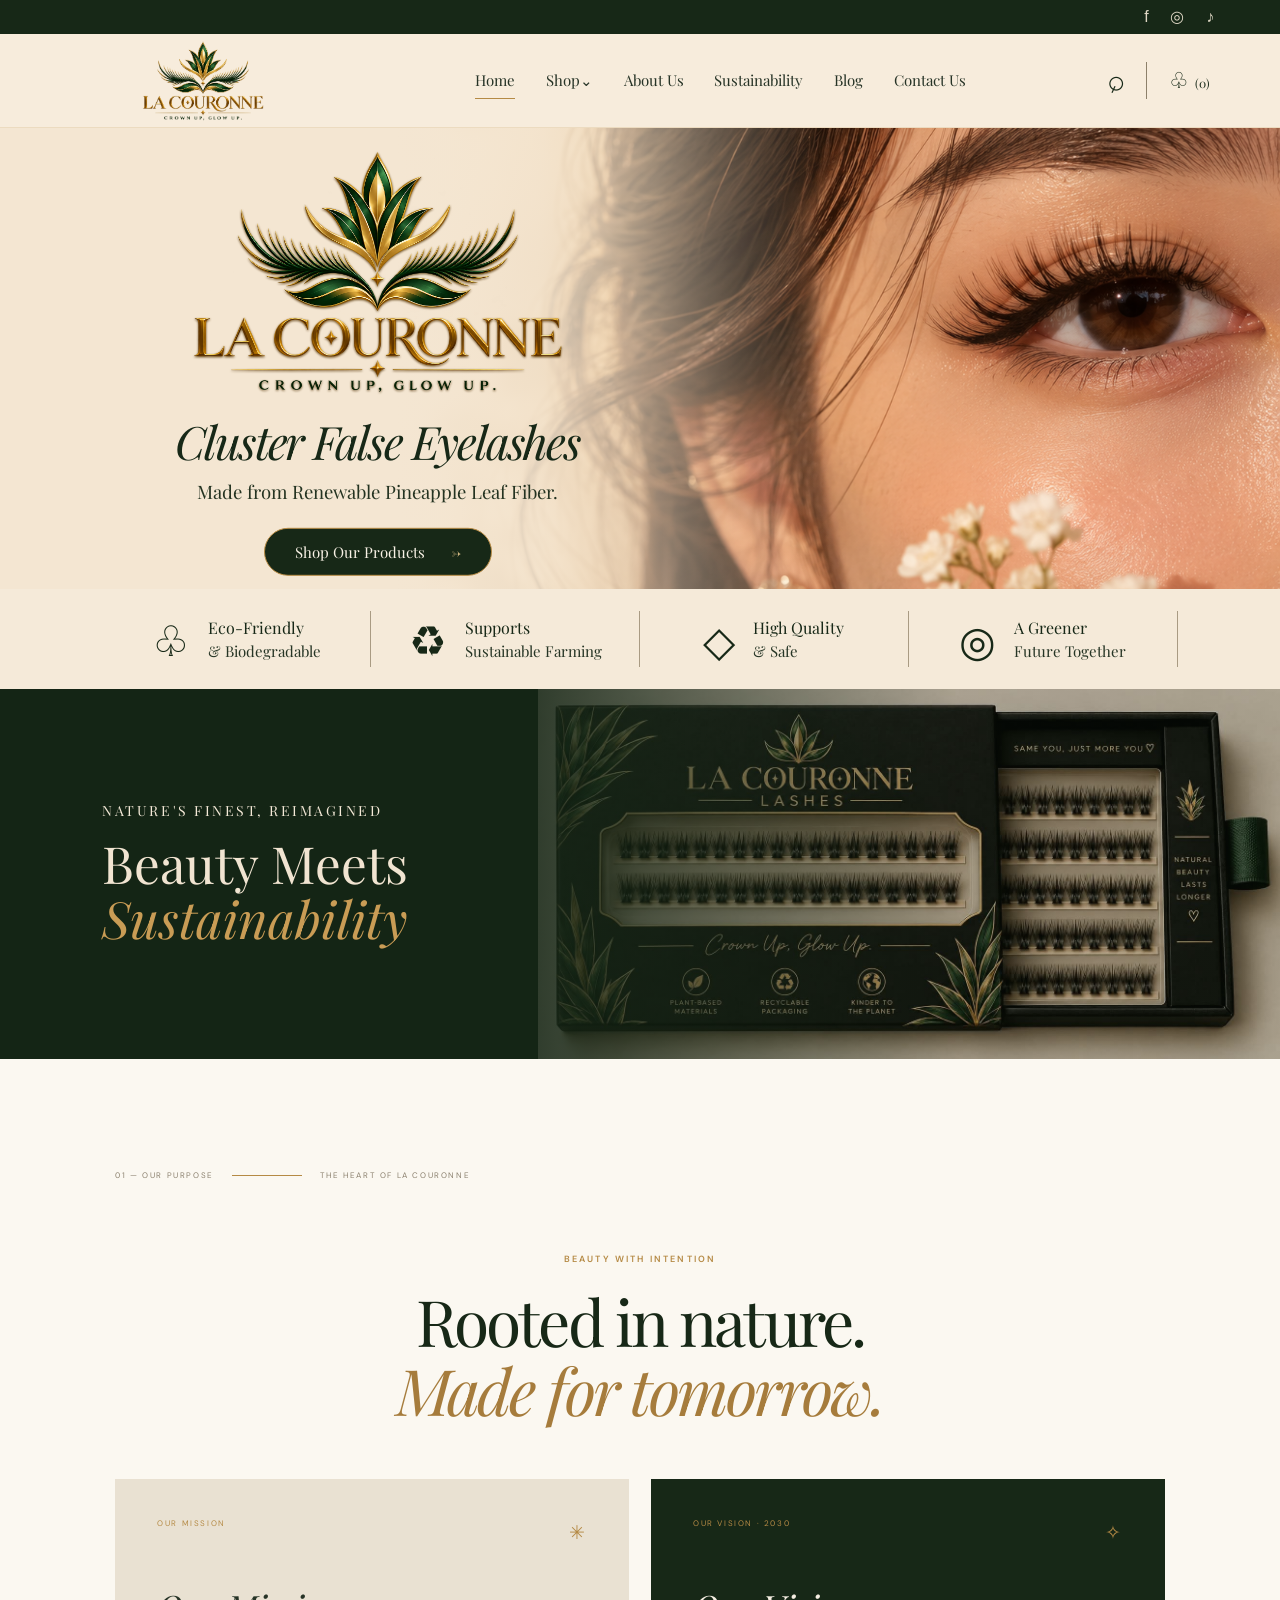
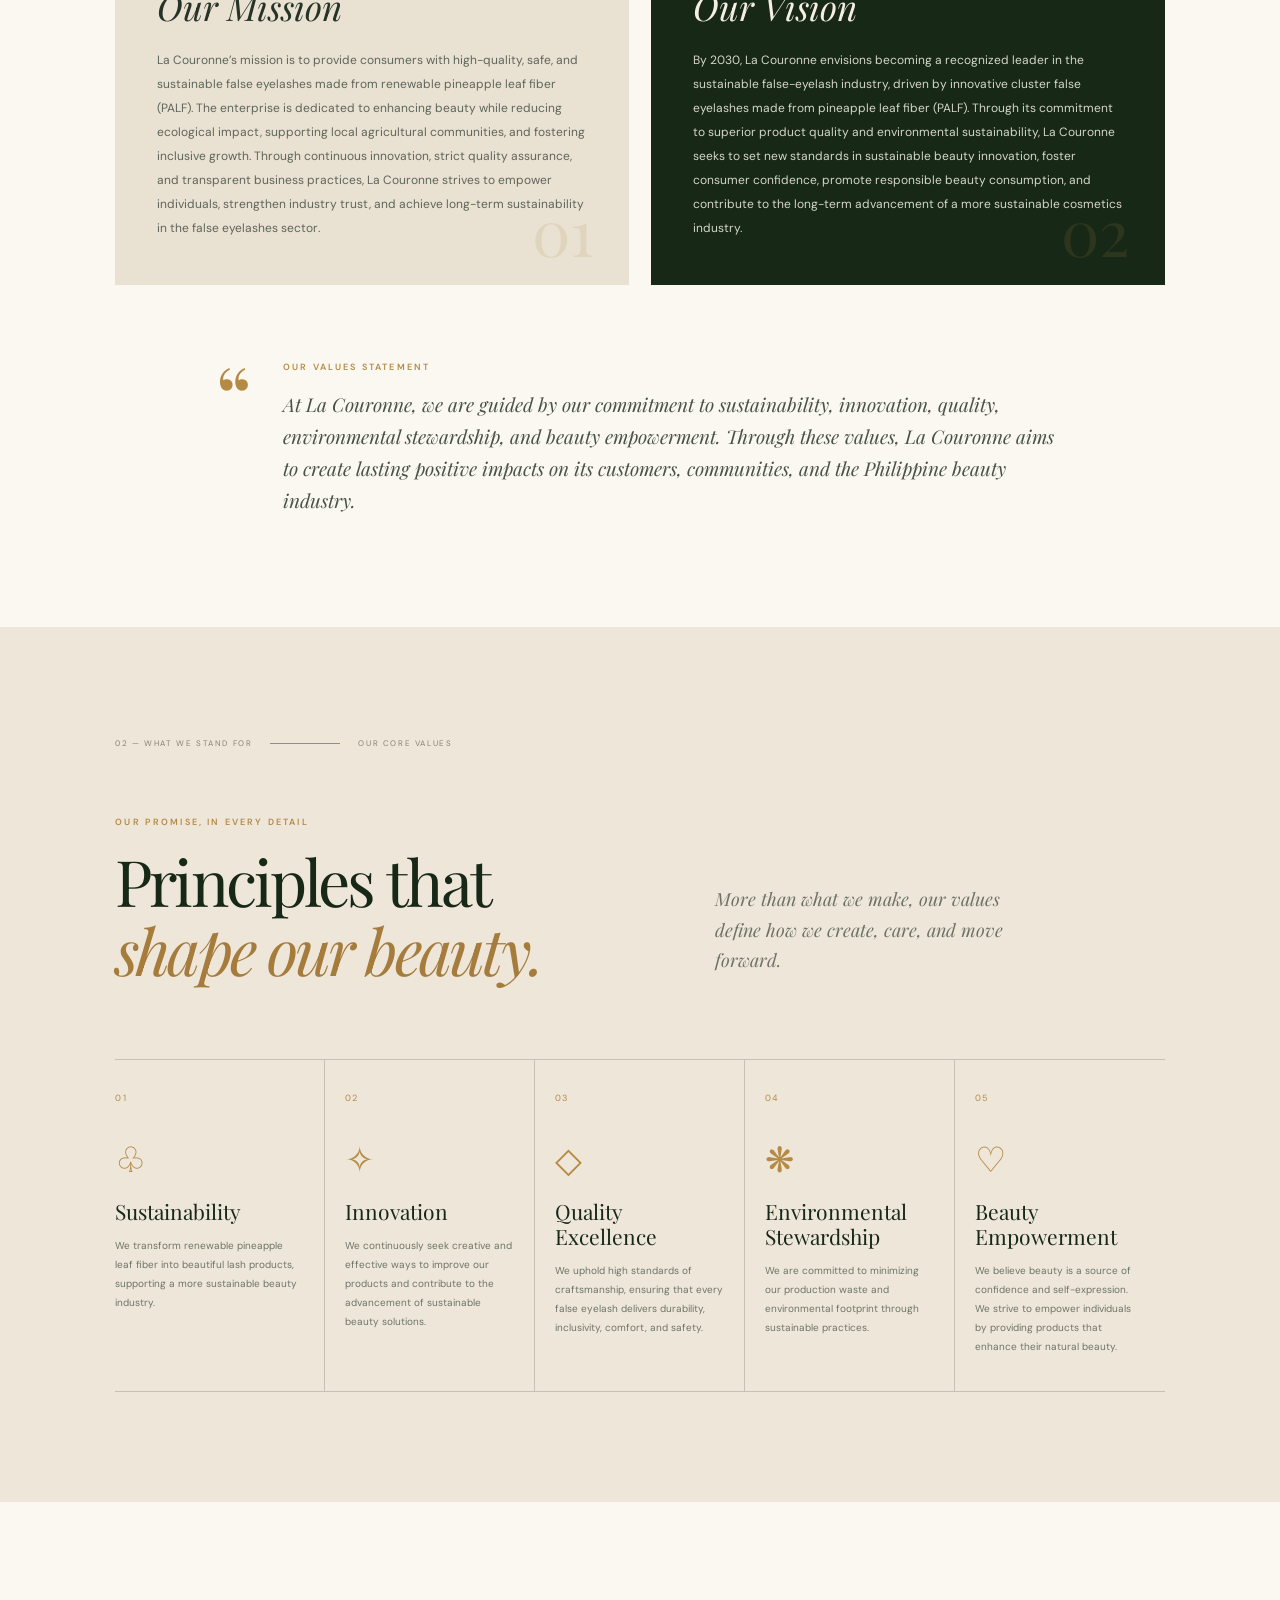
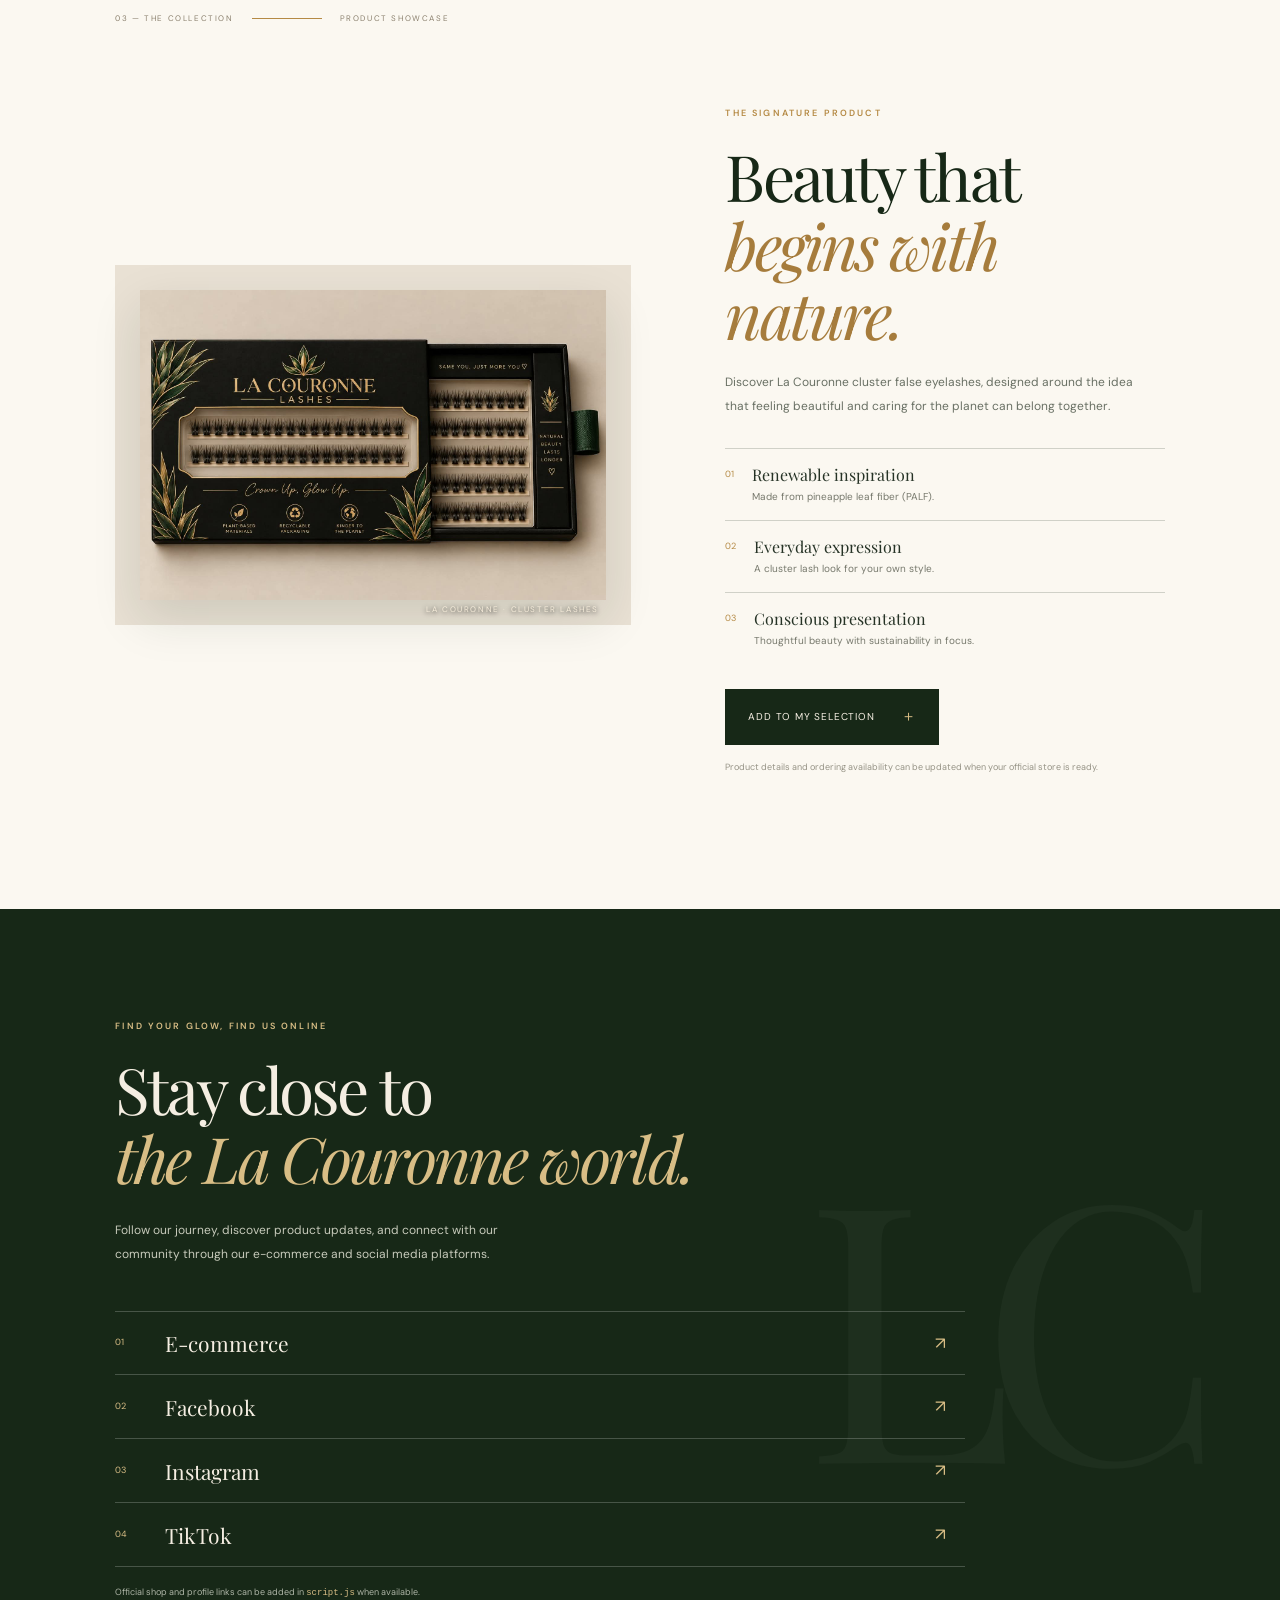
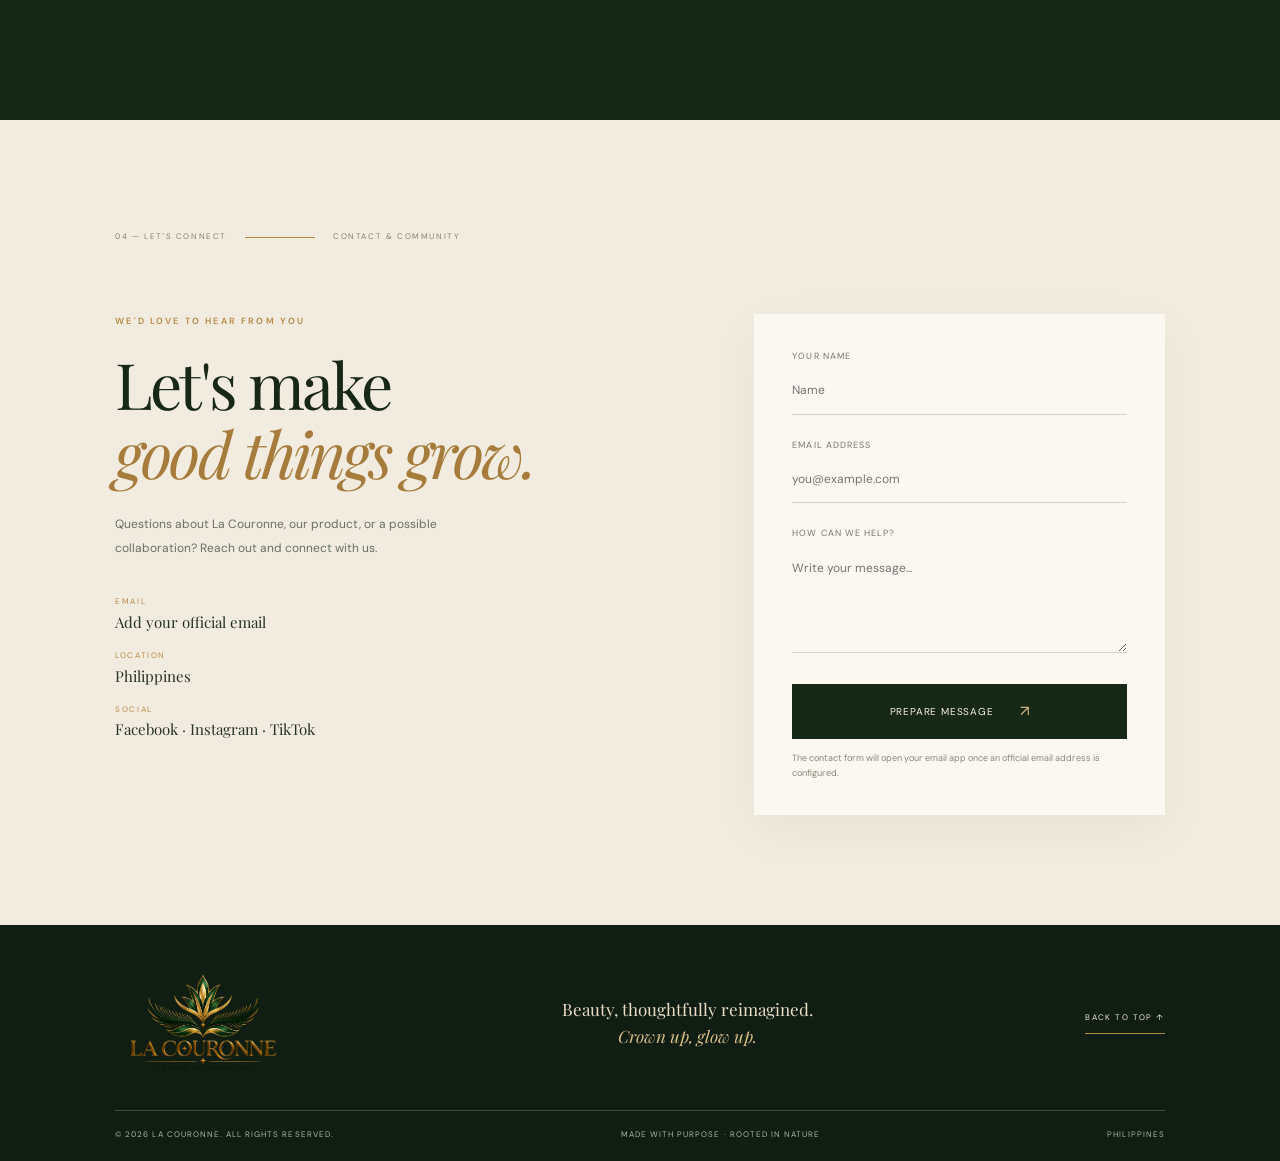
==== commit 87fe65a4: "Add files via upload" ====
--- a/index.html
+++ b/index.html
@@ -12,51 +12,32 @@
   <link rel="stylesheet" href="style.css">
 </head>
 <body>
-  <div class="announcement"><span>BEAUTY, REIMAGINED WITH NATURE</span><span>MADE WITH RENEWABLE PINEAPPLE LEAF FIBER</span></div>
+  <div class="announcement social-top"><span>BEAUTY, REIMAGINED WITH NATURE</span><div class="social-mini"><a href="https://www.facebook.com/share/1CnefY3uRi/" target="_blank" rel="noopener noreferrer" aria-label="Facebook">f</a><a href="https://www.instagram.com/la_couronne143?evlk=YWlhdTFpYmZudWV4" target="_blank" rel="noopener noreferrer" aria-label="Instagram">◎</a><a href="https://www.tiktok.com/@la.couronne2026?_r=1&_t=ZS-9BWS2zkZSGT" target="_blank" rel="noopener noreferrer" aria-label="TikTok">♪</a></div></div>
   <header class="site-header" id="top">
-    <a class="brand" href="#home" aria-label="La Couronne home">
-      <img src="assets/logo.png" alt="La Couronne botanical crown logo">
-    </a>
+    <a class="brand" href="#home" aria-label="La Couronne home"><img src="assets/logo.png" alt="La Couronne"></a>
     <button class="menu-toggle" aria-label="Open navigation" aria-expanded="false"><span></span><span></span></button>
     <nav class="main-nav" aria-label="Main navigation">
-      <a href="#home" class="nav-link active">Home</a>
-      <a href="#mission" class="nav-link">Our Story</a>
-      <a href="#values" class="nav-link">Our Values</a>
-      <a href="#products" class="nav-link">Products</a>
-      <a href="#connect" class="nav-link">Connect</a>
+      <a href="#home" class="nav-link active">Home</a><a href="#products" class="nav-link">Shop⌄</a><a href="#mission" class="nav-link">About Us</a><a href="#sustainability" class="nav-link">Sustainability</a><a href="#values" class="nav-link">Blog</a><a href="#connect" class="nav-link">Contact Us</a>
     </nav>
-    <a class="header-cta" href="#products">Discover the lashes <span>↗</span></a>
+    <div class="header-actions"><a class="search-icon" href="#products" aria-label="Explore products">⌕</a><a class="bag-icon" href="#products" aria-label="Shopping bag">♧ <small>(0)</small></a></div>
   </header>
-
   <main>
-    <section class="hero" id="home">
-      <div class="hero-glow"></div>
+    <section class="hero reference-hero" id="home">
       <div class="hero-copy">
-        <p class="eyebrow reveal">NATURE'S FINEST, REIMAGINED</p>
-        <h1 class="reveal">Crown Up,<br><em>Glow Up.</em></h1>
-        <p class="hero-description reveal">Meet a new expression of beauty. Thoughtfully crafted cluster false eyelashes made with renewable pineapple leaf fiber.</p>
-        <div class="hero-actions reveal">
-          <a class="button button-dark" href="#products">Explore our product <span>↗</span></a>
-          <a class="text-link" href="#mission">Discover our purpose <span>↓</span></a>
-        </div>
-        <div class="hero-note reveal"><span class="note-line"></span><span>BEAUTY THAT THINKS BEYOND ITSELF</span></div>
+        <img class="hero-brand-logo reveal" src="assets/logo.png" alt="La Couronne — Crown Up, Glow Up">
+        <h1 class="reveal">Cluster False Eyelashes</h1>
+        <p class="hero-description reveal">Made from Renewable Pineapple Leaf Fiber.</p>
+        <a class="button button-dark reveal" href="#products">Shop Our Products <span>→</span></a>
       </div>
-      <div class="hero-visual">
-        <div class="hero-image-frame">
-          <img src="assets/hero-woman.png" alt="Beauty close-up featuring elegant eyelashes">
-          <span class="blink-overlay" aria-hidden="true"></span>
-        </div>
-        <div class="hero-vertical">LA COURONNE · CROWN UP, GLOW UP</div>
-      </div>
-      <div class="hero-bottom"><span>01 / 05</span><span class="scroll-cue">SCROLL TO EXPLORE <i>↓</i></span><span>PHILIPPINE BEAUTY, REIMAGINED</span></div>
+      <div class="hero-visual"><img class="hero-woman" src="assets/hero-woman.png" alt="Close-up of a woman wearing elegant cluster eyelashes"><span class="blink-overlay" aria-hidden="true"></span></div>
     </section>
-
-    <section class="benefit-strip" aria-label="Our commitments">
-      <div class="benefit"><span class="benefit-icon">✧</span><div><strong>Plant-inspired</strong><small>Renewable PALF material</small></div></div>
-      <div class="benefit"><span class="benefit-icon">♧</span><div><strong>Conscious beauty</strong><small>A lighter footprint in mind</small></div></div>
-      <div class="benefit"><span class="benefit-icon">◇</span><div><strong>Quality first</strong><small>Comfort, care and confidence</small></div></div>
-      <div class="benefit"><span class="benefit-icon">✦</span><div><strong>Made to empower</strong><small>Beauty in every expression</small></div></div>
+    <section class="benefit-strip reference-benefits" aria-label="Our commitments">
+      <div class="benefit"><span class="benefit-icon">♧</span><div><strong>Eco-Friendly</strong><small>& Biodegradable</small></div></div>
+      <div class="benefit"><span class="benefit-icon">♻</span><div><strong>Supports</strong><small>Sustainable Farming</small></div></div>
+      <div class="benefit"><span class="benefit-icon">◇</span><div><strong>High Quality</strong><small>& Safe</small></div></div>
+      <div class="benefit"><span class="benefit-icon">◎</span><div><strong>A Greener</strong><small>Future Together</small></div></div>
     </section>
+    <section class="sustainability-banner" id="sustainability"><div class="sustainability-copy"><p>NATURE'S FINEST, REIMAGINED</p><h2>Beauty Meets<br><em>Sustainability</em></h2></div><img src="assets/lash-product.jpeg" alt="La Couronne cluster eyelashes packaging"></section>
 
     <section class="intro-section section-pad" id="mission">
       <div class="section-kicker reveal"><span>01 — OUR PURPOSE</span><span class="kicker-line"></span><span>THE HEART OF LA COURONNE</span></div>
--- a/style.css
+++ b/style.css
@@ -9,3 +9,9 @@
 .blink-overlay{position:absolute;left:62%;top:32%;width:35%;height:16%;border-radius:50% 50% 46% 46%;background:linear-gradient(180deg,#b97b55 0%,#d99d78 42%,#e7b38e 100%);transform:scaleY(0);transform-origin:center;pointer-events:none;opacity:.92;animation:eyeBlink 6.4s infinite}
 @keyframes eyeBlink{0%,37%,39%,70%,72%,100%{transform:scaleY(0)}38%,71%{transform:scaleY(1)}}
 @media(prefers-reduced-motion:reduce){.blink-overlay{animation:none;transform:scaleY(0)}}
+/* Homepage restyled to match the La Couronne visual reference */
+.social-top{height:34px;justify-content:flex-end;padding:0 5%;gap:0}.social-top>span{display:none}.social-mini{display:flex;gap:20px;align-items:center}.social-mini a{color:#f4ead7;font-family:Arial,sans-serif;font-size:16px;line-height:1;opacity:.9;transition:opacity .2s,transform .2s}.social-mini a:hover{opacity:1;transform:translateY(-2px)}
+.site-header{height:94px;padding:0 5.5%;background:#f7ecdc}.brand{width:265px;height:86px}.brand img{object-fit:contain}.main-nav{gap:clamp(18px,2.4vw,38px)}.nav-link{font-size:15px}.header-actions{display:flex;align-items:center;gap:22px;font-size:25px;color:var(--forest)}.search-icon{font-family:Arial;font-size:30px;transform:rotate(-20deg)}.bag-icon{border-left:1px solid #8d806a;padding-left:22px;font-size:22px}.bag-icon small{font:12px var(--serif)}.header-cta{display:none}
+.reference-hero{min-height:450px;height:min(36vw,570px);padding:0;display:block;background:#f4e6d2;overflow:hidden;position:relative}.reference-hero .hero-copy{position:absolute;z-index:3;left:8%;top:50%;transform:translateY(-50%);width:43%;max-width:none;text-align:center;padding:0}.hero-brand-logo{width:min(72%,490px);height:auto;object-fit:contain;margin:0 auto 8px;display:block;filter:drop-shadow(0 1px 1px #6a4c21)}.reference-hero h1{font:italic clamp(30px,3.6vw,62px)/1.1 var(--serif);color:var(--forest);margin:12px 0}.reference-hero .hero-description{font:clamp(15px,1.45vw,24px) var(--serif);color:#243321;margin:8px auto 24px;max-width:none}.reference-hero .button{border-radius:30px;border:1px solid #b88b43;padding:13px 30px;font:15px var(--serif);text-transform:none;letter-spacing:0;min-width:220px}.reference-hero .hero-visual{position:absolute;inset:0;width:100%;padding:0;z-index:1}.hero-woman{width:100%;height:100%;object-fit:cover;object-position:60% center;display:block}.reference-hero .hero-visual:before{content:"";position:absolute;inset:0;z-index:2;background:linear-gradient(90deg,#f4e6d2 0%,#f4e6d2 31%,rgba(244,230,210,.88) 42%,rgba(244,230,210,0) 65%)}.reference-hero .blink-overlay{display:none}.reference-benefits{background:#f5ead9;color:var(--forest);padding:22px 8%;gap:0;min-height:92px}.reference-benefits .benefit{border-right:1px solid #a99b83;justify-content:center;padding:0 22px;gap:18px}.reference-benefits .benefit-icon{font-size:42px;color:var(--forest);font-weight:400}.reference-benefits .benefit strong{font-size:16px;color:var(--forest)}.reference-benefits .benefit small{font:15px var(--serif);color:#263525}.sustainability-banner{height:370px;background:#142515;position:relative;overflow:hidden;display:flex;align-items:center;padding:40px 8%;color:#f5ead8}.sustainability-banner:before{content:"";position:absolute;inset:0;background:linear-gradient(90deg,#142515 0%,#142515 35%,rgba(20,37,21,.2) 75%);z-index:1}.sustainability-banner img{position:absolute;right:0;top:0;height:100%;width:58%;object-fit:cover;object-position:center;mix-blend-mode:normal}.sustainability-copy{position:relative;z-index:2}.sustainability-copy p{font:14px var(--serif);letter-spacing:.18em;margin:0 0 16px}.sustainability-copy h2{font:clamp(36px,4vw,60px)/1.08 var(--serif);margin:0;color:#f1e4d1}.sustainability-copy h2 em{color:#c99c55;font-weight:400}
+@media(max-width:900px){.site-header{padding:0 4%;height:80px}.brand{width:220px;height:74px}.main-nav{gap:14px}.nav-link{font-size:12px}.reference-hero{height:480px}.reference-hero .hero-copy{left:4%;width:48%}.hero-brand-logo{width:85%}.reference-benefits{padding:18px 3%}.reference-benefits .benefit{padding:0 10px;gap:10px}.reference-benefits .benefit-icon{font-size:30px}.reference-benefits .benefit strong,.reference-benefits .benefit small{font-size:12px}.sustainability-banner{height:300px}}
+@media(max-width:650px){.social-top{height:28px;padding-right:6%}.site-header{height:76px}.brand{width:190px;height:70px}.main-nav{display:none;position:absolute;top:76px;left:0;right:0;background:#f7ecdc;padding:22px;flex-direction:column;align-items:flex-start;box-shadow:0 12px 20px #17281715}.main-nav.open{display:flex}.menu-toggle{display:flex;flex-direction:column;gap:5px;border:1px solid #c6b38c;border-radius:50%;width:44px;height:44px;align-items:center;justify-content:center}.menu-toggle span{width:17px;height:1px;background:var(--forest)}.header-actions{display:none}.reference-hero{height:570px;min-height:0}.reference-hero .hero-visual{inset:0}.hero-woman{object-position:67% center}.reference-hero .hero-visual:before{background:linear-gradient(180deg,#f4e6d2 0%,rgba(244,230,210,.94) 30%,rgba(244,230,210,.45) 55%,transparent 80%)}.reference-hero .hero-copy{top:28%;left:5%;transform:none;width:90%;text-align:center}.hero-brand-logo{width:min(75%,350px)}.reference-hero h1{font-size:34px}.reference-hero .hero-description{font-size:16px}.reference-benefits{grid-template-columns:repeat(2,1fr);gap:14px;padding:18px 5%}.reference-benefits .benefit{border:0;justify-content:flex-start;padding:8px}.reference-benefits .benefit-icon{font-size:30px}.reference-benefits .benefit strong,.reference-benefits .benefit small{font-size:12px}.sustainability-banner{height:280px;padding:25px 6%}.sustainability-banner img{width:75%;opacity:.65}.sustainability-copy h2{font-size:38px}.sustainability-copy p{font-size:10px}}
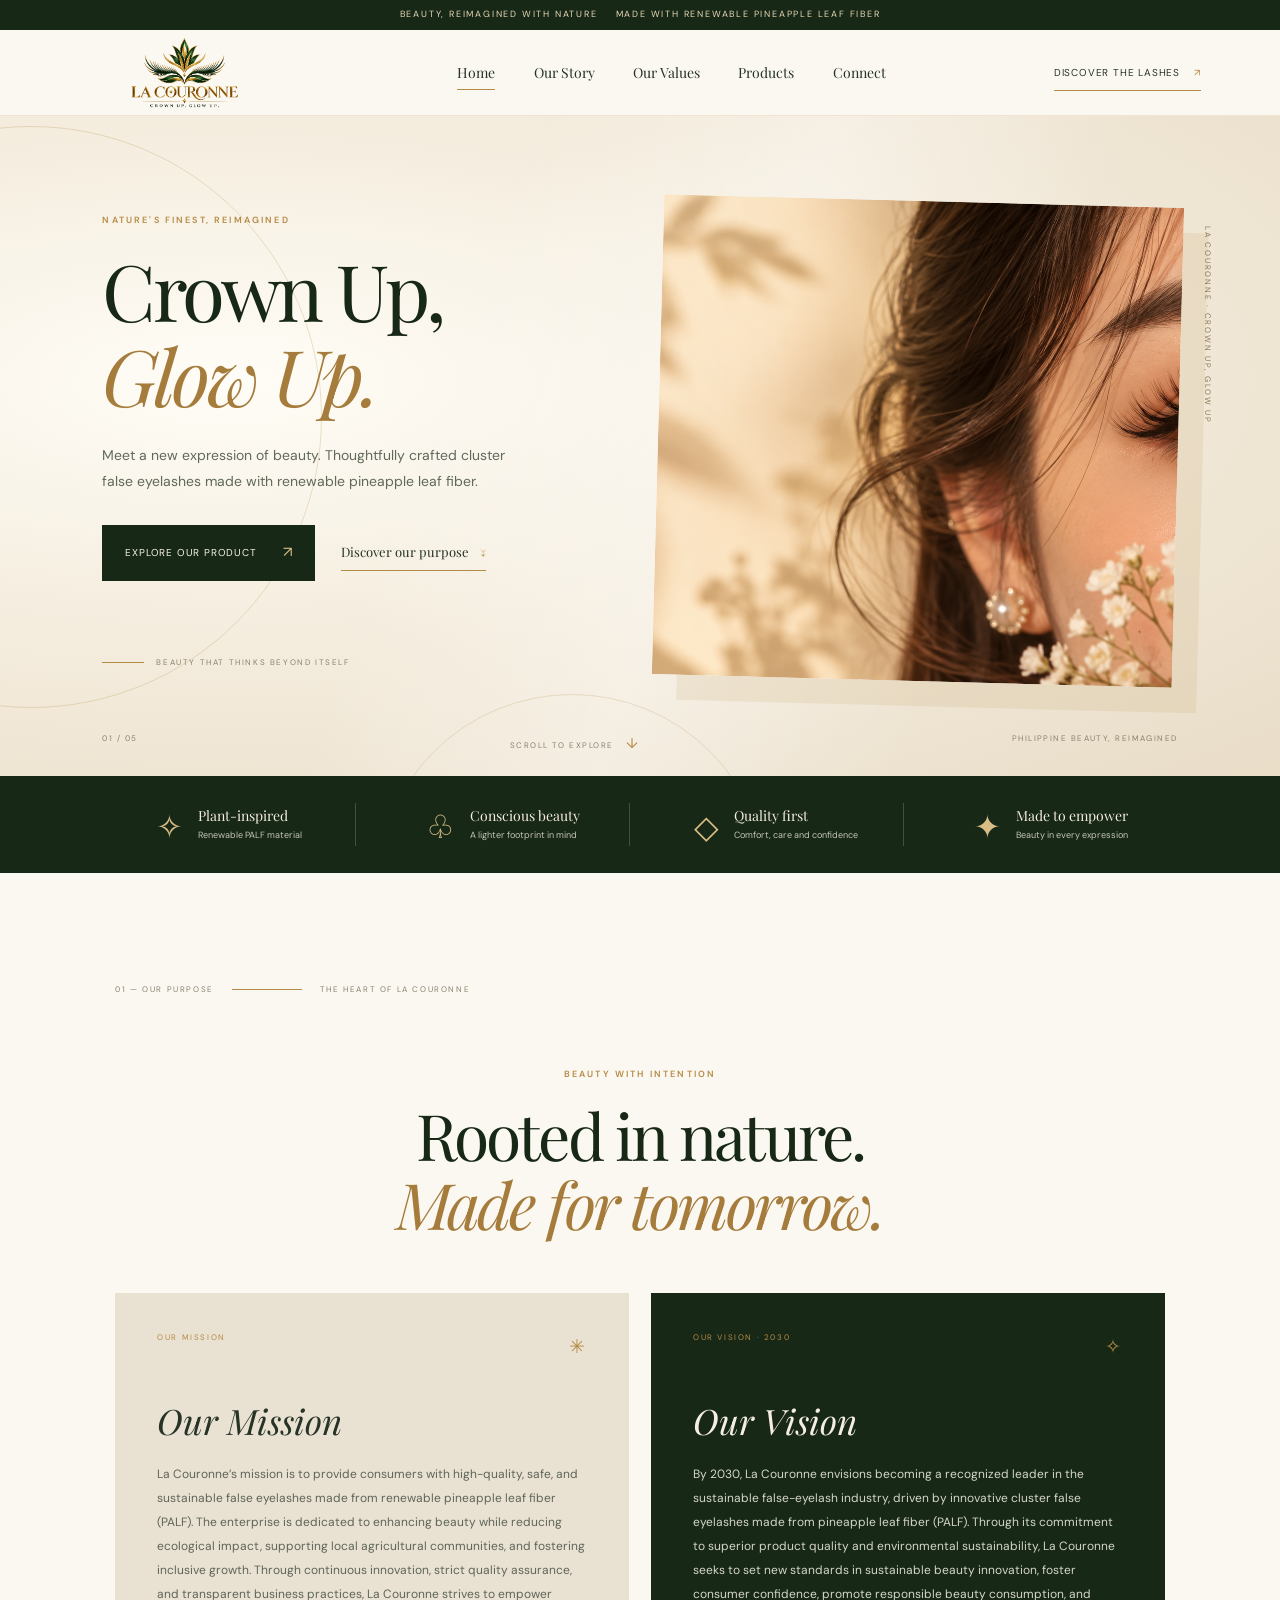
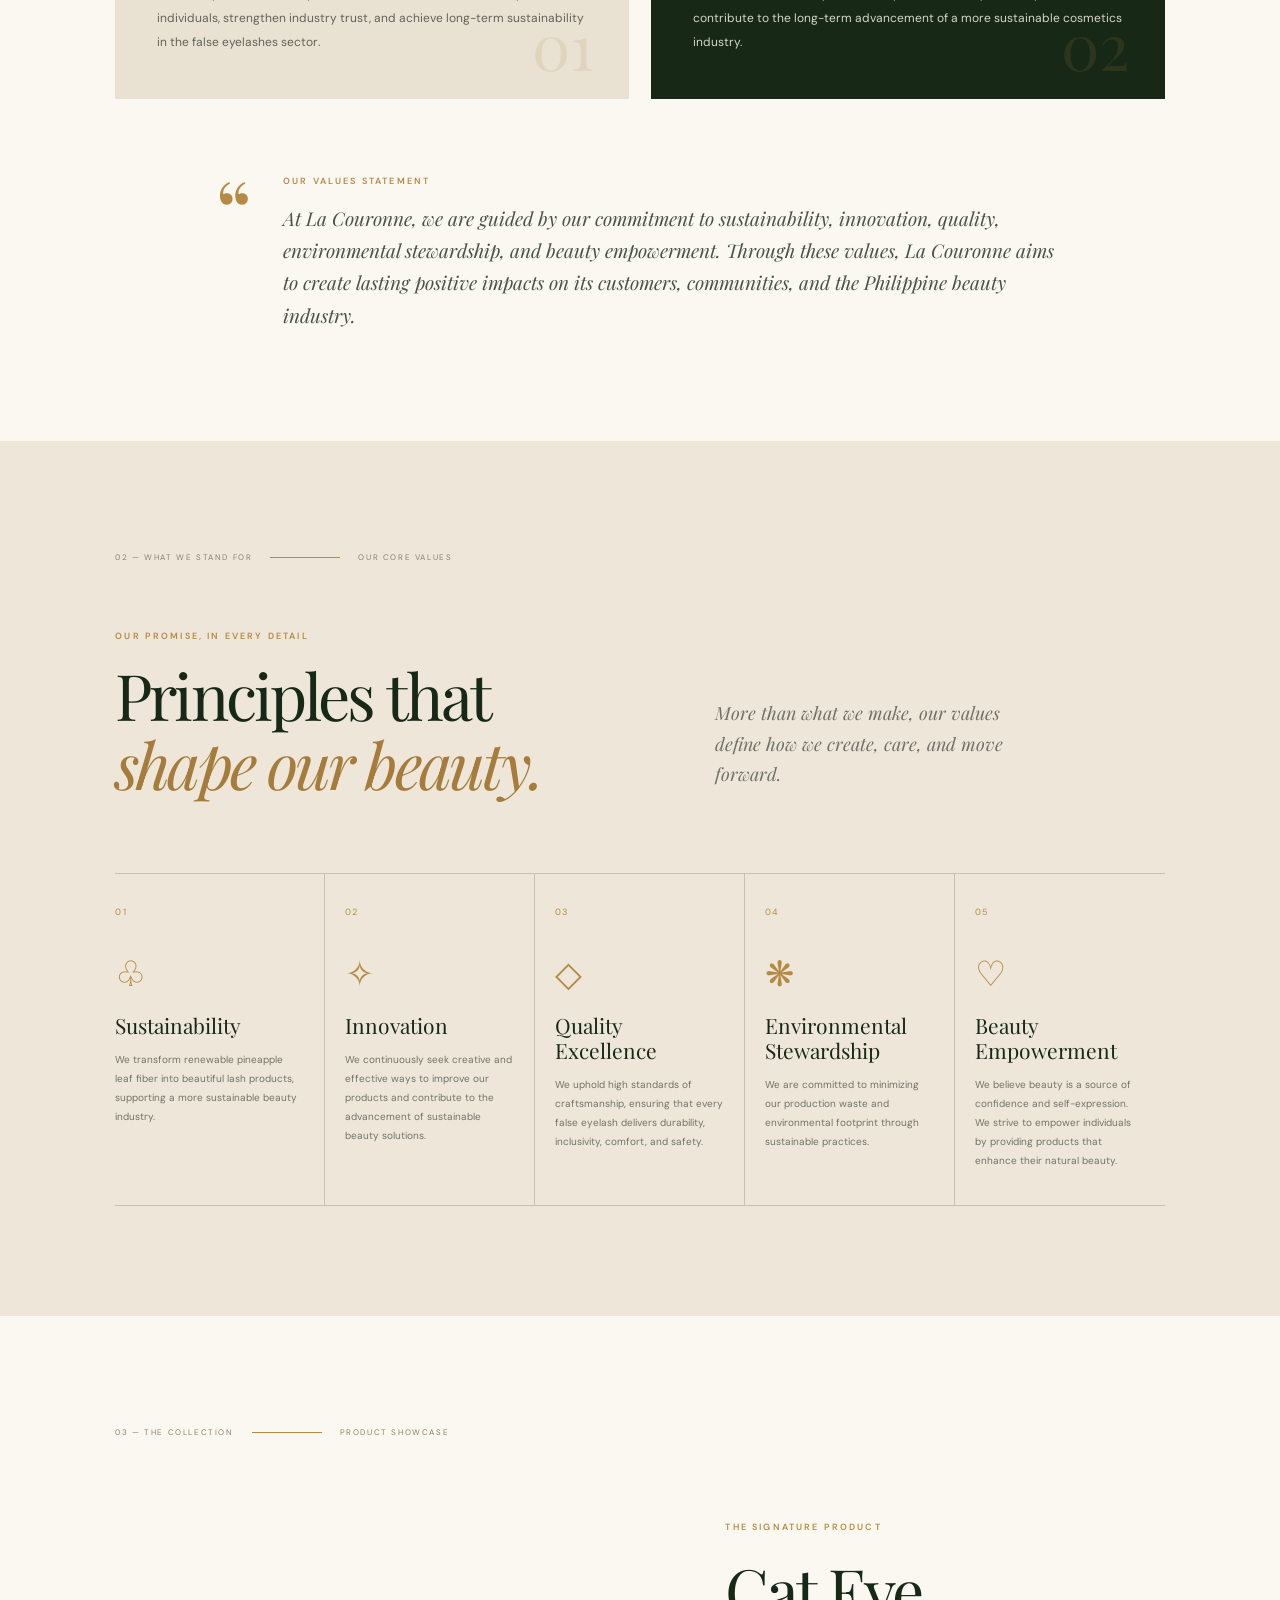
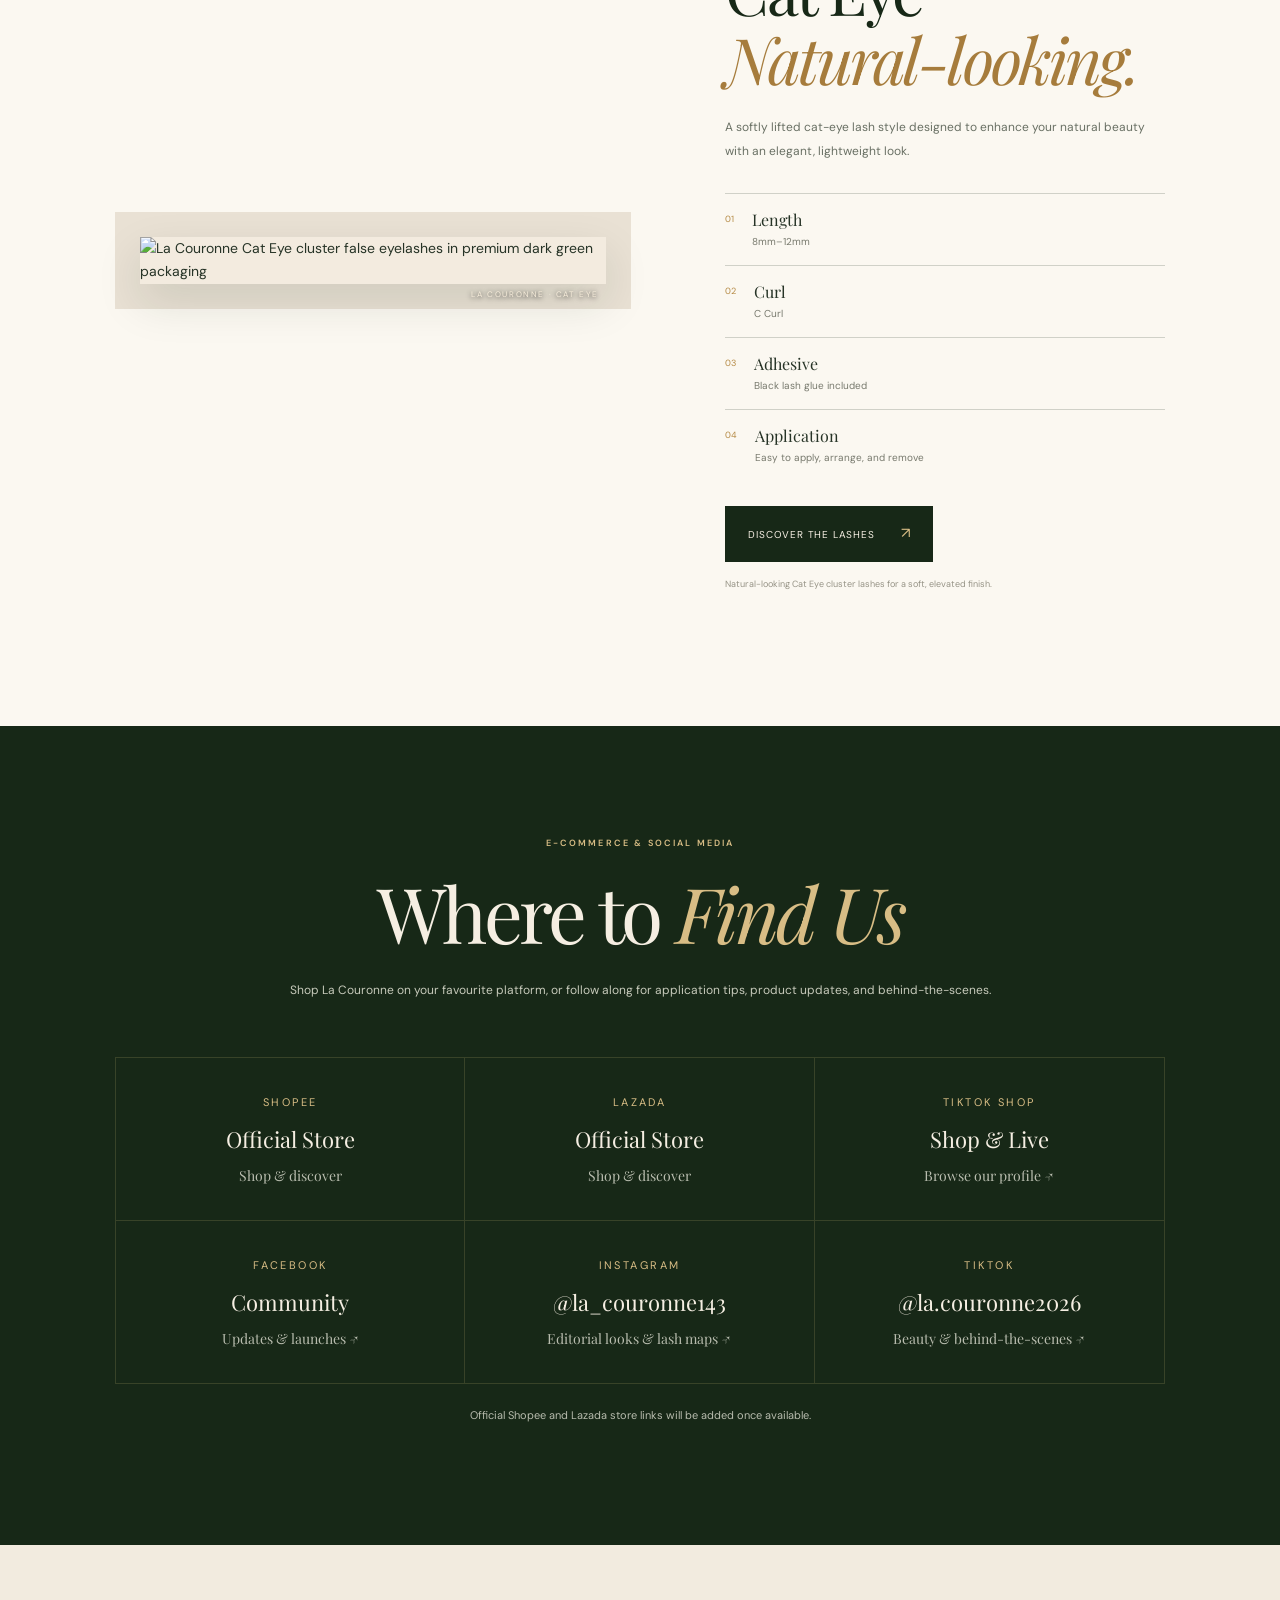
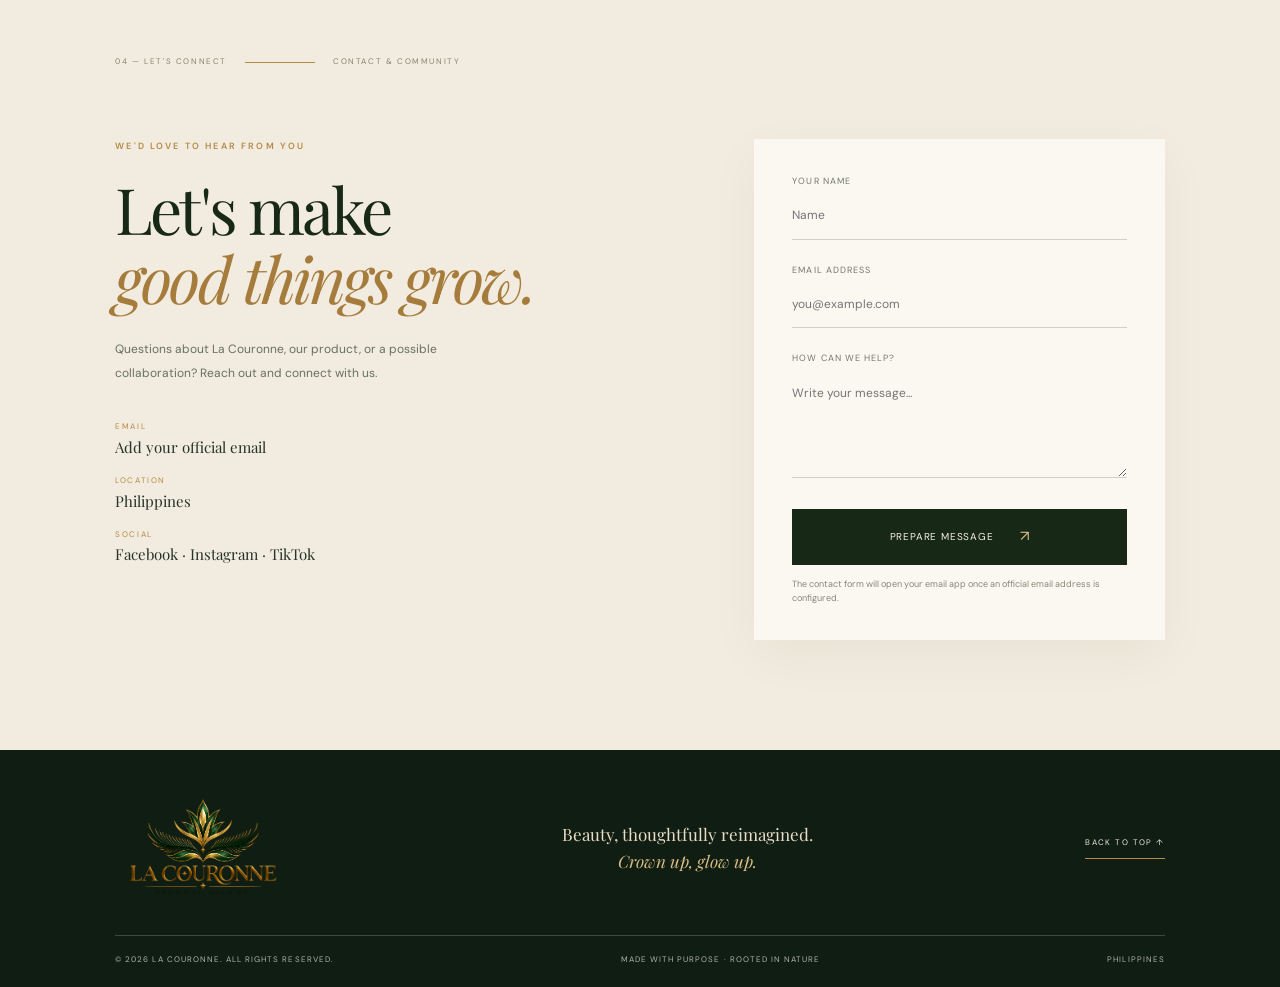
==== commit c04b8d0a: "Add files via upload" ====
--- a/index.html
+++ b/index.html
@@ -12,32 +12,51 @@
   <link rel="stylesheet" href="style.css">
 </head>
 <body>
-  <div class="announcement social-top"><span>BEAUTY, REIMAGINED WITH NATURE</span><div class="social-mini"><a href="https://www.facebook.com/share/1CnefY3uRi/" target="_blank" rel="noopener noreferrer" aria-label="Facebook">f</a><a href="https://www.instagram.com/la_couronne143?evlk=YWlhdTFpYmZudWV4" target="_blank" rel="noopener noreferrer" aria-label="Instagram">◎</a><a href="https://www.tiktok.com/@la.couronne2026?_r=1&_t=ZS-9BWS2zkZSGT" target="_blank" rel="noopener noreferrer" aria-label="TikTok">♪</a></div></div>
+  <div class="announcement"><span>BEAUTY, REIMAGINED WITH NATURE</span><span>MADE WITH RENEWABLE PINEAPPLE LEAF FIBER</span></div>
   <header class="site-header" id="top">
-    <a class="brand" href="#home" aria-label="La Couronne home"><img src="assets/logo.png" alt="La Couronne"></a>
+    <a class="brand" href="#home" aria-label="La Couronne home">
+      <img src="assets/logo.png" alt="La Couronne botanical crown logo">
+    </a>
     <button class="menu-toggle" aria-label="Open navigation" aria-expanded="false"><span></span><span></span></button>
     <nav class="main-nav" aria-label="Main navigation">
-      <a href="#home" class="nav-link active">Home</a><a href="#products" class="nav-link">Shop⌄</a><a href="#mission" class="nav-link">About Us</a><a href="#sustainability" class="nav-link">Sustainability</a><a href="#values" class="nav-link">Blog</a><a href="#connect" class="nav-link">Contact Us</a>
+      <a href="#home" class="nav-link active">Home</a>
+      <a href="#mission" class="nav-link">Our Story</a>
+      <a href="#values" class="nav-link">Our Values</a>
+      <a href="#products" class="nav-link">Products</a>
+      <a href="#connect" class="nav-link">Connect</a>
     </nav>
-    <div class="header-actions"><a class="search-icon" href="#products" aria-label="Explore products">⌕</a><a class="bag-icon" href="#products" aria-label="Shopping bag">♧ <small>(0)</small></a></div>
+    <a class="header-cta" href="#products">Discover the lashes <span>↗</span></a>
   </header>
+
   <main>
-    <section class="hero reference-hero" id="home">
+    <section class="hero" id="home">
+      <div class="hero-glow"></div>
       <div class="hero-copy">
-        <img class="hero-brand-logo reveal" src="assets/logo.png" alt="La Couronne — Crown Up, Glow Up">
-        <h1 class="reveal">Cluster False Eyelashes</h1>
-        <p class="hero-description reveal">Made from Renewable Pineapple Leaf Fiber.</p>
-        <a class="button button-dark reveal" href="#products">Shop Our Products <span>→</span></a>
+        <p class="eyebrow reveal">NATURE'S FINEST, REIMAGINED</p>
+        <h1 class="reveal">Crown Up,<br><em>Glow Up.</em></h1>
+        <p class="hero-description reveal">Meet a new expression of beauty. Thoughtfully crafted cluster false eyelashes made with renewable pineapple leaf fiber.</p>
+        <div class="hero-actions reveal">
+          <a class="button button-dark" href="#products">Explore our product <span>↗</span></a>
+          <a class="text-link" href="#mission">Discover our purpose <span>↓</span></a>
+        </div>
+        <div class="hero-note reveal"><span class="note-line"></span><span>BEAUTY THAT THINKS BEYOND ITSELF</span></div>
       </div>
-      <div class="hero-visual"><img class="hero-woman" src="assets/hero-woman.png" alt="Close-up of a woman wearing elegant cluster eyelashes"><span class="blink-overlay" aria-hidden="true"></span></div>
+      <div class="hero-visual">
+        <div class="hero-image-frame">
+          <img src="assets/hero-woman.png" alt="Beauty close-up featuring elegant eyelashes">
+          <span class="blink-overlay" aria-hidden="true"></span>
+        </div>
+        <div class="hero-vertical">LA COURONNE · CROWN UP, GLOW UP</div>
+      </div>
+      <div class="hero-bottom"><span>01 / 05</span><span class="scroll-cue">SCROLL TO EXPLORE <i>↓</i></span><span>PHILIPPINE BEAUTY, REIMAGINED</span></div>
     </section>
-    <section class="benefit-strip reference-benefits" aria-label="Our commitments">
-      <div class="benefit"><span class="benefit-icon">♧</span><div><strong>Eco-Friendly</strong><small>& Biodegradable</small></div></div>
-      <div class="benefit"><span class="benefit-icon">♻</span><div><strong>Supports</strong><small>Sustainable Farming</small></div></div>
-      <div class="benefit"><span class="benefit-icon">◇</span><div><strong>High Quality</strong><small>& Safe</small></div></div>
-      <div class="benefit"><span class="benefit-icon">◎</span><div><strong>A Greener</strong><small>Future Together</small></div></div>
+
+    <section class="benefit-strip" aria-label="Our commitments">
+      <div class="benefit"><span class="benefit-icon">✧</span><div><strong>Plant-inspired</strong><small>Renewable PALF material</small></div></div>
+      <div class="benefit"><span class="benefit-icon">♧</span><div><strong>Conscious beauty</strong><small>A lighter footprint in mind</small></div></div>
+      <div class="benefit"><span class="benefit-icon">◇</span><div><strong>Quality first</strong><small>Comfort, care and confidence</small></div></div>
+      <div class="benefit"><span class="benefit-icon">✦</span><div><strong>Made to empower</strong><small>Beauty in every expression</small></div></div>
     </section>
-    <section class="sustainability-banner" id="sustainability"><div class="sustainability-copy"><p>NATURE'S FINEST, REIMAGINED</p><h2>Beauty Meets<br><em>Sustainability</em></h2></div><img src="assets/lash-product.jpeg" alt="La Couronne cluster eyelashes packaging"></section>
 
     <section class="intro-section section-pad" id="mission">
       <div class="section-kicker reveal"><span>01 — OUR PURPOSE</span><span class="kicker-line"></span><span>THE HEART OF LA COURONNE</span></div>
@@ -81,36 +100,38 @@
       <div class="section-kicker reveal"><span>03 — THE COLLECTION</span><span class="kicker-line"></span><span>PRODUCT SHOWCASE</span></div>
       <div class="product-layout">
         <div class="product-image reveal">
-          <img src="assets/lash-product.jpeg" alt="La Couronne reusable-looking cluster lash presentation box with rows of lashes">
-          <span class="image-caption">LA COURONNE · CLUSTER LASHES</span>
+          <img src="assets/product-cat-eye.jpg" alt="La Couronne Cat Eye cluster false eyelashes in premium dark green packaging">
+          <span class="image-caption">LA COURONNE · CAT EYE</span>
         </div>
         <div class="product-copy reveal">
           <p class="eyebrow">THE SIGNATURE PRODUCT</p>
-          <h2>Beauty that<br><em>begins with nature.</em></h2>
-          <p class="product-description">Discover La Couronne cluster false eyelashes, designed around the idea that feeling beautiful and caring for the planet can belong together.</p>
-          <div class="product-detail"><span>01</span><div><strong>Renewable inspiration</strong><small>Made from pineapple leaf fiber (PALF).</small></div></div>
-          <div class="product-detail"><span>02</span><div><strong>Everyday expression</strong><small>A cluster lash look for your own style.</small></div></div>
-          <div class="product-detail"><span>03</span><div><strong>Conscious presentation</strong><small>Thoughtful beauty with sustainability in focus.</small></div></div>
-          <button class="button button-dark add-to-bag" type="button">Add to my selection <span>＋</span></button>
-          <p class="product-disclaimer">Product details and ordering availability can be updated when your official store is ready.</p>
+          <h2>Cat Eye<br><em>Natural-looking.</em></h2>
+          <p class="product-description">A softly lifted cat-eye lash style designed to enhance your natural beauty with an elegant, lightweight look.</p>
+          <div class="product-detail"><span>01</span><div><strong>Length</strong><small>8mm–12mm</small></div></div>
+          <div class="product-detail"><span>02</span><div><strong>Curl</strong><small>C Curl</small></div></div>
+          <div class="product-detail"><span>03</span><div><strong>Adhesive</strong><small>Black lash glue included</small></div></div>
+          <div class="product-detail"><span>04</span><div><strong>Application</strong><small>Easy to apply, arrange, and remove</small></div></div>
+          <button class="button button-dark add-to-bag" type="button">Discover the lashes <span>↗</span></button>
+          <p class="product-disclaimer">Natural-looking Cat Eye cluster lashes for a soft, elevated finish.</p>
         </div>
       </div>
     </section>
 
     <section class="platform-section section-pad" id="platforms">
       <div class="platform-inner reveal">
-        <p class="eyebrow">FIND YOUR GLOW, FIND US ONLINE</p>
-        <h2>Stay close to<br><em>the La Couronne world.</em></h2>
-        <p>Follow our journey, discover product updates, and connect with our community through our e-commerce and social media platforms.</p>
-        <div class="platform-links">
-          <a href="#connect" class="platform-link"><span>01</span><strong>E-commerce</strong><b>↗</b></a>
-          <a href="#connect" class="platform-link"><span>02</span><strong>Facebook</strong><b>↗</b></a>
-          <a href="#connect" class="platform-link"><span>03</span><strong>Instagram</strong><b>↗</b></a>
-          <a href="#connect" class="platform-link"><span>04</span><strong>TikTok</strong><b>↗</b></a>
+        <p class="eyebrow">E-COMMERCE & SOCIAL MEDIA</p>
+        <h2>Where to <em>Find Us</em></h2>
+        <p>Shop La Couronne on your favourite platform, or follow along for application tips, product updates, and behind-the-scenes.</p>
+        <div class="platform-grid">
+          <a class="platform-card" href="#platforms" aria-label="Shopee official store link coming soon"><span class="platform-label">SHOPEE</span><strong>Official Store</strong><small>Shop & discover</small></a>
+          <a class="platform-card" href="#platforms" aria-label="Lazada official store link coming soon"><span class="platform-label">LAZADA</span><strong>Official Store</strong><small>Shop & discover</small></a>
+          <a class="platform-card" href="https://www.tiktok.com/@la.couronne2026?_r=1&_t=ZS-9BWS2zkZSGT" target="_blank" rel="noopener"><span class="platform-label">TIKTOK SHOP</span><strong>Shop & Live</strong><small>Browse our profile ↗</small></a>
+          <a class="platform-card" href="https://www.facebook.com/share/1CnefY3uRi/" target="_blank" rel="noopener"><span class="platform-label">FACEBOOK</span><strong>Community</strong><small>Updates & launches ↗</small></a>
+          <a class="platform-card" href="https://www.instagram.com/la_couronne143?evlk=YWlhdTFpYmZudWV4" target="_blank" rel="noopener"><span class="platform-label">INSTAGRAM</span><strong>@la_couronne143</strong><small>Editorial looks & lash maps ↗</small></a>
+          <a class="platform-card" href="https://www.tiktok.com/@la.couronne2026?_r=1&_t=ZS-9BWS2zkZSGT" target="_blank" rel="noopener"><span class="platform-label">TIKTOK</span><strong>@la.couronne2026</strong><small>Beauty & behind-the-scenes ↗</small></a>
         </div>
-        <p class="platform-note">Official shop and profile links can be added in <code>script.js</code> when available.</p>
+        <p class="platform-note">Official Shopee and Lazada store links will be added once available.</p>
       </div>
-      <div class="platform-decoration">LC</div>
     </section>
 
     <section class="contact-section section-pad" id="connect">
--- a/style.css
+++ b/style.css
@@ -9,9 +9,19 @@
 .blink-overlay{position:absolute;left:62%;top:32%;width:35%;height:16%;border-radius:50% 50% 46% 46%;background:linear-gradient(180deg,#b97b55 0%,#d99d78 42%,#e7b38e 100%);transform:scaleY(0);transform-origin:center;pointer-events:none;opacity:.92;animation:eyeBlink 6.4s infinite}
 @keyframes eyeBlink{0%,37%,39%,70%,72%,100%{transform:scaleY(0)}38%,71%{transform:scaleY(1)}}
 @media(prefers-reduced-motion:reduce){.blink-overlay{animation:none;transform:scaleY(0)}}
-/* Homepage restyled to match the La Couronne visual reference */
-.social-top{height:34px;justify-content:flex-end;padding:0 5%;gap:0}.social-top>span{display:none}.social-mini{display:flex;gap:20px;align-items:center}.social-mini a{color:#f4ead7;font-family:Arial,sans-serif;font-size:16px;line-height:1;opacity:.9;transition:opacity .2s,transform .2s}.social-mini a:hover{opacity:1;transform:translateY(-2px)}
-.site-header{height:94px;padding:0 5.5%;background:#f7ecdc}.brand{width:265px;height:86px}.brand img{object-fit:contain}.main-nav{gap:clamp(18px,2.4vw,38px)}.nav-link{font-size:15px}.header-actions{display:flex;align-items:center;gap:22px;font-size:25px;color:var(--forest)}.search-icon{font-family:Arial;font-size:30px;transform:rotate(-20deg)}.bag-icon{border-left:1px solid #8d806a;padding-left:22px;font-size:22px}.bag-icon small{font:12px var(--serif)}.header-cta{display:none}
-.reference-hero{min-height:450px;height:min(36vw,570px);padding:0;display:block;background:#f4e6d2;overflow:hidden;position:relative}.reference-hero .hero-copy{position:absolute;z-index:3;left:8%;top:50%;transform:translateY(-50%);width:43%;max-width:none;text-align:center;padding:0}.hero-brand-logo{width:min(72%,490px);height:auto;object-fit:contain;margin:0 auto 8px;display:block;filter:drop-shadow(0 1px 1px #6a4c21)}.reference-hero h1{font:italic clamp(30px,3.6vw,62px)/1.1 var(--serif);color:var(--forest);margin:12px 0}.reference-hero .hero-description{font:clamp(15px,1.45vw,24px) var(--serif);color:#243321;margin:8px auto 24px;max-width:none}.reference-hero .button{border-radius:30px;border:1px solid #b88b43;padding:13px 30px;font:15px var(--serif);text-transform:none;letter-spacing:0;min-width:220px}.reference-hero .hero-visual{position:absolute;inset:0;width:100%;padding:0;z-index:1}.hero-woman{width:100%;height:100%;object-fit:cover;object-position:60% center;display:block}.reference-hero .hero-visual:before{content:"";position:absolute;inset:0;z-index:2;background:linear-gradient(90deg,#f4e6d2 0%,#f4e6d2 31%,rgba(244,230,210,.88) 42%,rgba(244,230,210,0) 65%)}.reference-hero .blink-overlay{display:none}.reference-benefits{background:#f5ead9;color:var(--forest);padding:22px 8%;gap:0;min-height:92px}.reference-benefits .benefit{border-right:1px solid #a99b83;justify-content:center;padding:0 22px;gap:18px}.reference-benefits .benefit-icon{font-size:42px;color:var(--forest);font-weight:400}.reference-benefits .benefit strong{font-size:16px;color:var(--forest)}.reference-benefits .benefit small{font:15px var(--serif);color:#263525}.sustainability-banner{height:370px;background:#142515;position:relative;overflow:hidden;display:flex;align-items:center;padding:40px 8%;color:#f5ead8}.sustainability-banner:before{content:"";position:absolute;inset:0;background:linear-gradient(90deg,#142515 0%,#142515 35%,rgba(20,37,21,.2) 75%);z-index:1}.sustainability-banner img{position:absolute;right:0;top:0;height:100%;width:58%;object-fit:cover;object-position:center;mix-blend-mode:normal}.sustainability-copy{position:relative;z-index:2}.sustainability-copy p{font:14px var(--serif);letter-spacing:.18em;margin:0 0 16px}.sustainability-copy h2{font:clamp(36px,4vw,60px)/1.08 var(--serif);margin:0;color:#f1e4d1}.sustainability-copy h2 em{color:#c99c55;font-weight:400}
-@media(max-width:900px){.site-header{padding:0 4%;height:80px}.brand{width:220px;height:74px}.main-nav{gap:14px}.nav-link{font-size:12px}.reference-hero{height:480px}.reference-hero .hero-copy{left:4%;width:48%}.hero-brand-logo{width:85%}.reference-benefits{padding:18px 3%}.reference-benefits .benefit{padding:0 10px;gap:10px}.reference-benefits .benefit-icon{font-size:30px}.reference-benefits .benefit strong,.reference-benefits .benefit small{font-size:12px}.sustainability-banner{height:300px}}
-@media(max-width:650px){.social-top{height:28px;padding-right:6%}.site-header{height:76px}.brand{width:190px;height:70px}.main-nav{display:none;position:absolute;top:76px;left:0;right:0;background:#f7ecdc;padding:22px;flex-direction:column;align-items:flex-start;box-shadow:0 12px 20px #17281715}.main-nav.open{display:flex}.menu-toggle{display:flex;flex-direction:column;gap:5px;border:1px solid #c6b38c;border-radius:50%;width:44px;height:44px;align-items:center;justify-content:center}.menu-toggle span{width:17px;height:1px;background:var(--forest)}.header-actions{display:none}.reference-hero{height:570px;min-height:0}.reference-hero .hero-visual{inset:0}.hero-woman{object-position:67% center}.reference-hero .hero-visual:before{background:linear-gradient(180deg,#f4e6d2 0%,rgba(244,230,210,.94) 30%,rgba(244,230,210,.45) 55%,transparent 80%)}.reference-hero .hero-copy{top:28%;left:5%;transform:none;width:90%;text-align:center}.hero-brand-logo{width:min(75%,350px)}.reference-hero h1{font-size:34px}.reference-hero .hero-description{font-size:16px}.reference-benefits{grid-template-columns:repeat(2,1fr);gap:14px;padding:18px 5%}.reference-benefits .benefit{border:0;justify-content:flex-start;padding:8px}.reference-benefits .benefit-icon{font-size:30px}.reference-benefits .benefit strong,.reference-benefits .benefit small{font-size:12px}.sustainability-banner{height:280px;padding:25px 6%}.sustainability-banner img{width:75%;opacity:.65}.sustainability-copy h2{font-size:38px}.sustainability-copy p{font-size:10px}}
+
+/* Product showcase details and six-card social/e-commerce grid */
+.product-image img{max-height:650px;object-fit:contain;background:#f3ebdf}
+.platform-inner{max-width:100%;text-align:center}
+.platform-inner h2{font-size:clamp(48px,6vw,82px);margin:20px 0 24px}
+.platform-inner>p:not(.eyebrow):not(.platform-note){max-width:720px;margin:0 auto 55px}
+.platform-grid{display:grid;grid-template-columns:repeat(3,1fr);border:1px solid #b7a66c35;margin:0 auto;max-width:1200px}
+.platform-card{min-height:150px;padding:35px 20px;display:flex;flex-direction:column;align-items:center;justify-content:center;gap:12px;color:#f5eee2;border-right:1px solid #b7a66c35;border-bottom:1px solid #b7a66c35;transition:background .3s,transform .3s}
+.platform-card:nth-child(3n){border-right:0}
+.platform-card:nth-child(n+4){border-bottom:0}
+.platform-card:hover{background:#ffffff08;transform:translateY(-3px)}
+.platform-label{font-size:11px;letter-spacing:.22em;color:var(--gold-light)}
+.platform-card strong{font:22px var(--serif);font-weight:400}
+.platform-card small{font:14px var(--serif);color:#b8bcae}
+.platform-note{margin-top:22px;color:#b8bcae;font-size:11px}
+@media(max-width:700px){.platform-grid{grid-template-columns:1fr 1fr}.platform-card{min-height:130px;padding:22px 12px}.platform-card:nth-child(3n){border-right:1px solid #b7a66c35}.platform-card:nth-child(2n){border-right:0}.platform-card:nth-child(n+4){border-bottom:1px solid #b7a66c35}.platform-card:nth-child(n+5){border-bottom:0}.platform-card strong{font-size:17px}.platform-card small{font-size:12px}.platform-inner h2{font-size:45px}}
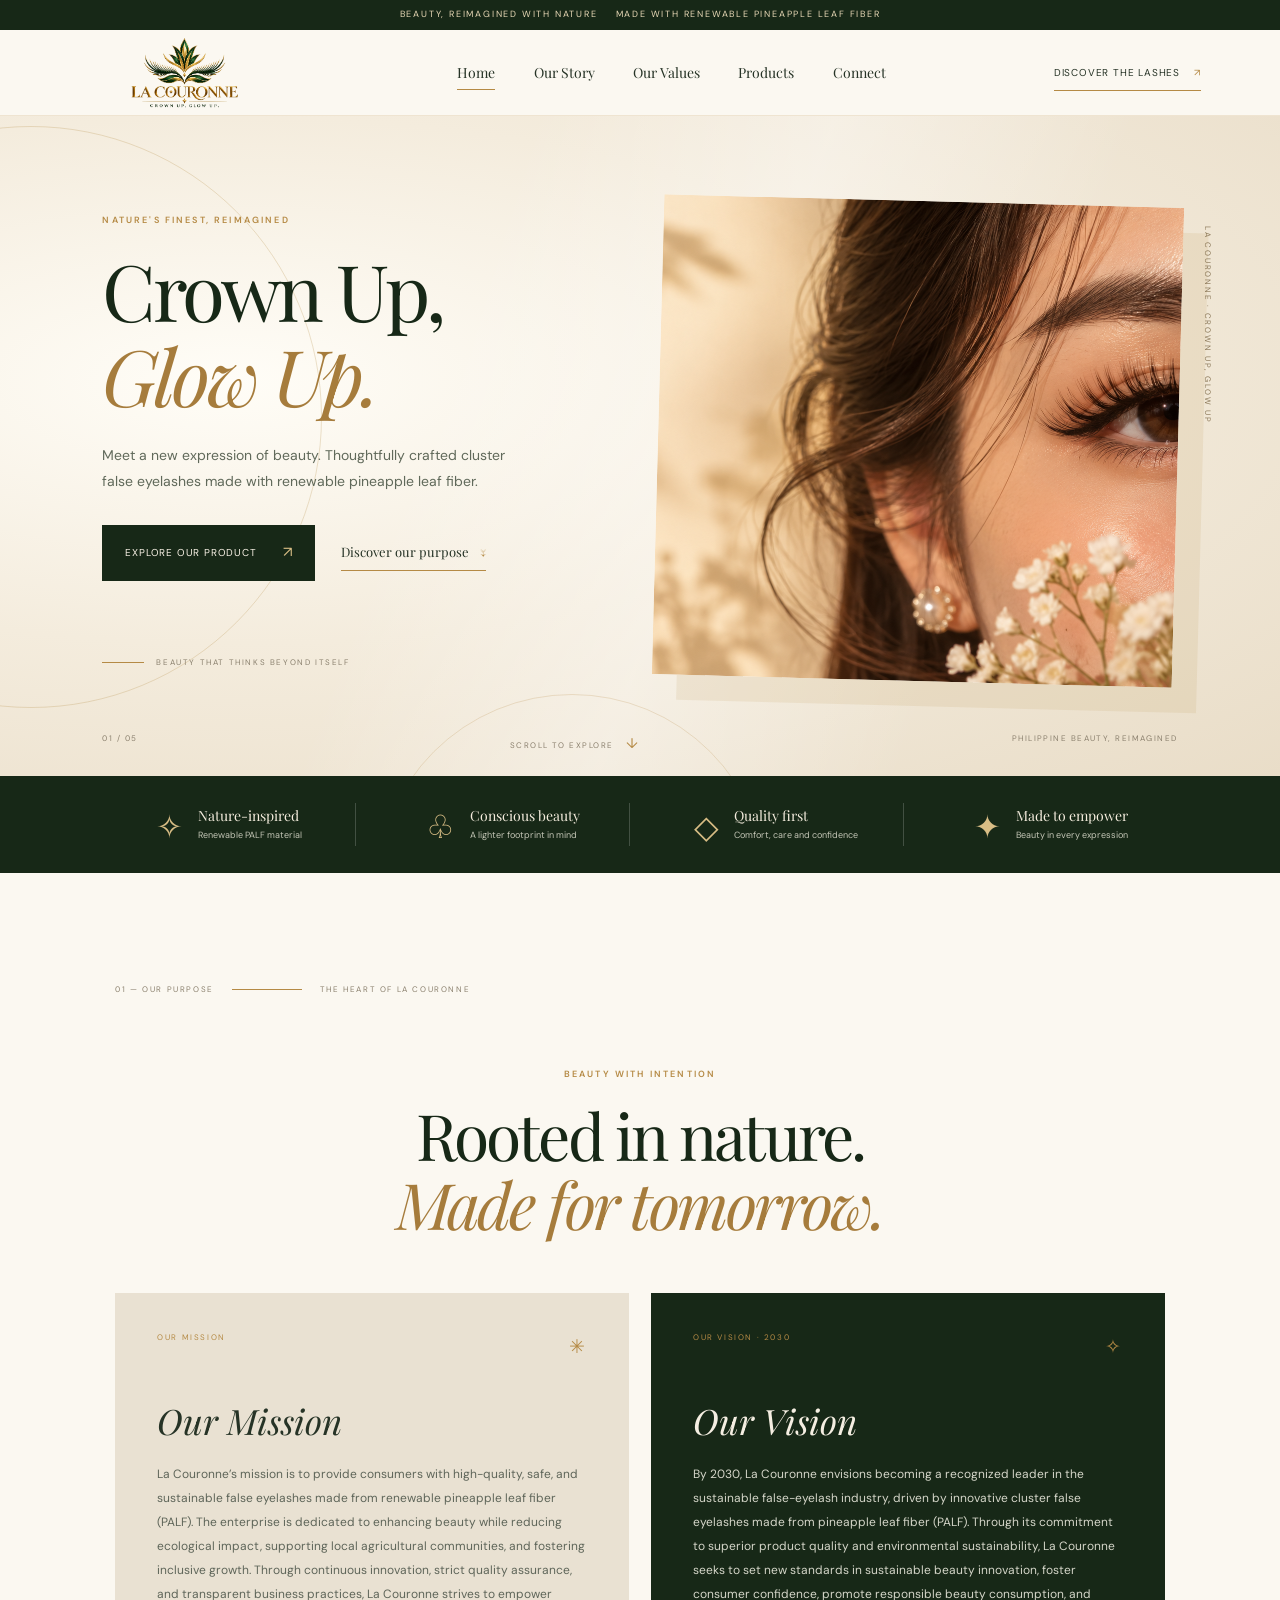
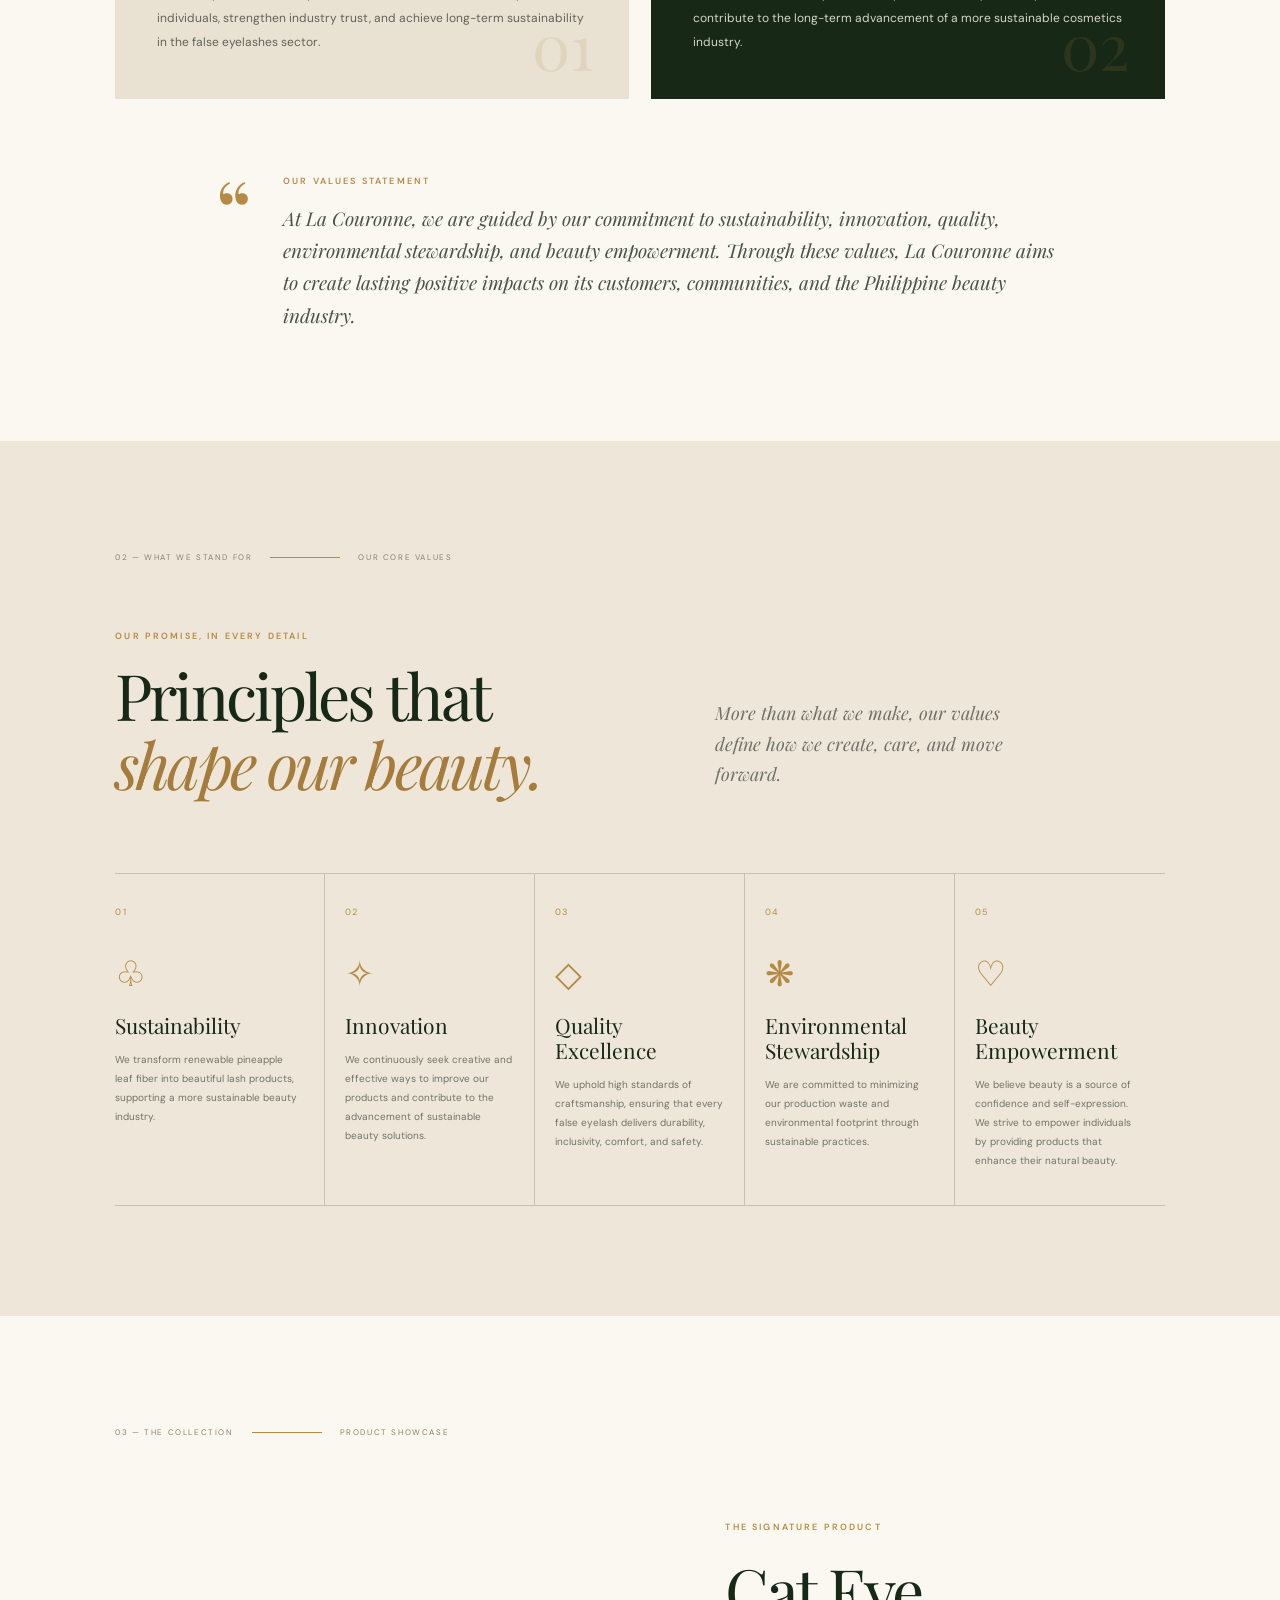
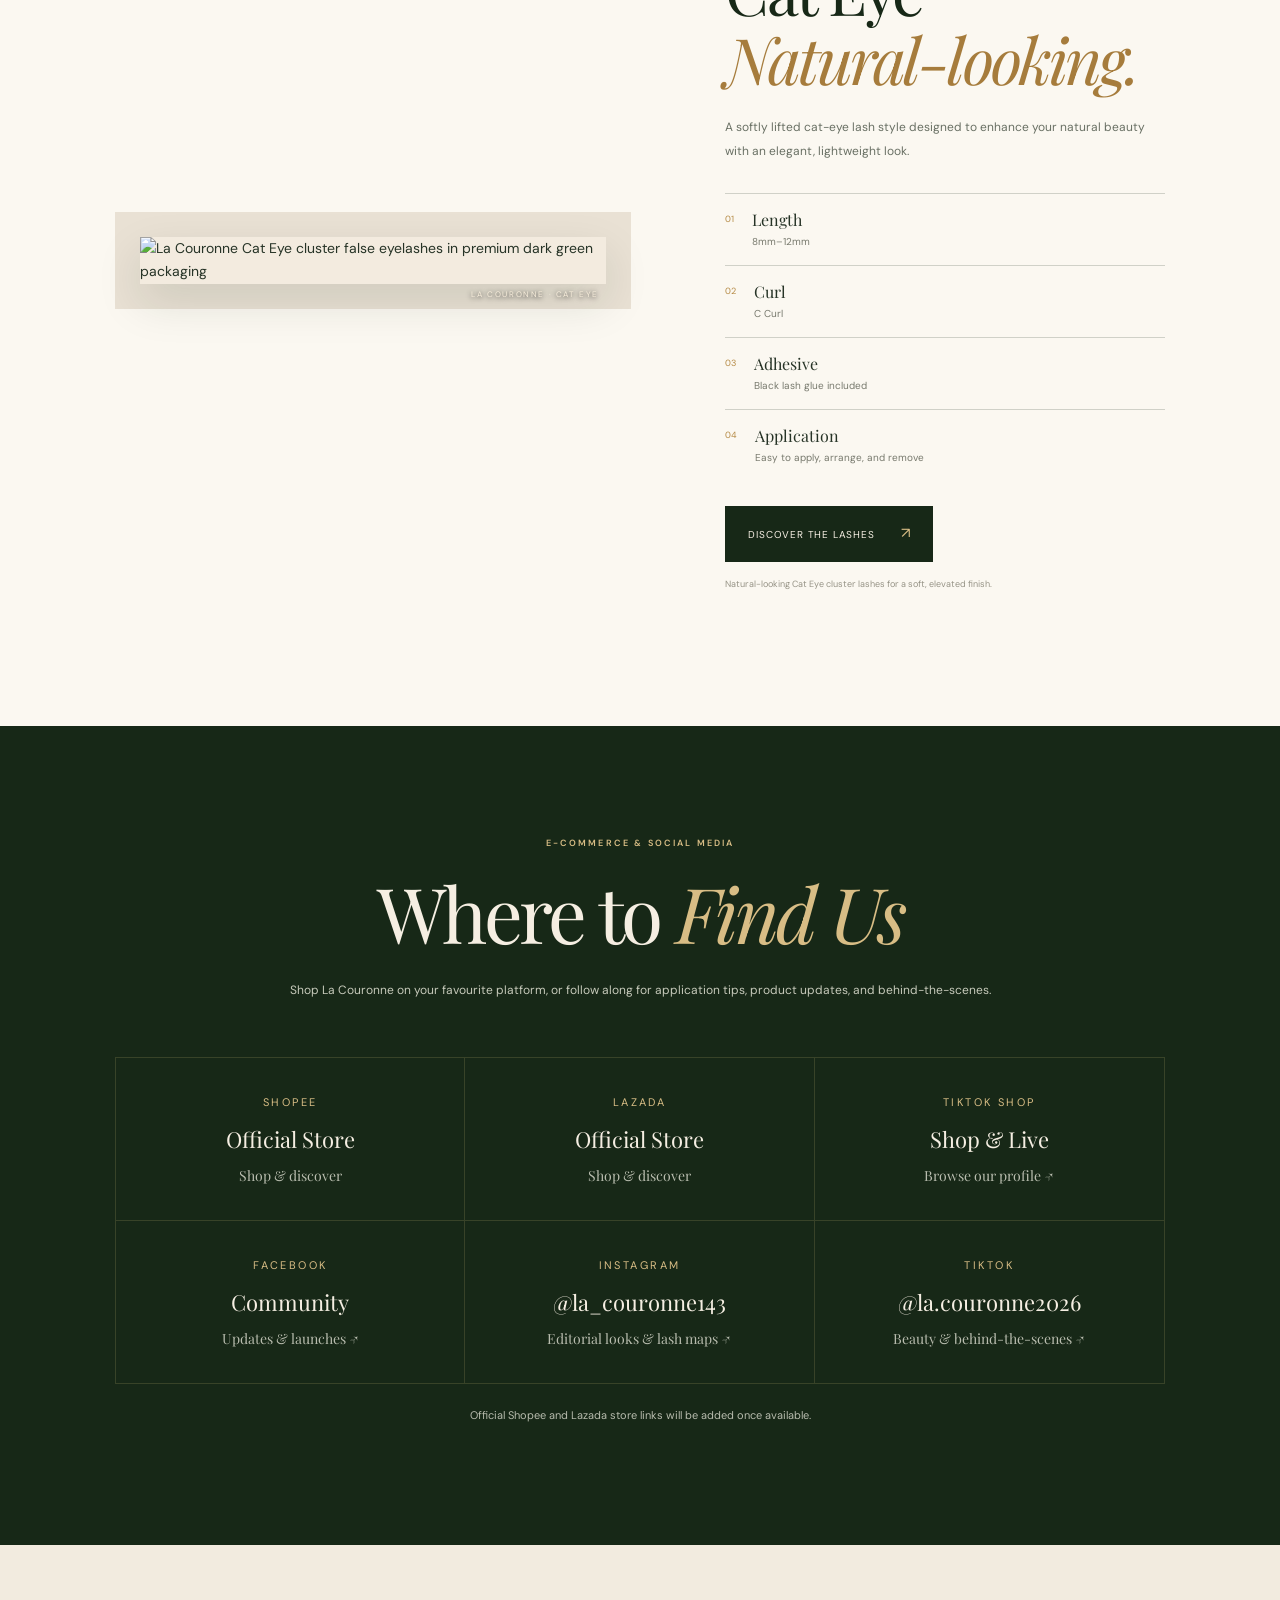
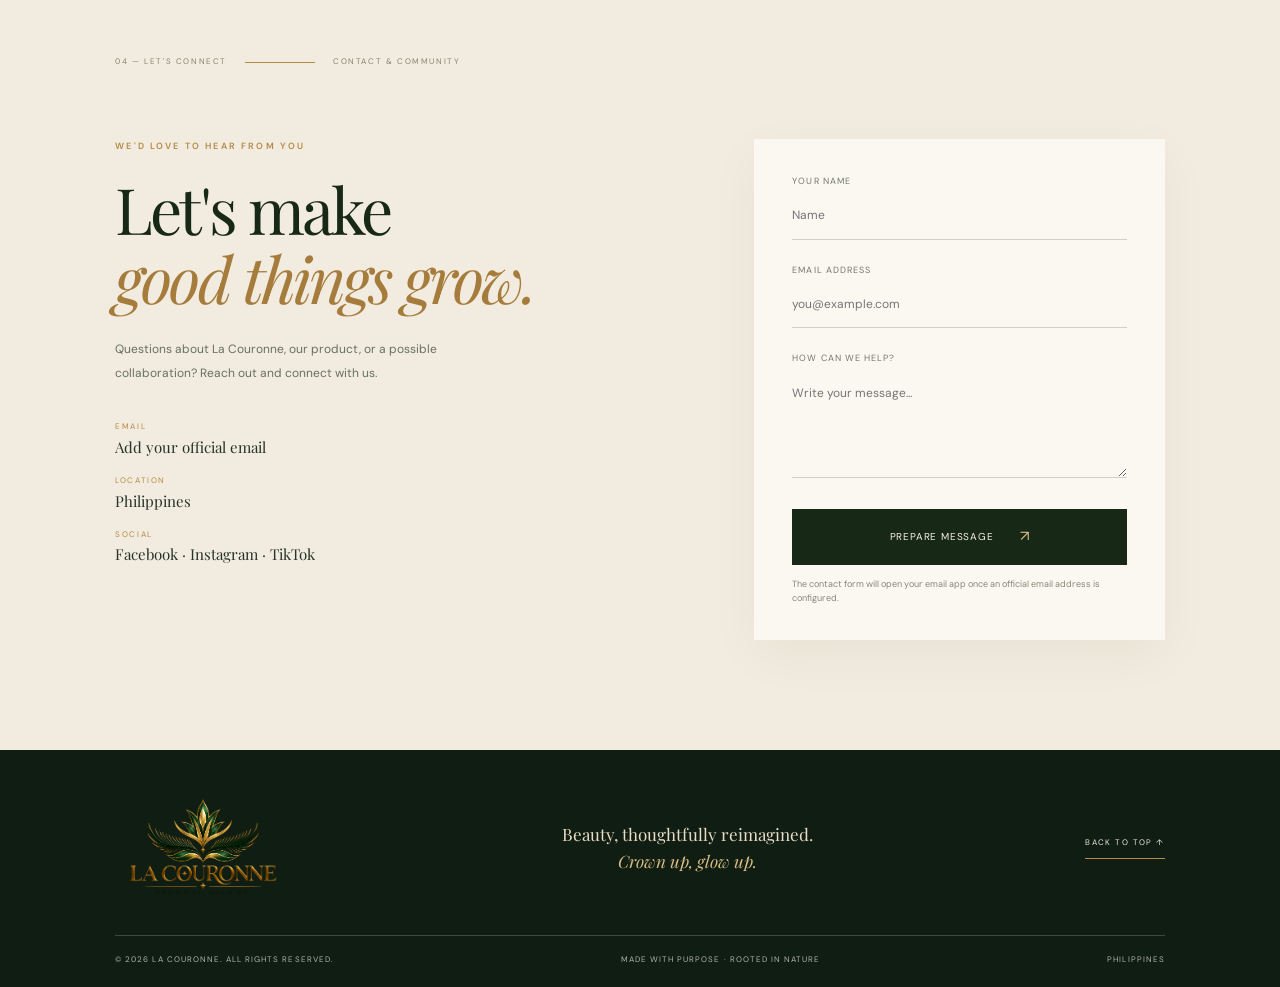
==== commit 0a237eca: "Add files via upload" ====
--- a/index.html
+++ b/index.html
@@ -52,7 +52,7 @@
     </section>
 
     <section class="benefit-strip" aria-label="Our commitments">
-      <div class="benefit"><span class="benefit-icon">✧</span><div><strong>Plant-inspired</strong><small>Renewable PALF material</small></div></div>
+      <div class="benefit"><span class="benefit-icon">✧</span><div><strong>Nature-inspired</strong><small>Renewable PALF material</small></div></div>
       <div class="benefit"><span class="benefit-icon">♧</span><div><strong>Conscious beauty</strong><small>A lighter footprint in mind</small></div></div>
       <div class="benefit"><span class="benefit-icon">◇</span><div><strong>Quality first</strong><small>Comfort, care and confidence</small></div></div>
       <div class="benefit"><span class="benefit-icon">✦</span><div><strong>Made to empower</strong><small>Beauty in every expression</small></div></div>
--- a/style.css
+++ b/style.css
@@ -1,12 +1,12 @@
 @import url('https://fonts.googleapis.com/css2?family=Playfair+Display:ital,wght@0,400;0,500;0,600;1,400;1,500&display=swap');
 :root{--forest:#172817;--forest-2:#263b27;--gold:#b58a45;--gold-light:#d8bd85;--cream:#f5eee2;--paper:#fbf8f1;--ink:#263326;--muted:#77796d;--line:rgba(38,51,38,.2);--serif:'Playfair Display',Georgia,serif;--sans:'DM Sans',Arial,sans-serif}
-*{box-sizing:border-box}html{scroll-behavior:smooth;scroll-padding-top:90px}body{margin:0;background:var(--paper);color:var(--ink);font-family:var(--sans);font-size:14px;line-height:1.7}a{color:inherit;text-decoration:none}button,input,textarea{font:inherit}.announcement{height:30px;background:var(--forest);color:#e8d8b6;display:flex;align-items:center;justify-content:center;gap:18px;font-size:9px;letter-spacing:.2em}.announcement-star{color:var(--gold-light)}.site-header{height:86px;padding:0 6.2%;display:flex;align-items:center;justify-content:space-between;background:rgba(251,248,241,.94);position:sticky;top:0;z-index:20;border-bottom:1px solid rgba(181,138,69,.18);backdrop-filter:blur(14px)}.brand{display:flex;align-items:center;width:210px;height:76px;overflow:hidden}.brand img{width:100%;height:100%;object-fit:contain}.main-nav{display:flex;align-items:center;gap:clamp(20px,3vw,48px)}.nav-link{font-family:var(--serif);font-size:14px;position:relative;padding:8px 0}.nav-link:after{content:"";height:1px;width:0;position:absolute;bottom:2px;left:0;background:var(--gold);transition:width .3s}.nav-link:hover:after,.nav-link.active:after{width:100%}.header-cta{font-size:10px;letter-spacing:.08em;text-transform:uppercase;border-bottom:1px solid var(--gold);padding:9px 0}.header-cta span{color:var(--gold);padding-left:10px}.menu-toggle{display:none;background:none;border:0}.hero{min-height:650px;position:relative;display:grid;grid-template-columns:1.03fr .97fr;align-items:center;padding:65px 8% 75px;overflow:hidden;background:radial-gradient(ellipse at 18% 40%,#fffdf7 0%,#f4ecdd 47%,#e9ddc8 100%)}.hero:before{content:"";position:absolute;width:580px;height:580px;border:1px solid rgba(181,138,69,.25);border-radius:50%;left:-260px;top:10px}.hero:after{content:"";position:absolute;width:390px;height:390px;border:1px solid rgba(181,138,69,.22);border-radius:50%;right:40%;bottom:-310px}.hero-glow{position:absolute;inset:0;background:linear-gradient(110deg,transparent 35%,rgba(255,255,255,.35) 55%,transparent 75%);pointer-events:none}.hero-copy{position:relative;z-index:2;max-width:570px;padding:30px 0}.eyebrow{font-size:9px;letter-spacing:.24em;font-weight:600;color:var(--gold);margin:0 0 20px}.hero h1,.intro-heading h2,.values-title h2,.product-copy h2,.platform-inner h2,.contact-copy h2{font:400 clamp(48px,6.1vw,82px)/1.08 var(--serif);letter-spacing:-.045em;margin:0;color:var(--forest)}h1 em,h2 em{font-weight:400;color:#a67c3c}.hero-description{max-width:435px;color:#60695a;font-size:14px;line-height:1.9;margin:25px 0 30px}.hero-actions{display:flex;align-items:center;gap:26px}.button{border:0;display:inline-flex;align-items:center;justify-content:center;gap:26px;padding:15px 23px;cursor:pointer;font-size:10px;letter-spacing:.08em;text-transform:uppercase;transition:transform .25s,background .25s,box-shadow .25s}.button:hover{transform:translateY(-3px);box-shadow:0 10px 25px #17281720}.button-dark{background:var(--forest);color:#f8f1e5}.button-dark span{color:var(--gold-light);font-size:15px}.text-link{font-family:var(--serif);font-size:13px;border-bottom:1px solid var(--gold);padding:7px 0}.text-link span{color:var(--gold);padding-left:8px}.hero-note{display:flex;align-items:center;gap:12px;margin-top:75px;color:#8a806e;font-size:8px;letter-spacing:.2em}.note-line{height:1px;width:42px;background:var(--gold)}.hero-visual{position:relative;z-index:1;justify-self:end;width:min(100%,520px);padding:20px 0}.hero-image-frame{height:480px;overflow:hidden;box-shadow:25px 25px 0 rgba(181,138,69,.12);transform:rotate(1.5deg);animation:float 7s ease-in-out infinite}.hero-image-frame img{width:100%;height:100%;object-fit:cover;object-position:center}.floating-stamp{position:absolute;left:-38px;bottom:38px;width:112px;height:112px;border:1px solid var(--gold);border-radius:50%;background:var(--paper);display:flex;flex-direction:column;align-items:center;justify-content:center;color:var(--forest);font-size:8px;letter-spacing:.14em;box-shadow:0 8px 25px #17281714}.floating-stamp strong{font-size:30px;color:var(--gold);font-weight:400;line-height:1.1}.hero-vertical{position:absolute;right:-36px;top:45px;writing-mode:vertical-rl;font-size:8px;letter-spacing:.22em;color:#8c7959}.hero-bottom{position:absolute;bottom:20px;left:8%;right:8%;display:flex;justify-content:space-between;color:#8b806e;font-size:8px;letter-spacing:.18em}.scroll-cue i{font-style:normal;color:var(--gold);font-size:14px;padding-left:9px}.benefit-strip{display:grid;grid-template-columns:repeat(4,1fr);padding:27px 8%;background:var(--forest);color:#f4ecdd;gap:20px}.benefit{display:flex;align-items:center;justify-content:center;gap:15px;border-right:1px solid #ffffff30}.benefit:last-child{border:0}.benefit-icon{font:32px var(--serif);color:var(--gold-light)}.benefit strong,.benefit small{display:block}.benefit strong{font:14px var(--serif);font-weight:400}.benefit small{font-size:9px;color:#c4c6b6;margin-top:3px}.section-pad{padding:110px 9%}.section-kicker{display:flex;align-items:center;gap:18px;font-size:8px;letter-spacing:.2em;color:#8b806e}.kicker-line{height:1px;background:var(--gold);width:70px}.intro-section{background:var(--paper)}.intro-heading{text-align:center;margin:70px auto 55px}.intro-heading .eyebrow{margin-bottom:18px}.intro-heading h2,.values-title h2,.product-copy h2,.platform-inner h2,.contact-copy h2{font-size:clamp(42px,5vw,66px)}.purpose-grid{display:grid;grid-template-columns:1fr 1fr;gap:22px}.purpose-card{padding:38px 42px 45px;min-height:390px;position:relative;overflow:hidden}.mission-card{background:#e9e1d2}.vision-card{background:var(--forest);color:#f5eee2}.card-topline{display:flex;justify-content:space-between;font-size:8px;letter-spacing:.2em;color:var(--gold)}.card-topline span:last-child{font-size:19px}.purpose-card h3{font:italic 35px var(--serif);margin:34px 0 18px}.purpose-card p{font-size:12px;line-height:2;color:#5e6559;margin:0;max-width:570px}.vision-card p{color:#d5d6c9}.card-index{position:absolute;right:35px;bottom:12px;font:64px var(--serif);color:#b58a4525}.values-statement{display:flex;gap:30px;align-items:flex-start;max-width:850px;margin:75px auto 0}.statement-mark{font:90px/.8 var(--serif);color:var(--gold)}.values-statement .eyebrow{margin:0 0 12px}.values-statement p:last-child{font:italic 19px/1.7 var(--serif);margin:0;color:#485345}.values-section{background:#ede6d9}.values-heading{display:grid;grid-template-columns:1.1fr .9fr;column-gap:50px;align-items:end}.values-heading .section-kicker{grid-column:1/-1;margin-bottom:65px}.values-title .eyebrow{margin-bottom:15px}.values-lead{max-width:300px;color:#6d7165;font:italic 18px/1.7 var(--serif);margin:0 0 8px}.values-grid{display:grid;grid-template-columns:repeat(5,1fr);gap:0;margin-top:75px;border-top:1px solid var(--line);border-bottom:1px solid var(--line)}.value-item{padding:25px 20px 35px;border-right:1px solid var(--line);position:relative;min-height:280px;transition:background .3s,transform .3s}.value-item:first-child{padding-left:0}.value-item:last-child{border:0}.value-item:hover{background:#f8f3e9;transform:translateY(-5px)}.value-number{font-size:9px;color:var(--gold);letter-spacing:.15em}.value-symbol{display:block;font:35px var(--serif);color:var(--gold);margin:25px 0 18px}.value-item h3{font:21px/1.2 var(--serif);font-weight:400;margin:0 0 12px;color:var(--forest)}.value-item p{font-size:10px;line-height:1.9;color:#6e7468;margin:0}.product-section{background:var(--paper)}.product-layout{display:grid;grid-template-columns:1.08fr .92fr;gap:9%;align-items:center;margin-top:65px}.product-image{position:relative;background:#e9e1d4;padding:25px}.product-image img{width:100%;display:block;box-shadow:0 18px 45px #17281720}.image-caption{position:absolute;bottom:8px;right:32px;color:#f7eddb;font-size:8px;letter-spacing:.2em;text-shadow:0 1px 5px #000}.product-copy{padding:15px 0}.product-copy h2{margin-bottom:22px}.product-description{font-size:12px;line-height:2;color:#697064;max-width:430px;margin-bottom:30px}.product-detail{display:flex;gap:18px;align-items:flex-start;padding:15px 0;border-top:1px solid var(--line)}.product-detail>span{font-size:9px;color:var(--gold);padding-top:3px}.product-detail strong,.product-detail small{display:block}.product-detail strong{font:16px var(--serif);font-weight:400}.product-detail small{font-size:10px;color:#77796d;margin-top:3px}.add-to-bag{margin-top:25px}.product-disclaimer{font-size:9px;color:#969386;margin-top:15px}.platform-section{background:var(--forest);color:#f5eee2;position:relative;overflow:hidden}.platform-inner{position:relative;z-index:1;max-width:850px}.platform-inner .eyebrow{color:var(--gold-light)}.platform-inner h2{color:#f5eee2}.platform-inner h2 em{color:var(--gold-light)}.platform-inner>p:not(.eyebrow):not(.platform-note){max-width:450px;color:#c7cabb;font-size:12px;line-height:2;margin:25px 0 45px}.platform-links{border-top:1px solid #ffffff35}.platform-link{display:grid;grid-template-columns:50px 1fr 30px;align-items:center;padding:17px 0;border-bottom:1px solid #ffffff35;transition:padding .3s,color .3s}.platform-link:hover{padding-left:12px;color:var(--gold-light)}.platform-link span{font-size:9px;color:var(--gold-light)}.platform-link strong{font:21px var(--serif);font-weight:400}.platform-link b{font-size:17px;color:var(--gold-light);font-weight:400}.platform-note{font-size:9px;color:#aeb5a7;margin-top:18px}.platform-note code{color:var(--gold-light)}.platform-decoration{position:absolute;right:7%;top:50%;transform:translateY(-50%);font:clamp(170px,28vw,390px)/1 var(--serif);color:#ffffff08;letter-spacing:-.1em}.contact-section{background:#f2ebdf}.contact-layout{display:grid;grid-template-columns:1fr .8fr;gap:12%;margin-top:70px}.contact-copy>p:not(.eyebrow){max-width:390px;color:#687063;font-size:12px;line-height:2;margin:25px 0 35px}.contact-details{display:grid;gap:17px}.contact-details div{display:grid;gap:3px}.contact-details span{font-size:8px;letter-spacing:.2em;color:var(--gold)}.contact-details strong{font:15px var(--serif);font-weight:400}.contact-form{background:var(--paper);padding:35px 38px;box-shadow:0 15px 50px #1728170b}.contact-form label{display:block;font-size:9px;letter-spacing:.12em;text-transform:uppercase;color:#74786c;margin:0 0 6px}.contact-form input,.contact-form textarea{width:100%;border:0;border-bottom:1px solid var(--line);background:transparent;padding:10px 0 13px;margin-bottom:23px;outline:none;color:var(--ink);font-size:12px;resize:vertical}.contact-form input:focus,.contact-form textarea:focus{border-color:var(--gold)}.contact-form .button{width:100%}.form-feedback{font-size:9px;color:#858778;line-height:1.6;margin:12px 0 0}.site-footer{background:#101d12;color:#f3eadb;padding:45px 9% 20px}.footer-top{display:flex;align-items:center;justify-content:space-between;padding-bottom:35px}.footer-brand{width:175px;height:105px;overflow:hidden}.footer-brand img{width:100%;height:100%;object-fit:contain}.footer-top p{font:17px/1.6 var(--serif);text-align:center;color:#e9ddc7}.footer-top p em{color:var(--gold-light)}.back-top{font-size:8px;letter-spacing:.18em;border-bottom:1px solid var(--gold);padding-bottom:8px}.footer-bottom{border-top:1px solid #ffffff30;padding-top:17px;display:flex;justify-content:space-between;color:#aeb5a7;font-size:8px;letter-spacing:.13em}.cart-toast{position:fixed;right:25px;bottom:25px;z-index:50;background:var(--forest);color:#f5eee2;padding:16px 20px;display:flex;align-items:center;gap:14px;box-shadow:0 15px 40px #0003;transform:translateY(140%);opacity:0;transition:transform .4s,opacity .4s}.cart-toast.show{transform:translateY(0);opacity:1}.cart-toast>span{font-size:22px;color:var(--gold-light)}.cart-toast strong,.cart-toast small{display:block}.cart-toast strong{font:15px var(--serif);font-weight:400}.cart-toast small{font-size:9px;color:#c3c9ba}.toast-close{background:none;border:0;color:#e7d8b9;font-size:20px;cursor:pointer;margin-left:12px}.reveal{opacity:0;transform:translateY(24px);transition:opacity .8s ease,transform .8s ease}.reveal.visible{opacity:1;transform:translateY(0)}@keyframes float{0%,100%{transform:rotate(1.5deg) translateY(0)}50%{transform:rotate(0deg) translateY(-12px)}}@media(prefers-reduced-motion:reduce){*,*:before,*:after{scroll-behavior:auto!important;animation:none!important;transition:none!important}.reveal{opacity:1;transform:none}}
+*{box-sizing:border-box}html{scroll-behavior:smooth;scroll-padding-top:90px}body{margin:0;background:var(--paper);color:var(--ink);font-family:var(--sans);font-size:14px;line-height:1.7}a{color:inherit;text-decoration:none}button,input,textarea{font:inherit}.announcement{height:30px;background:var(--forest);color:#e8d8b6;display:flex;align-items:center;justify-content:center;gap:18px;font-size:9px;letter-spacing:.2em}.announcement-star{color:var(--gold-light)}.site-header{height:86px;padding:0 6.2%;display:flex;align-items:center;justify-content:space-between;background:rgba(251,248,241,.94);position:sticky;top:0;z-index:20;border-bottom:1px solid rgba(181,138,69,.18);backdrop-filter:blur(14px)}.brand{display:flex;align-items:center;width:210px;height:76px;overflow:hidden}.brand img{width:100%;height:100%;object-fit:contain}.main-nav{display:flex;align-items:center;gap:clamp(20px,3vw,48px)}.nav-link{font-family:var(--serif);font-size:14px;position:relative;padding:8px 0}.nav-link:after{content:"";height:1px;width:0;position:absolute;bottom:2px;left:0;background:var(--gold);transition:width .3s}.nav-link:hover:after,.nav-link.active:after{width:100%}.header-cta{font-size:10px;letter-spacing:.08em;text-transform:uppercase;border-bottom:1px solid var(--gold);padding:9px 0}.header-cta span{color:var(--gold);padding-left:10px}.menu-toggle{display:none;background:none;border:0}.hero{min-height:650px;position:relative;display:grid;grid-template-columns:1.03fr .97fr;align-items:center;padding:65px 8% 75px;overflow:hidden;background:radial-gradient(ellipse at 18% 40%,#fffdf7 0%,#f4ecdd 47%,#e9ddc8 100%)}.hero:before{content:"";position:absolute;width:580px;height:580px;border:1px solid rgba(181,138,69,.25);border-radius:50%;left:-260px;top:10px}.hero:after{content:"";position:absolute;width:390px;height:390px;border:1px solid rgba(181,138,69,.22);border-radius:50%;right:40%;bottom:-310px}.hero-glow{position:absolute;inset:0;background:linear-gradient(110deg,transparent 35%,rgba(255,255,255,.35) 55%,transparent 75%);pointer-events:none}.hero-copy{position:relative;z-index:2;max-width:570px;padding:30px 0}.eyebrow{font-size:9px;letter-spacing:.24em;font-weight:600;color:var(--gold);margin:0 0 20px}.hero h1,.intro-heading h2,.values-title h2,.product-copy h2,.platform-inner h2,.contact-copy h2{font:400 clamp(48px,6.1vw,82px)/1.08 var(--serif);letter-spacing:-.045em;margin:0;color:var(--forest)}h1 em,h2 em{font-weight:400;color:#a67c3c}.hero-description{max-width:435px;color:#60695a;font-size:14px;line-height:1.9;margin:25px 0 30px}.hero-actions{display:flex;align-items:center;gap:26px}.button{border:0;display:inline-flex;align-items:center;justify-content:center;gap:26px;padding:15px 23px;cursor:pointer;font-size:10px;letter-spacing:.08em;text-transform:uppercase;transition:transform .25s,background .25s,box-shadow .25s}.button:hover{transform:translateY(-3px);box-shadow:0 10px 25px #17281720}.button-dark{background:var(--forest);color:#f8f1e5}.button-dark span{color:var(--gold-light);font-size:15px}.text-link{font-family:var(--serif);font-size:13px;border-bottom:1px solid var(--gold);padding:7px 0}.text-link span{color:var(--gold);padding-left:8px}.hero-note{display:flex;align-items:center;gap:12px;margin-top:75px;color:#8a806e;font-size:8px;letter-spacing:.2em}.note-line{height:1px;width:42px;background:var(--gold)}.hero-visual{position:relative;z-index:1;justify-self:end;width:min(100%,520px);padding:20px 0}.hero-image-frame{height:480px;overflow:hidden;box-shadow:25px 25px 0 rgba(181,138,69,.12);transform:rotate(1.5deg);animation:float 7s ease-in-out infinite}.hero-image-frame img{width:100%;height:100%;object-fit:cover;object-position:72% center}.floating-stamp{position:absolute;left:-38px;bottom:38px;width:112px;height:112px;border:1px solid var(--gold);border-radius:50%;background:var(--paper);display:flex;flex-direction:column;align-items:center;justify-content:center;color:var(--forest);font-size:8px;letter-spacing:.14em;box-shadow:0 8px 25px #17281714}.floating-stamp strong{font-size:30px;color:var(--gold);font-weight:400;line-height:1.1}.hero-vertical{position:absolute;right:-36px;top:45px;writing-mode:vertical-rl;font-size:8px;letter-spacing:.22em;color:#8c7959}.hero-bottom{position:absolute;bottom:20px;left:8%;right:8%;display:flex;justify-content:space-between;color:#8b806e;font-size:8px;letter-spacing:.18em}.scroll-cue i{font-style:normal;color:var(--gold);font-size:14px;padding-left:9px}.benefit-strip{display:grid;grid-template-columns:repeat(4,1fr);padding:27px 8%;background:var(--forest);color:#f4ecdd;gap:20px}.benefit{display:flex;align-items:center;justify-content:center;gap:15px;border-right:1px solid #ffffff30}.benefit:last-child{border:0}.benefit-icon{font:32px var(--serif);color:var(--gold-light)}.benefit strong,.benefit small{display:block}.benefit strong{font:14px var(--serif);font-weight:400}.benefit small{font-size:9px;color:#c4c6b6;margin-top:3px}.section-pad{padding:110px 9%}.section-kicker{display:flex;align-items:center;gap:18px;font-size:8px;letter-spacing:.2em;color:#8b806e}.kicker-line{height:1px;background:var(--gold);width:70px}.intro-section{background:var(--paper)}.intro-heading{text-align:center;margin:70px auto 55px}.intro-heading .eyebrow{margin-bottom:18px}.intro-heading h2,.values-title h2,.product-copy h2,.platform-inner h2,.contact-copy h2{font-size:clamp(42px,5vw,66px)}.purpose-grid{display:grid;grid-template-columns:1fr 1fr;gap:22px}.purpose-card{padding:38px 42px 45px;min-height:390px;position:relative;overflow:hidden}.mission-card{background:#e9e1d2}.vision-card{background:var(--forest);color:#f5eee2}.card-topline{display:flex;justify-content:space-between;font-size:8px;letter-spacing:.2em;color:var(--gold)}.card-topline span:last-child{font-size:19px}.purpose-card h3{font:italic 35px var(--serif);margin:34px 0 18px}.purpose-card p{font-size:12px;line-height:2;color:#5e6559;margin:0;max-width:570px}.vision-card p{color:#d5d6c9}.card-index{position:absolute;right:35px;bottom:12px;font:64px var(--serif);color:#b58a4525}.values-statement{display:flex;gap:30px;align-items:flex-start;max-width:850px;margin:75px auto 0}.statement-mark{font:90px/.8 var(--serif);color:var(--gold)}.values-statement .eyebrow{margin:0 0 12px}.values-statement p:last-child{font:italic 19px/1.7 var(--serif);margin:0;color:#485345}.values-section{background:#ede6d9}.values-heading{display:grid;grid-template-columns:1.1fr .9fr;column-gap:50px;align-items:end}.values-heading .section-kicker{grid-column:1/-1;margin-bottom:65px}.values-title .eyebrow{margin-bottom:15px}.values-lead{max-width:300px;color:#6d7165;font:italic 18px/1.7 var(--serif);margin:0 0 8px}.values-grid{display:grid;grid-template-columns:repeat(5,1fr);gap:0;margin-top:75px;border-top:1px solid var(--line);border-bottom:1px solid var(--line)}.value-item{padding:25px 20px 35px;border-right:1px solid var(--line);position:relative;min-height:280px;transition:background .3s,transform .3s}.value-item:first-child{padding-left:0}.value-item:last-child{border:0}.value-item:hover{background:#f8f3e9;transform:translateY(-5px)}.value-number{font-size:9px;color:var(--gold);letter-spacing:.15em}.value-symbol{display:block;font:35px var(--serif);color:var(--gold);margin:25px 0 18px}.value-item h3{font:21px/1.2 var(--serif);font-weight:400;margin:0 0 12px;color:var(--forest)}.value-item p{font-size:10px;line-height:1.9;color:#6e7468;margin:0}.product-section{background:var(--paper)}.product-layout{display:grid;grid-template-columns:1.08fr .92fr;gap:9%;align-items:center;margin-top:65px}.product-image{position:relative;background:#e9e1d4;padding:25px}.product-image img{width:100%;display:block;box-shadow:0 18px 45px #17281720}.image-caption{position:absolute;bottom:8px;right:32px;color:#f7eddb;font-size:8px;letter-spacing:.2em;text-shadow:0 1px 5px #000}.product-copy{padding:15px 0}.product-copy h2{margin-bottom:22px}.product-description{font-size:12px;line-height:2;color:#697064;max-width:430px;margin-bottom:30px}.product-detail{display:flex;gap:18px;align-items:flex-start;padding:15px 0;border-top:1px solid var(--line)}.product-detail>span{font-size:9px;color:var(--gold);padding-top:3px}.product-detail strong,.product-detail small{display:block}.product-detail strong{font:16px var(--serif);font-weight:400}.product-detail small{font-size:10px;color:#77796d;margin-top:3px}.add-to-bag{margin-top:25px}.product-disclaimer{font-size:9px;color:#969386;margin-top:15px}.platform-section{background:var(--forest);color:#f5eee2;position:relative;overflow:hidden}.platform-inner{position:relative;z-index:1;max-width:850px}.platform-inner .eyebrow{color:var(--gold-light)}.platform-inner h2{color:#f5eee2}.platform-inner h2 em{color:var(--gold-light)}.platform-inner>p:not(.eyebrow):not(.platform-note){max-width:450px;color:#c7cabb;font-size:12px;line-height:2;margin:25px 0 45px}.platform-links{border-top:1px solid #ffffff35}.platform-link{display:grid;grid-template-columns:50px 1fr 30px;align-items:center;padding:17px 0;border-bottom:1px solid #ffffff35;transition:padding .3s,color .3s}.platform-link:hover{padding-left:12px;color:var(--gold-light)}.platform-link span{font-size:9px;color:var(--gold-light)}.platform-link strong{font:21px var(--serif);font-weight:400}.platform-link b{font-size:17px;color:var(--gold-light);font-weight:400}.platform-note{font-size:9px;color:#aeb5a7;margin-top:18px}.platform-note code{color:var(--gold-light)}.platform-decoration{position:absolute;right:7%;top:50%;transform:translateY(-50%);font:clamp(170px,28vw,390px)/1 var(--serif);color:#ffffff08;letter-spacing:-.1em}.contact-section{background:#f2ebdf}.contact-layout{display:grid;grid-template-columns:1fr .8fr;gap:12%;margin-top:70px}.contact-copy>p:not(.eyebrow){max-width:390px;color:#687063;font-size:12px;line-height:2;margin:25px 0 35px}.contact-details{display:grid;gap:17px}.contact-details div{display:grid;gap:3px}.contact-details span{font-size:8px;letter-spacing:.2em;color:var(--gold)}.contact-details strong{font:15px var(--serif);font-weight:400}.contact-form{background:var(--paper);padding:35px 38px;box-shadow:0 15px 50px #1728170b}.contact-form label{display:block;font-size:9px;letter-spacing:.12em;text-transform:uppercase;color:#74786c;margin:0 0 6px}.contact-form input,.contact-form textarea{width:100%;border:0;border-bottom:1px solid var(--line);background:transparent;padding:10px 0 13px;margin-bottom:23px;outline:none;color:var(--ink);font-size:12px;resize:vertical}.contact-form input:focus,.contact-form textarea:focus{border-color:var(--gold)}.contact-form .button{width:100%}.form-feedback{font-size:9px;color:#858778;line-height:1.6;margin:12px 0 0}.site-footer{background:#101d12;color:#f3eadb;padding:45px 9% 20px}.footer-top{display:flex;align-items:center;justify-content:space-between;padding-bottom:35px}.footer-brand{width:175px;height:105px;overflow:hidden}.footer-brand img{width:100%;height:100%;object-fit:contain}.footer-top p{font:17px/1.6 var(--serif);text-align:center;color:#e9ddc7}.footer-top p em{color:var(--gold-light)}.back-top{font-size:8px;letter-spacing:.18em;border-bottom:1px solid var(--gold);padding-bottom:8px}.footer-bottom{border-top:1px solid #ffffff30;padding-top:17px;display:flex;justify-content:space-between;color:#aeb5a7;font-size:8px;letter-spacing:.13em}.cart-toast{position:fixed;right:25px;bottom:25px;z-index:50;background:var(--forest);color:#f5eee2;padding:16px 20px;display:flex;align-items:center;gap:14px;box-shadow:0 15px 40px #0003;transform:translateY(140%);opacity:0;transition:transform .4s,opacity .4s}.cart-toast.show{transform:translateY(0);opacity:1}.cart-toast>span{font-size:22px;color:var(--gold-light)}.cart-toast strong,.cart-toast small{display:block}.cart-toast strong{font:15px var(--serif);font-weight:400}.cart-toast small{font-size:9px;color:#c3c9ba}.toast-close{background:none;border:0;color:#e7d8b9;font-size:20px;cursor:pointer;margin-left:12px}.reveal{opacity:0;transform:translateY(24px);transition:opacity .8s ease,transform .8s ease}.reveal.visible{opacity:1;transform:translateY(0)}@keyframes float{0%,100%{transform:rotate(1.5deg) translateY(0)}50%{transform:rotate(0deg) translateY(-12px)}}@media(prefers-reduced-motion:reduce){*,*:before,*:after{scroll-behavior:auto!important;animation:none!important;transition:none!important}.reveal{opacity:1;transform:none}}
 @media(max-width:1000px){.site-header{padding:0 4%}.brand{width:175px}.main-nav{gap:18px}.header-cta{display:none}.hero{padding-left:6%;padding-right:6%;min-height:590px}.hero-image-frame{height:410px}.section-pad{padding:85px 6%}.values-grid{grid-template-columns:repeat(3,1fr)}.value-item:nth-child(3){border-right:0}.value-item:nth-child(n+4){border-top:1px solid var(--line)}.value-item:first-child{padding-left:20px}.product-layout{gap:6%}}
 @media(max-width:700px){.announcement{font-size:7px;gap:8px;letter-spacing:.12em}.site-header{height:72px;padding:0 5%}.brand{width:155px;height:66px}.menu-toggle{display:flex;flex-direction:column;gap:6px;border:0;padding:10px;background:none;z-index:22}.menu-toggle span{width:24px;height:1px;background:var(--forest);display:block;transition:transform .25s}.menu-toggle[aria-expanded=true] span:first-child{transform:translateY(3.5px) rotate(45deg)}.menu-toggle[aria-expanded=true] span:last-child{transform:translateY(-3.5px) rotate(-45deg)}.main-nav{position:absolute;left:0;right:0;top:72px;background:var(--paper);padding:20px 7% 28px;display:flex;flex-direction:column;align-items:flex-start;gap:12px;border-bottom:1px solid var(--line);transform:translateY(-130%);opacity:0;pointer-events:none;transition:.3s}.main-nav.open{transform:translateY(0);opacity:1;pointer-events:auto}.nav-link{font-size:17px}.hero{display:flex;flex-direction:column;align-items:stretch;padding:55px 7% 65px;gap:35px}.hero-copy{padding:0}.hero h1{font-size:54px}.hero-description{font-size:12px}.hero-note{margin-top:35px}.hero-visual{width:88%;align-self:center;margin:0 0 15px}.hero-image-frame{height:340px}.floating-stamp{width:90px;height:90px;left:-25px;bottom:20px}.hero-vertical{right:-25px}.hero-bottom{left:7%;right:7%;font-size:7px}.benefit-strip{grid-template-columns:1fr 1fr;padding:22px 7%;gap:18px}.benefit{justify-content:flex-start;border:0}.benefit-icon{font-size:27px}.benefit strong{font-size:12px}.benefit small{font-size:8px}.section-pad{padding:70px 7%}.section-kicker{font-size:7px;gap:10px}.kicker-line{width:35px}.intro-heading{margin:50px auto 35px}.intro-heading h2,.values-title h2,.product-copy h2,.platform-inner h2,.contact-copy h2{font-size:44px}.purpose-grid{grid-template-columns:1fr}.purpose-card{padding:30px 28px;min-height:0}.purpose-card h3{font-size:30px;margin:25px 0 12px}.purpose-card p{font-size:11px}.values-statement{margin-top:45px;gap:15px}.statement-mark{font-size:60px}.values-statement p:last-child{font-size:16px}.values-heading{display:block}.values-heading .section-kicker{margin-bottom:48px}.values-lead{margin-top:20px;font-size:16px}.values-grid{grid-template-columns:1fr 1fr;margin-top:40px}.value-item{padding:22px 15px 25px;min-height:250px;border-top:1px solid var(--line)}.value-item:first-child{padding-left:15px}.value-item:nth-child(odd){border-right:1px solid var(--line)}.value-item:nth-child(even){border-right:0}.value-item:last-child{grid-column:1/-1;border-right:0}.value-item h3{font-size:18px}.value-item p{font-size:9px}.product-layout{grid-template-columns:1fr;gap:35px;margin-top:45px}.product-image{padding:14px}.product-copy{padding:0}.platform-inner>p:not(.eyebrow):not(.platform-note){font-size:11px}.platform-decoration{right:-10%;top:30%;font-size:220px}.contact-layout{grid-template-columns:1fr;gap:35px;margin-top:45px}.contact-form{padding:27px 23px}.footer-top{flex-wrap:wrap;gap:15px}.footer-brand{width:135px;height:85px}.footer-top p{font-size:14px}.back-top{font-size:7px}.footer-bottom{flex-direction:column;gap:8px;font-size:7px}.cart-toast{left:12px;right:12px;bottom:12px}.hero-actions{gap:17px}.button{padding:14px 16px;font-size:9px}.text-link{font-size:11px}}
 
 /* Gentle eyelid blink overlay on the hero beauty photo */
 .hero-image-frame{position:relative;overflow:hidden}
-.blink-overlay{position:absolute;left:62%;top:32%;width:35%;height:16%;border-radius:50% 50% 46% 46%;background:linear-gradient(180deg,#b97b55 0%,#d99d78 42%,#e7b38e 100%);transform:scaleY(0);transform-origin:center;pointer-events:none;opacity:.92;animation:eyeBlink 6.4s infinite}
+.blink-overlay{position:absolute;left:54%;top:39%;width:39%;height:17%;border-radius:50% 50% 46% 46%;background:linear-gradient(180deg,#b97b55 0%,#d99d78 42%,#e7b38e 100%);transform:scaleY(0);transform-origin:center;pointer-events:none;opacity:.92;animation:eyeBlink 6.4s infinite}
 @keyframes eyeBlink{0%,37%,39%,70%,72%,100%{transform:scaleY(0)}38%,71%{transform:scaleY(1)}}
 @media(prefers-reduced-motion:reduce){.blink-overlay{animation:none;transform:scaleY(0)}}
 
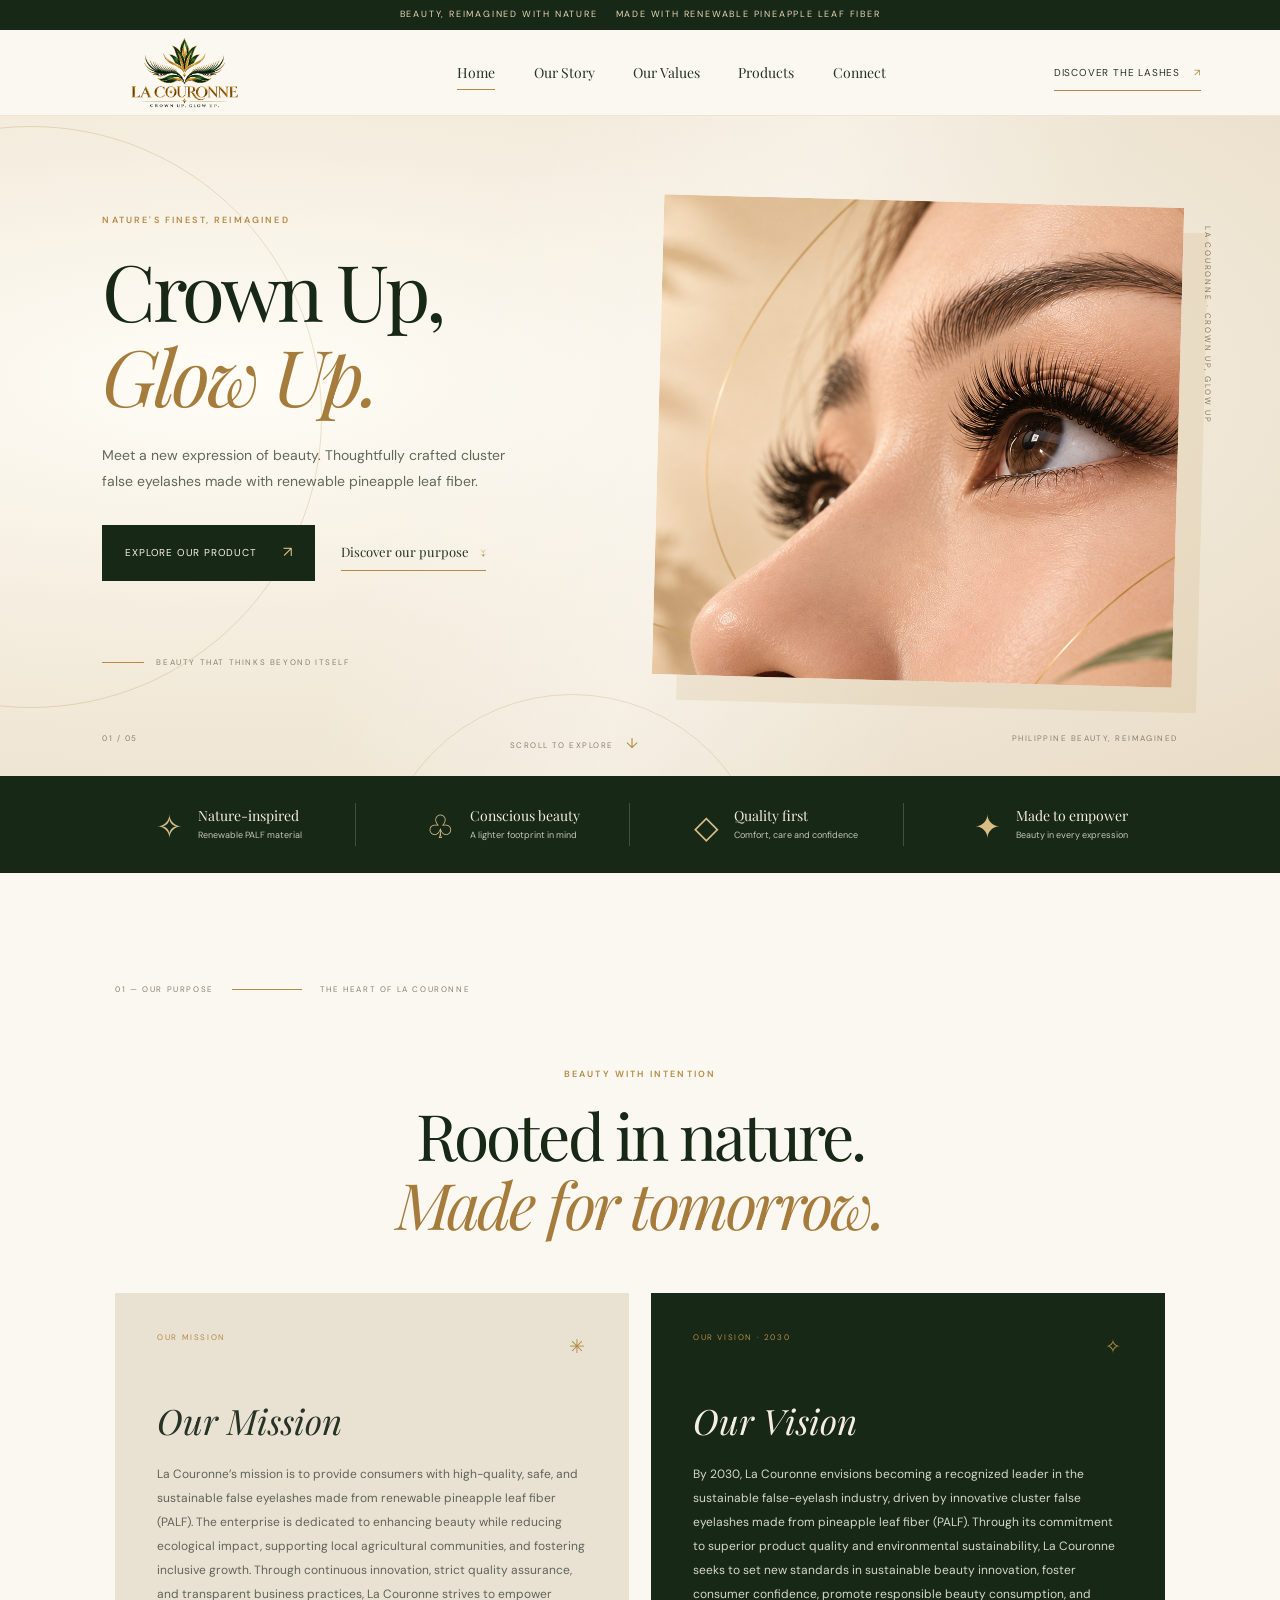
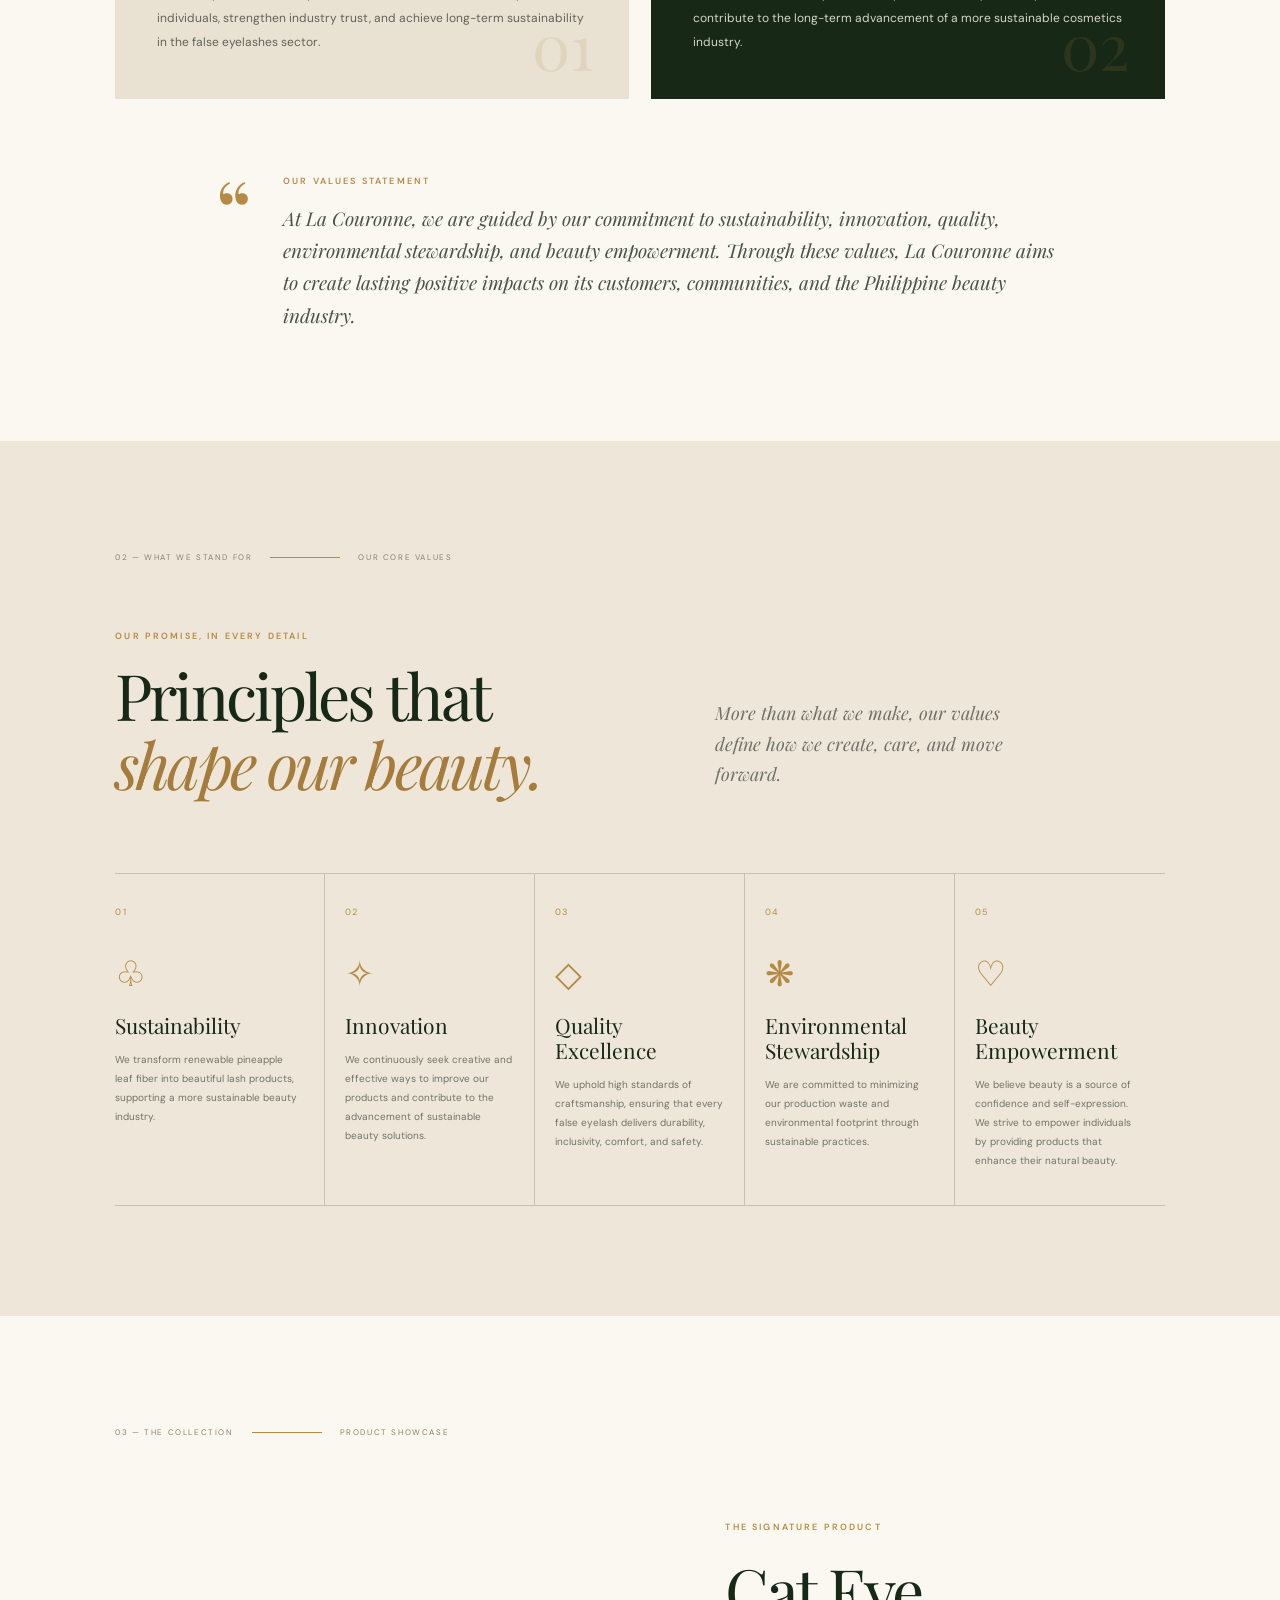
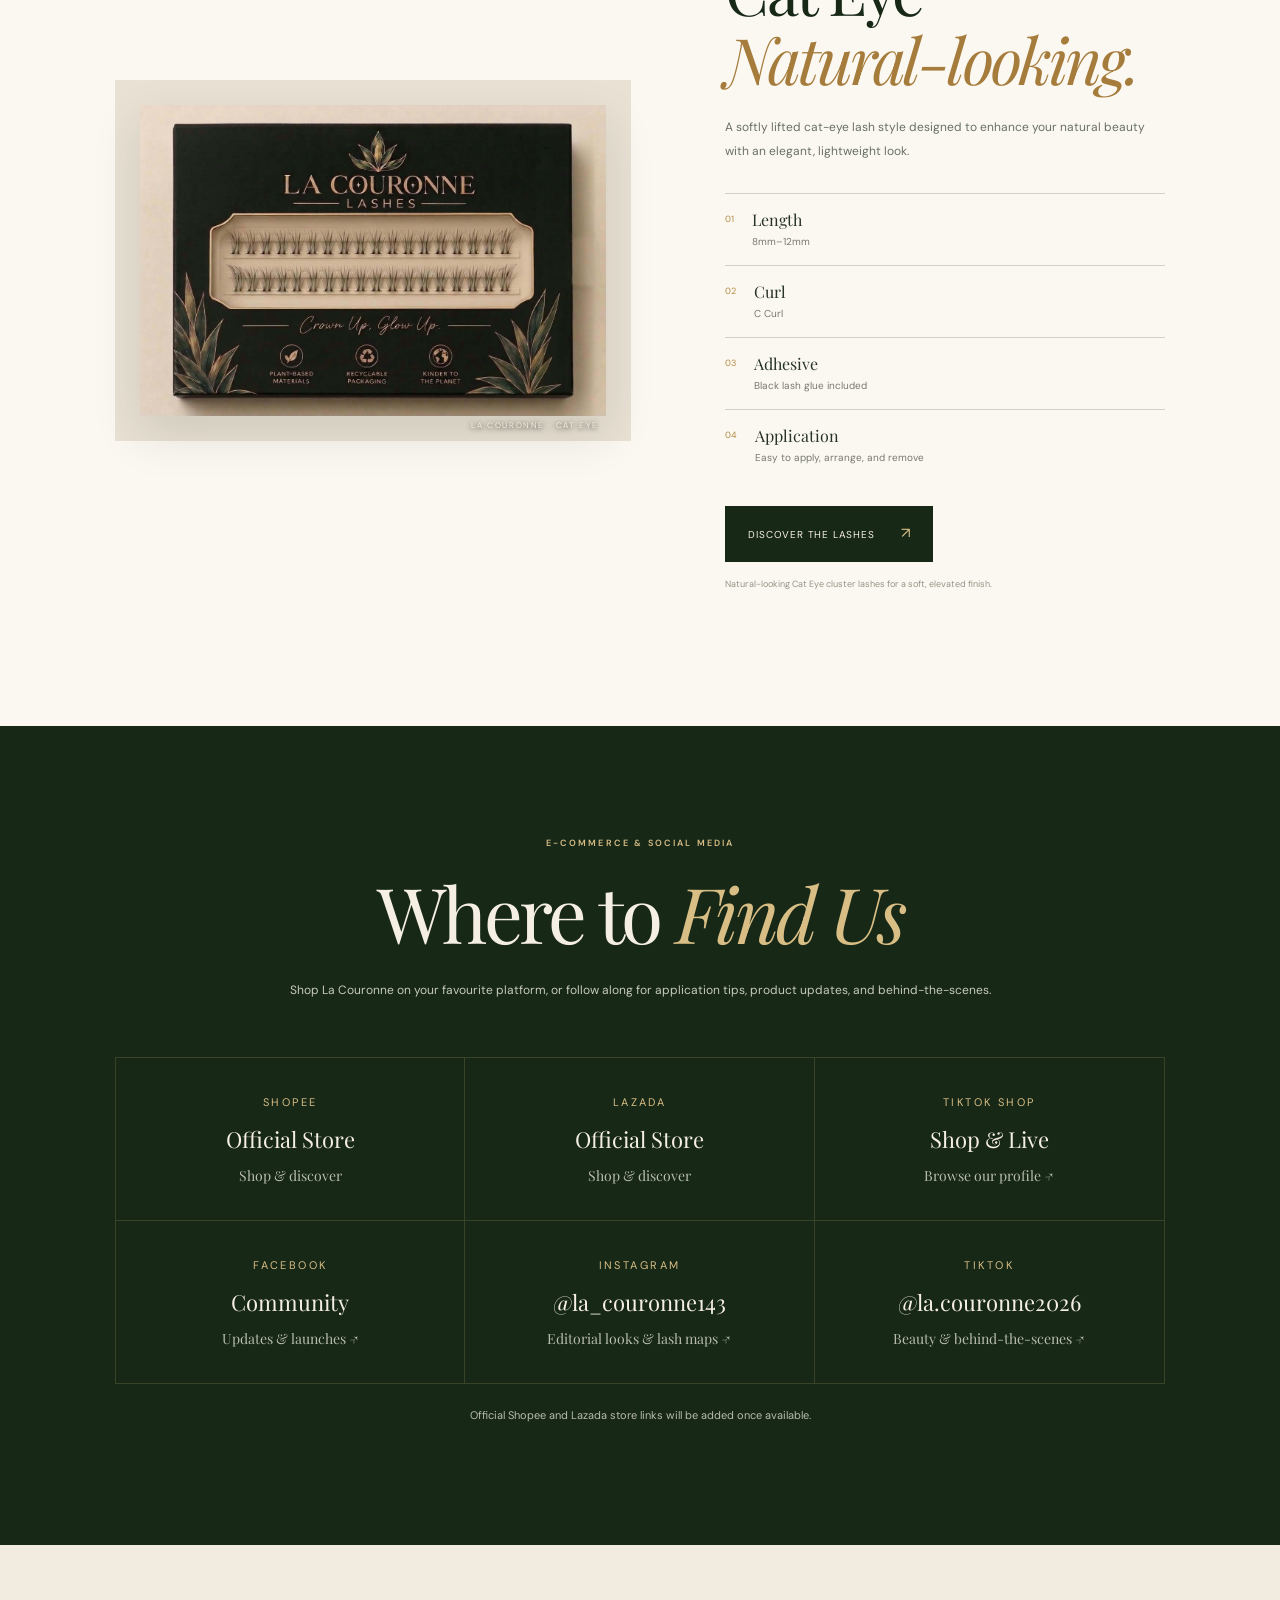
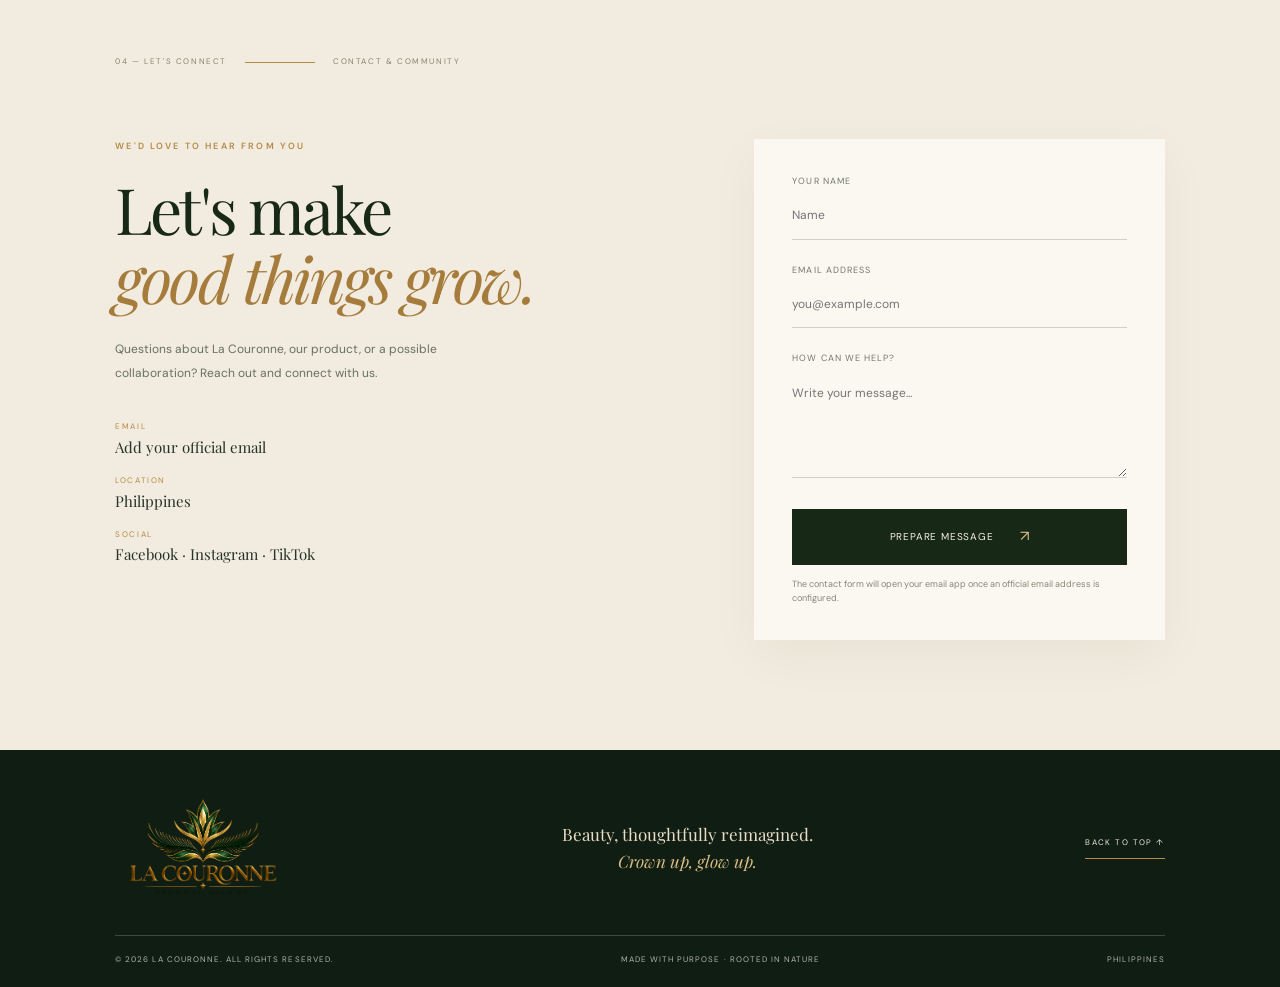
==== commit 23f9cbad: "Add files via upload" ====
--- a/index.html
+++ b/index.html
@@ -44,7 +44,6 @@
       <div class="hero-visual">
         <div class="hero-image-frame">
           <img src="assets/hero-woman.png" alt="Beauty close-up featuring elegant eyelashes">
-          <span class="blink-overlay" aria-hidden="true"></span>
         </div>
         <div class="hero-vertical">LA COURONNE · CROWN UP, GLOW UP</div>
       </div>
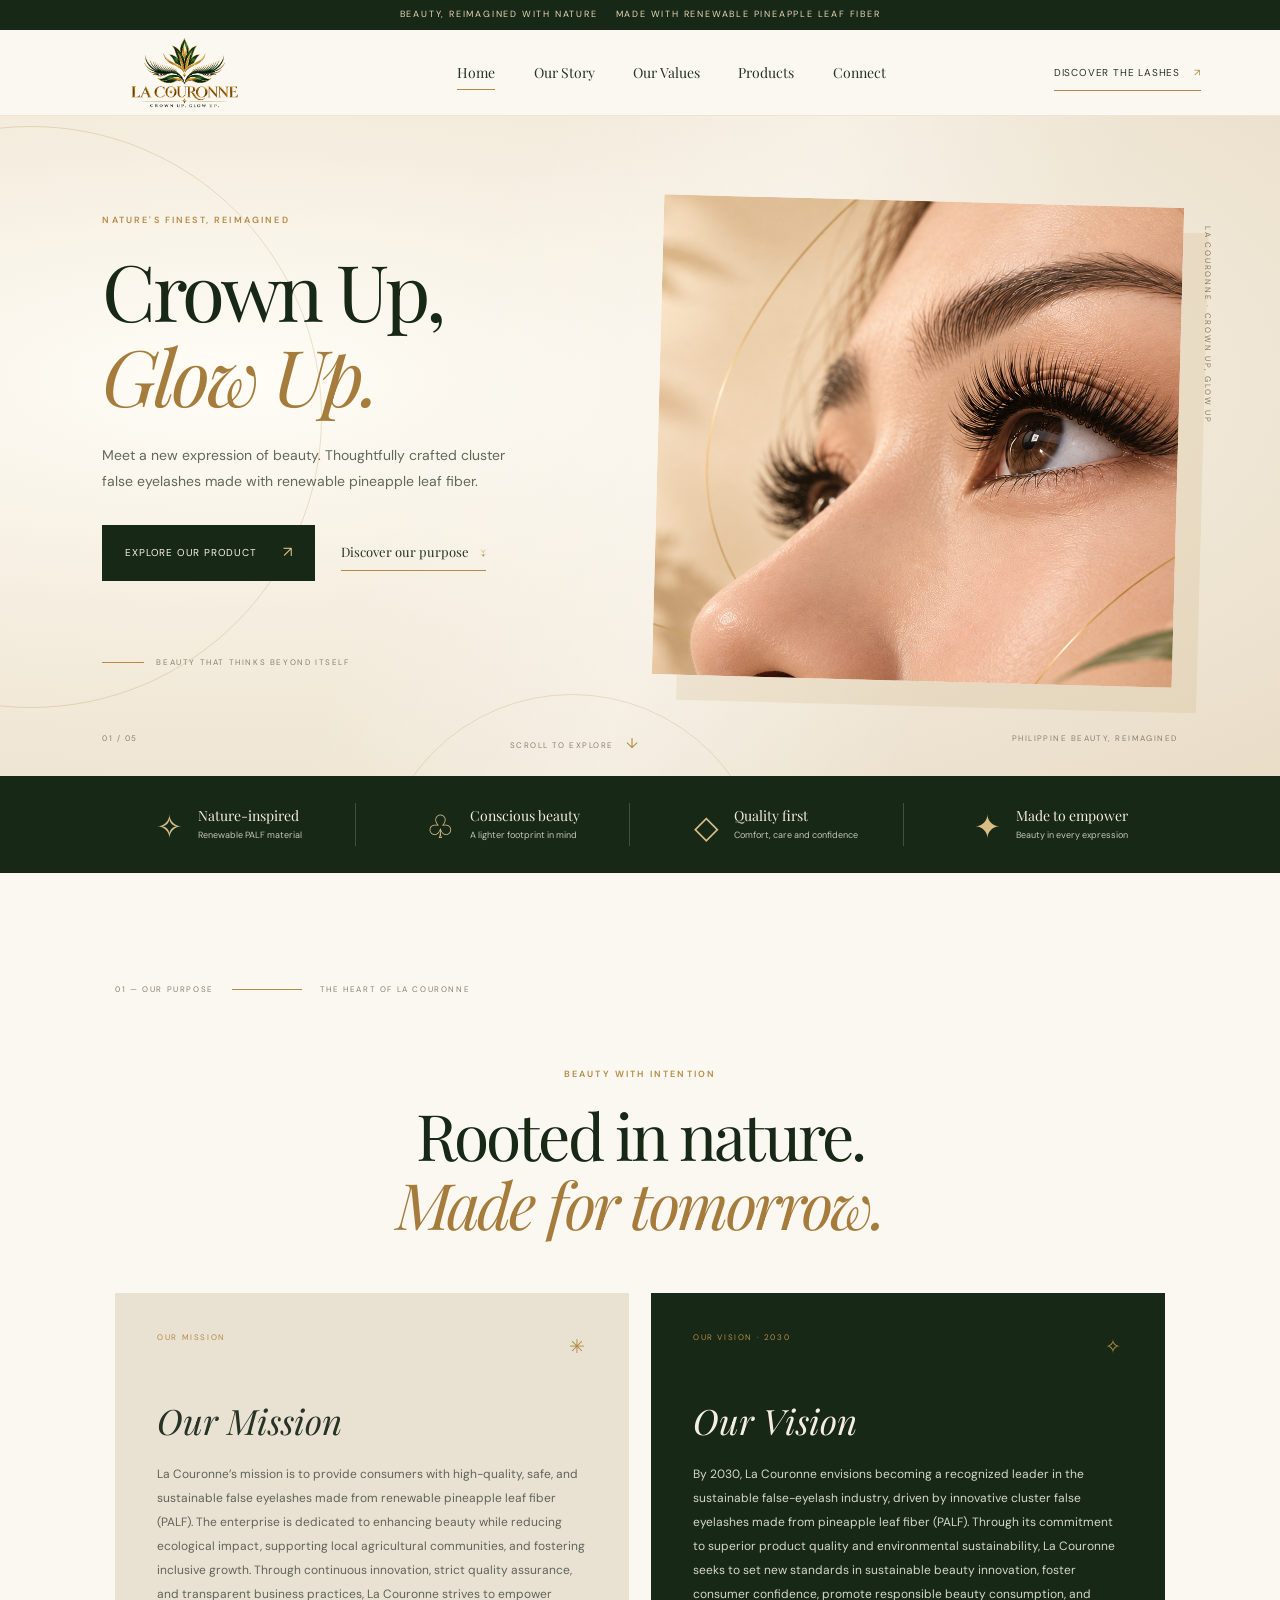
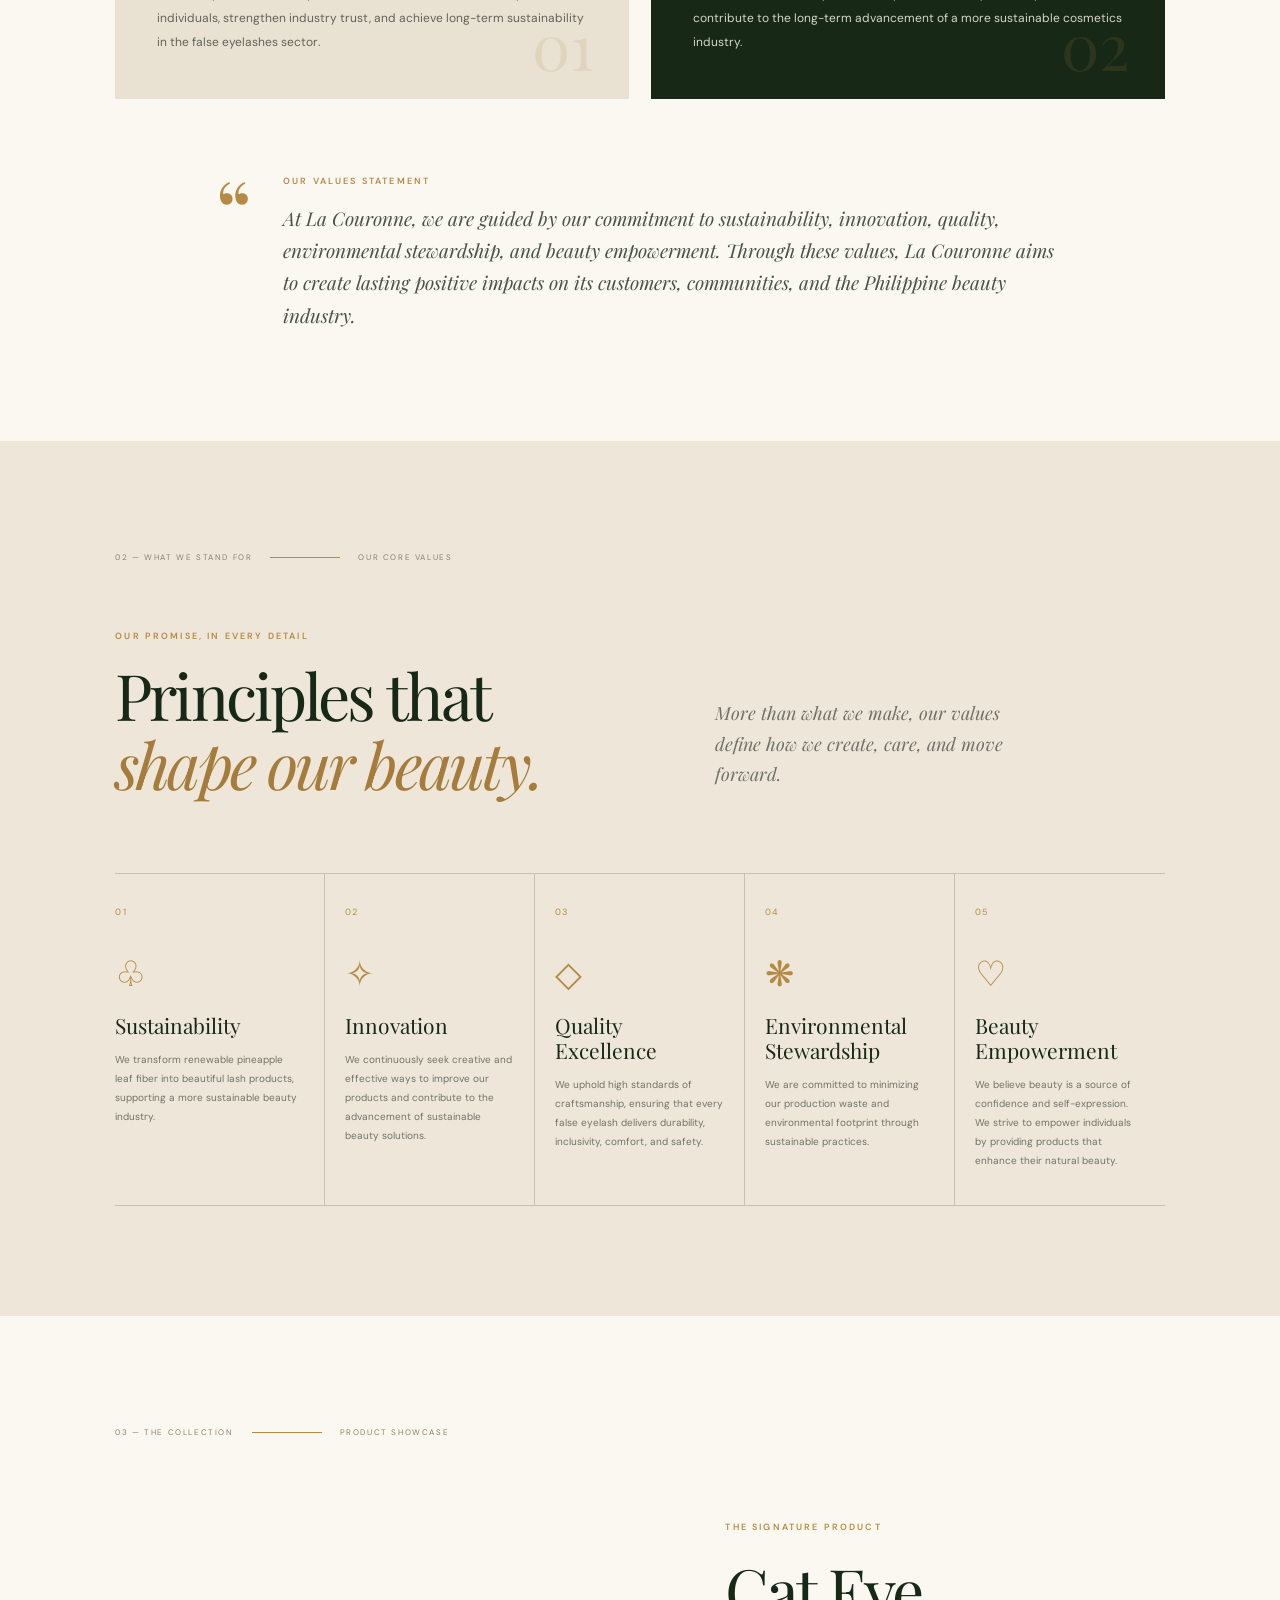
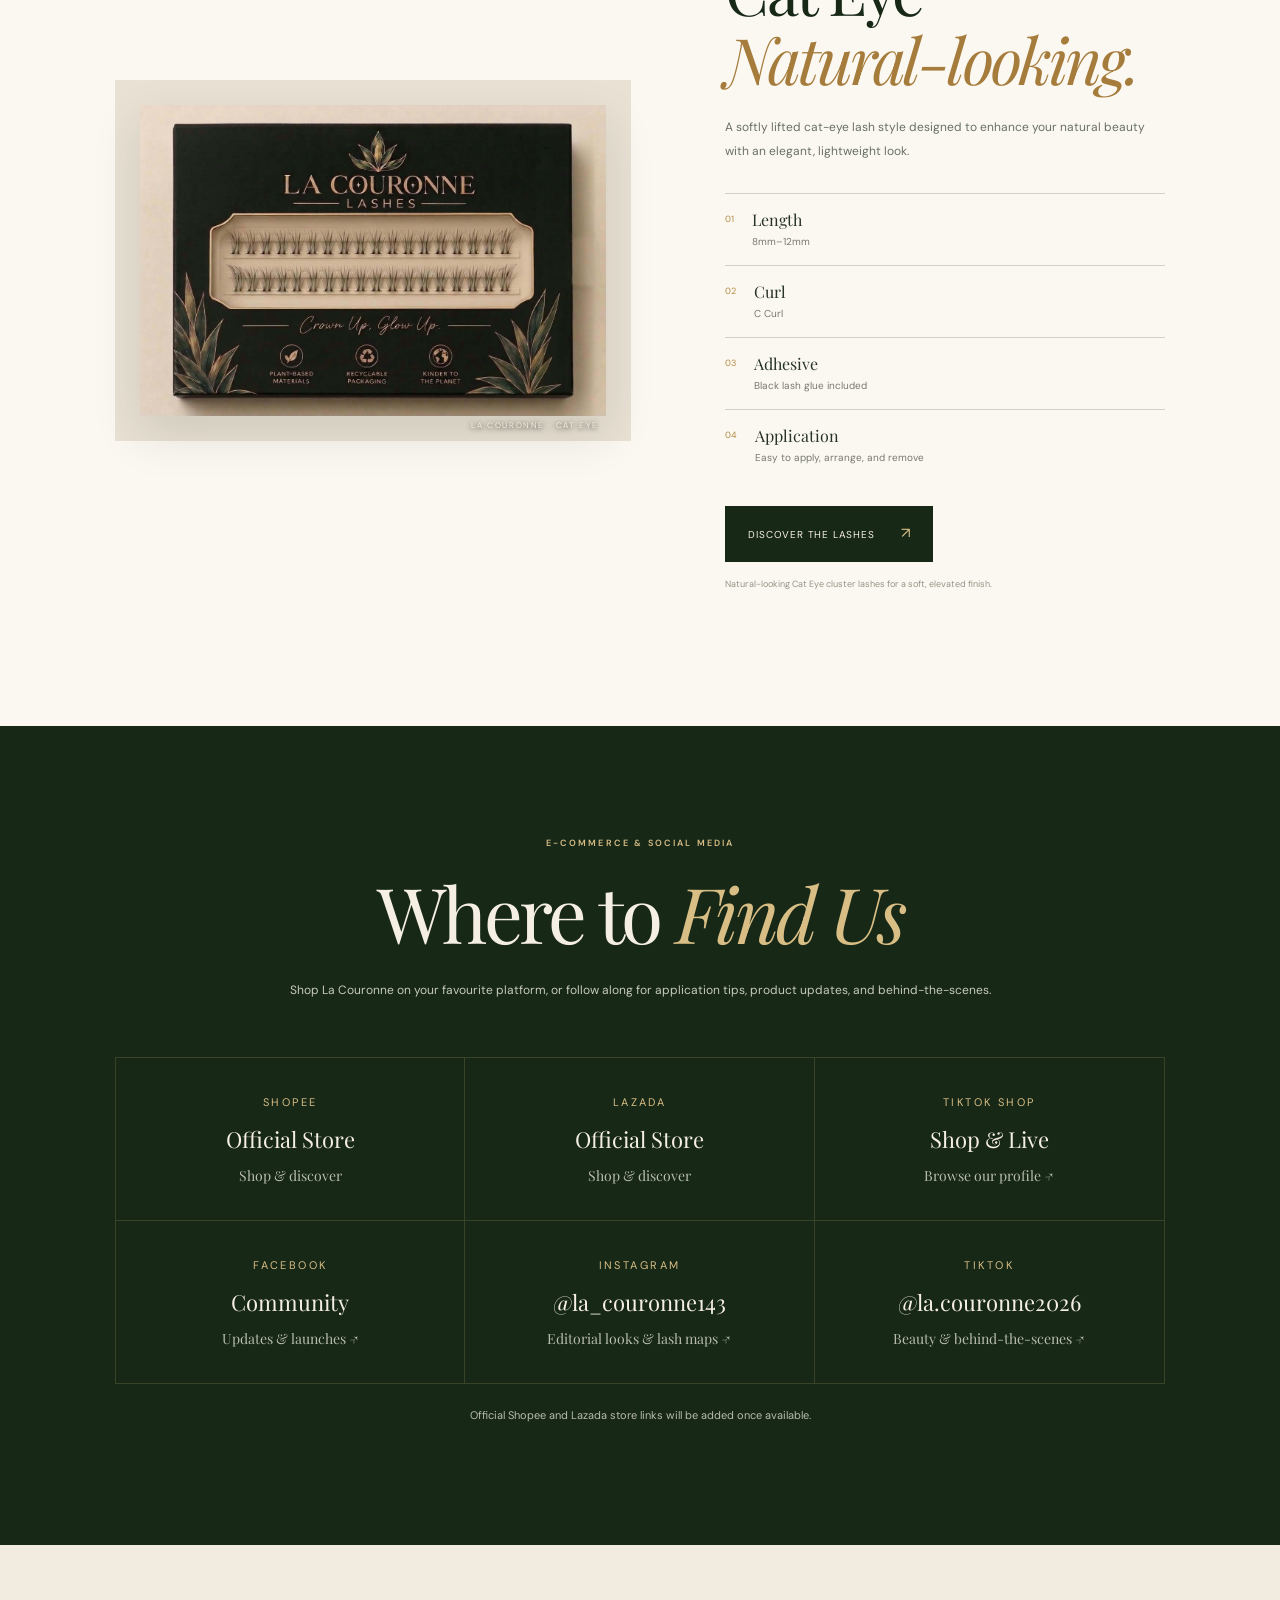
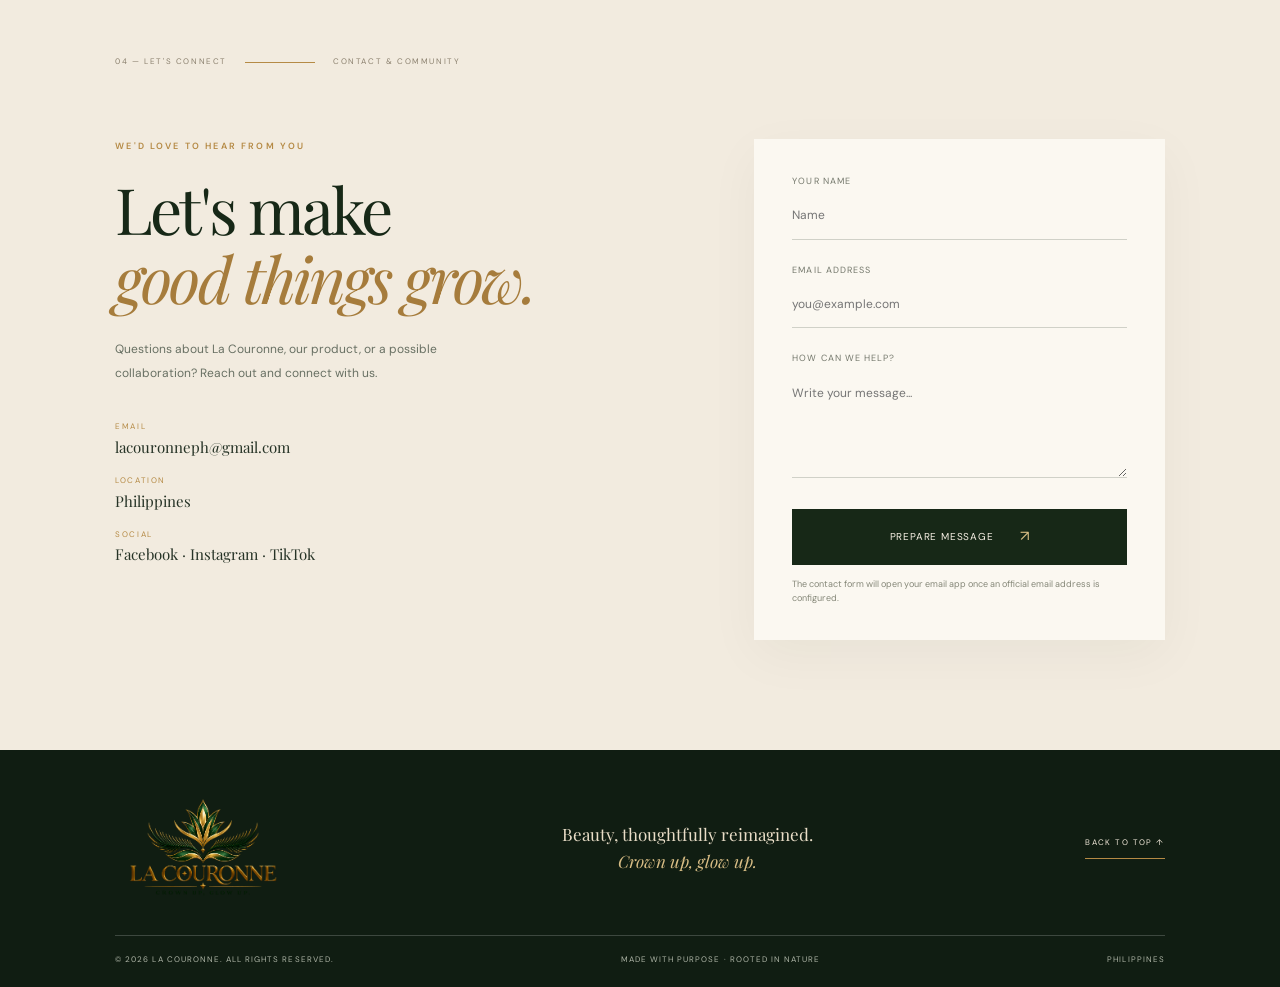
==== commit 47089d41: "Update index.html" ====
--- a/index.html
+++ b/index.html
@@ -138,7 +138,7 @@
       <div class="contact-layout">
         <div class="contact-copy reveal"><p class="eyebrow">WE'D LOVE TO HEAR FROM YOU</p><h2>Let's make<br><em>good things grow.</em></h2><p>Questions about La Couronne, our product, or a possible collaboration? Reach out and connect with us.</p>
           <div class="contact-details">
-            <div><span>EMAIL</span><strong data-contact="email">Add your official email</strong></div>
+            <div><span>EMAIL</span><strong data-contact="email">lacouronneph@gmail.com</strong></div>
             <div><span>LOCATION</span><strong>Philippines</strong></div>
             <div><span>SOCIAL</span><strong>Facebook · Instagram · TikTok</strong></div>
           </div>
